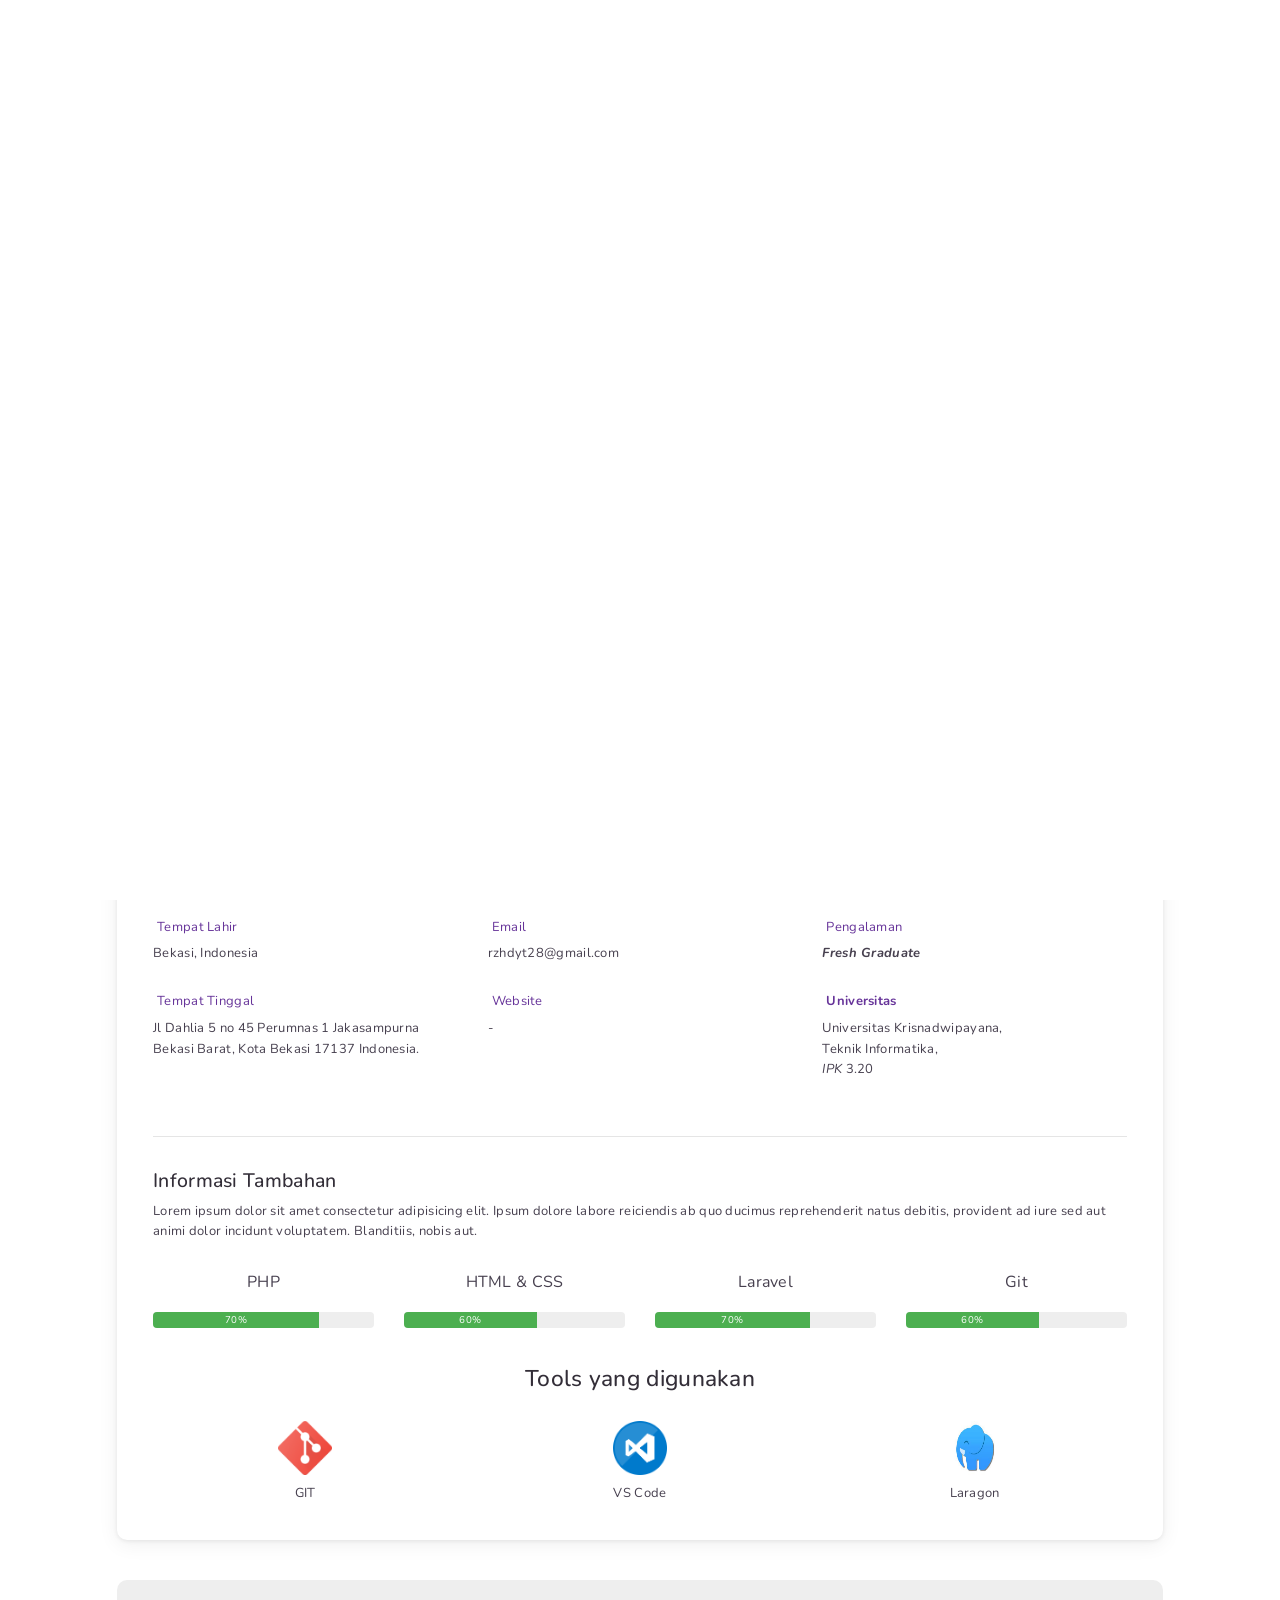
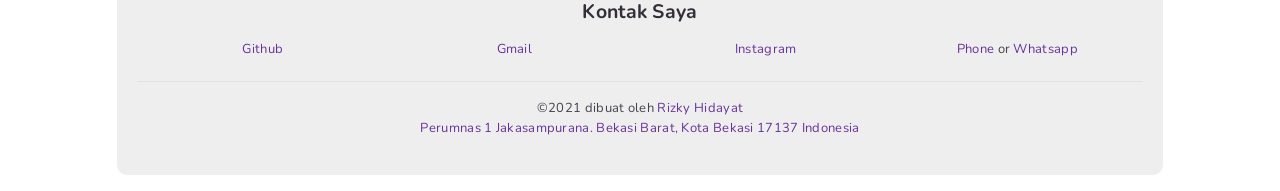
==== index.html @ 000144f2 "my portofolio" ====
<!DOCTYPE html>
<html lang="en" dir="">

<head>
    <meta charset="UTF-8" />
    <meta name="viewport" content="width=device-width,initial-scale=1" />
    <meta http-equiv="X-UA-Compatible" content="ie=edge" />
    <title>Rizky Hidayat ~ Portfolio</title>
    <link rel="icon" href="assets/img/logo-title.png" type="image/icon type">
    <link href="https://fonts.googleapis.com/css?family=Nunito:300,400,400i,600,700,800,900" rel="stylesheet" />
    <link href="lite-purple.css" rel="stylesheet" />
    <link href="perfect-scrollbar.min.css" rel="stylesheet" />
    <link href="style.min.css" rel="stylesheet" />
    <link href="all.min.css" rel="stylesheet" />
</head>

<body class="text-left">
    <!-- Load Screen -->
    <div class='loadscreen' id="preloader">
        <div class="loader spinner-bubble spinner-bubble-light"></div>
    </div>

    <div class="app-admin-wrap layout-sidebar-large">
        <!-- <div class="side-content-wrap"> -->
        <div class="container">
            <div class="main-content-wrap d-flex flex-column">
                <div class="main-content">
                    <div class="card user-profile o-hidden mb-4">
                        <div class="header-cover" style="background-image: url('assets/img/background-grey.jpg')">
                        </div>
                        <div class="user-info">
                            <!-- Trigger the Modal -->
                            <img id="myImg" src="assets/img/profile-grey.JPG" style="object-fit: cover;" alt=""
                                class="myImg profile-picture avatar-lg mb-2">
                            <!-- The Modal -->
                            <div id="myModal" class="modal">
                                <!-- The Close Button -->
                                <span class="close">&times;</span>
                                <!-- Modal Content (The Image) -->
                                <img class="modal-content" id="img01">
                                <!-- Modal Caption (Image Text) -->
                                <div id="caption"></div>
                            </div>
                            <p class="m-0 text-24">Rizky Hidayat</p>
                            <p class="text-muted m-0">Junior Web Programmer</p>
                            <a href="assets/pdf/cv.pdf">
                                <i class="fas fa-file-pdf"></i>&nbsp;
                                download cv
                            </a>
                        </div>

                        <div class="card-body">
                            <!-- nav -->
                            <ul class="nav nav-tabs profile-nav mb-4" id="profileTab" role="tablist">
                                <li class="nav-item">
                                    <a class="nav-link active" id="about-tab" data-toggle="tab" href="#about" role="tab"
                                        aria-controls="about" aria-selected="false">About</a>
                                </li>
                                <li class="nav-item">
                                    <a class="nav-link" id="portfolio-tab" data-toggle="tab" href="#portfolio"
                                        role="tab" aria-controls="portfolio" aria-selected="false">Portfolio</a>
                                </li>
                            </ul>
                            <div class="tab-content" id="profileTabContent">

                                <!-- -----------------------------CONTENT START-------------------------------------- -->
                                <!-- CONTENT TAB -->
                                <div class="tab-pane fade active show" id="about" role="tabpanel"
                                    aria-labelledby="about-tab">
                                    <h4>Informasi Pribadi</h4>
                                    <div class="col-sm-12 text-justify">
                                        <p>
                                            Lulusan Strata Satu (S1), di Universitas Krisnadwipayana, Fakultas Teknik
                                            Informatika (Akredetasi B). Saya sangat
                                            menyukai dunia programming dan masih berada dilevel atau tingkatan Advance
                                            Begginer
                                            Programmer, yang mana saya udah menguasai
                                            tentang programming. Selain itu,
                                            Walaupun belum memahami gambaran
                                            inti dari sebuah konsep programming namun saya sudah mengerti bagaimana cara
                                            menggunakan sebuah tools
                                            seperti
                                            Framework Laravel untuk
                                            bisa meng-upgrade skill saya lebih dalam lagi diperusahaan yang bapak / ibu
                                            pimpin. Saya
                                            berharap kepada bapak / ibu dapat menerima
                                            saya diperusahaan yang bapak / ibu pimpin.
                                        </p>
                                    </div>
                                    <hr />
                                    <!-- <div class="col-sm-12 text-left"> -->
                                    <div class="row">
                                        <!-- line 1 -->
                                        <div class="col-md-4 col-6">
                                            <div class="mb-4">
                                                <p class="text-primary mb-1">
                                                    <i class="i-Calendar text-16 mr-1"></i>
                                                    Tanggal Lahir
                                                </p>
                                                <span>28 Oktober 1996</span>
                                            </div>
                                            <div class="mb-4">
                                                <p class="text-primary mb-1">
                                                    <i class="i-Edit-Map text-16 mr-1"></i>
                                                    Tempat Lahir
                                                </p>
                                                <span>Bekasi, Indonesia</span>
                                            </div>
                                            <div class="mb-4">
                                                <p class="text-primary mb-1">
                                                    <i class="i-Globe text-16 mr-1"></i>
                                                    Tempat Tinggal
                                                </p>
                                                <span>
                                                    Jl Dahlia 5 no 45 Perumnas 1 Jakasampurna Bekasi Barat, Kota
                                                    Bekasi 17137 Indonesia.
                                                </span>
                                            </div>
                                        </div>
                                        <!-- line 2 -->
                                        <div class="col-md-4 col-6">
                                            <div class="mb-4">
                                                <p class="text-primary mb-1">
                                                    <i class="i-MaleFemale text-16 mr-1"></i>
                                                    Jenis Kelamin
                                                </p>
                                                <span>Laki - Laki</span>
                                            </div>
                                            <div class="mb-4">
                                                <p class="text-primary mb-1">
                                                    <i class="i-MaleFemale text-16 mr-1"></i>
                                                    Email
                                                </p>
                                                <span>rzhdyt28@gmail.com</span>
                                            </div>
                                            <div class="mb-4">
                                                <p class="text-primary mb-1">
                                                    <i class="i-Cloud-Weather text-16 mr-1"></i>
                                                    Website
                                                </p>
                                                <span>-</span>
                                            </div>
                                        </div>
                                        <!-- line 3 -->
                                        <div class="col-md-4 col-6">
                                            <div class="mb-4">
                                                <p class="text-primary mb-1">
                                                    <i class="i-Face-Style-4 text-16 mr-1"></i>
                                                    Profesi
                                                </p>
                                                <span>Web Programmer</span>
                                            </div>
                                            <div class="mb-4">
                                                <p class="text-primary mb-1">
                                                    <i class="i-Professor text-16 mr-1"></i>
                                                    Pengalaman
                                                </p>
                                                <span><i><b> Fresh Graduate </b></i></span>
                                            </div>
                                            <div class="mb-4">
                                                <p class="text-primary mb-1">
                                                    <i class="i-Home1 text-16 mr-1"></i>
                                                    <b> Universitas </b>
                                                </p>
                                                <span>Universitas Krisnadwipayana, <br> Teknik Informatika, <br> <i> IPK </i>
                                                    3.20</span>
                                            </div>
                                        </div>
                                    </div>
                                    <!-- </div> -->

                                    <hr />
                                    <h4>Informasi Tambahan</h4>
                                    <p class="mb-4">Lorem ipsum dolor sit amet consectetur adipisicing elit. Ipsum
                                        dolore
                                        labore reiciendis ab quo ducimus reprehenderit natus debitis, provident ad
                                        iure sed
                                        aut animi dolor incidunt voluptatem. Blanditiis, nobis aut.</p>
                                    <div class="row">
                                        <!-- 1 -->
                                        <div class="col-md-3 col-sm-4 col-6 text-center">
                                            <i class="i-Plane text-32 text-primary"></i>
                                            <p class="text-16 mt-1">PHP</p>
                                            <div class="progress mb-3">
                                                <div class="progress-bar bg-success" role="progressbar"
                                                    style="width: 75%" aria-valuenow="75" aria-valuemin="0"
                                                    aria-valuemax="100">70%
                                                </div>
                                            </div>
                                        </div>
                                        <!-- 2 -->
                                        <div class="col-md-3 col-sm-4 col-6 text-center">
                                            <i class="i-Camera text-32 text-primary"></i>
                                            <p class="text-16 mt-1">HTML & CSS</p>
                                            <div class="progress mb-3">
                                                <div class="progress-bar bg-success" role="progressbar"
                                                    style="width: 60%" aria-valuenow="60" aria-valuemin="0"
                                                    aria-valuemax="100">60%
                                                </div>
                                            </div>
                                        </div>
                                        <!-- 3 -->
                                        <div class="col-md-3 col-sm-4 col-6 text-center">
                                            <i class="i-Car-3 text-32 text-primary"></i>
                                            <p class="text-16 mt-1">Laravel</p>
                                            <div class="progress mb-3">
                                                <div class="progress-bar bg-success" role="progressbar"
                                                    style="width: 70%" aria-valuenow="70" aria-valuemin="0"
                                                    aria-valuemax="100">70%
                                                </div>
                                            </div>
                                        </div>
                                        <!-- 4 -->
                                        <div class="col-md-3 col-sm-4 col-6 text-center">
                                            <i class="i-Gamepad-2 text-32 text-primary"></i>
                                            <p class="text-16 mt-1">Git</p>
                                            <div class="progress mb-3">
                                                <div class="progress-bar bg-success" role="progressbar"
                                                    style="width: 60%" aria-valuenow="60" aria-valuemin="0"
                                                    aria-valuemax="100">60%
                                                </div>
                                            </div>
                                        </div>
                                    </div>
                                    <br>
                                    <div class="row">
                                        <div class="col-md-12 text-center">
                                            <h3>Tools yang digunakan</h3>
                                            <br>
                                        </div>
                                        <div class=" col-md-4 col-sm-4 col-6 text-center">
                                            <img src="assets/img/icon1.png" alt="GIT" class="myImg avatar-md mb-2">
                                            <br><span>GIT</span>
                                        </div>
                                        <div class=" col-md-4 col-sm-4 col-6 text-center">
                                            <img src="assets/img/icon2.png" alt="VS Code" class="myImg avatar-md mb-2">
                                            <br><span>VS Code</span>
                                        </div>
                                        <div class=" col-md-4 col-sm-4 col-6 text-center">
                                            <img src="assets/img/icon4.png" alt="XAMPP" class="myImg avatar-md mb-2">
                                            <br><span>Laragon</span>
                                        </div>
                                    </div>

                                </div>
                                <!-- END CONTENT -->
                                <!-- -----------------------------CONTENT END-------------------------------------- -->

                                <!-- -----------------------------PORTFOLIO START-------------------------------------- -->
                                <!-- PORTFOLIO TAB -->
                                <div class="tab-pane fade" id="portfolio" role="tabpanel"
                                    aria-labelledby="portfolio-tab">
                                    <div class="row">
                                        <div class="card-body">
                                            <h4 class="card-title mb-3"><b>Sistem Pendukung Keputusan (SPK) ~ Penentuan Bonus Akhir Tahun di PT Warung Data</b></h4>
                                            <p>Adding in the previous and next controls</p>
                                            <div class="carousel_wrap">
                                                <div class="carousel slide" id="carouselExampleIndicators" data-ride="carousel">
                                                    <ol class="carousel-indicators">
                                                        <li class="active" data-target="#carouselExampleIndicators" data-slide-to="0"></li>
                                                        <li data-target="#carouselExampleIndicators" data-slide-to="1"></li>
                                                        <li data-target="#carouselExampleIndicators" data-slide-to="2"></li>
                                                    </ol>
                                                    <div class="carousel-inner">
                                                        <div class="carousel-item active">
                                                            <img class="d-block w-100 h-100" src="assets/img/mockup1.png" alt="First slide" />
                                                        </div>
                                                        <div class="carousel-item">
                                                            <img class="d-block w-100 h-100" src="assets/img/mockup2.png" alt="Second slide" />
                                                        </div>
                                                        <div class="carousel-item">
                                                            <img class="d-block w-100 h-100" src="assets/img/profile-blue1.JPG" alt="Third slide" />
                                                        </div>
                                                    </div>
                                                    <a class="carousel-control-prev" href="#carouselExampleIndicators" role="button" data-slide="prev">
                                                        <span class="carousel-control-prev-icon" aria-hidden="true"></span>
                                                        <span class="sr-only">Previous</span></a>
                                                    <a class="carousel-control-next" href="#carouselExampleIndicators" role="button" data-slide="next">
                                                        <span class="carousel-control-next-icon" aria-hidden="true"></span>
                                                        <span class="sr-only">Next</span>
                                                    </a>
                                                </div>
                                            </div>
                                        </div>
                                    </div>
                                </div>
                                <!-- END PORTFOLIO -->
                                <!-- -----------------------------PORTFOLIO END-------------------------------------- -->

                            </div>
                        </div>
                    </div><!-- end of main-content -->
                </div><!-- Footer Start -->

                <!-- CONTACT -->
                <div class="flex-grow-1"></div>
                <div class="app-footer">
                    <div class="row">
                        <div class="col-sm-12 text-center">
                            <div class="col-md-12">
                                <h4>
                                    <p>
                                        <strong>Kontak Saya</strong>
                                    </p>
                                </h4>
                                <div class="row">

                                    <div class="col-md-3">
                                        <a href="https://github.com/RzHdyt?tab=repositories" target="_blank">
                                            <i class="fab fa-github"></i>
                                            <span class="item-name">
                                                Github
                                            </span>
                                        </a>
                                    </div>
                                    <div class="col-md-3">
                                        <a href="mailto:rzhdyt28@gmail.com?cc=rzhdyt28@gmail.com" target="_blank">
                                            <i class="fa fa-envelope"></i>
                                            <span class="item-name">
                                                Gmail
                                            </span>
                                        </a>
                                    </div>
                                    <div class="col-md-3">
                                        <a href="https://www.instagram.com/rz.h28/?hl=en" target="_blank">
                                            <i class="fab fa-instagram"></i>
                                            <span class="item-name">
                                                Instagram
                                            </span>
                                        </a>
                                    </div>
                                    <div class="col-md-3">
                                        <a href="tel:08993766315" target="_blank">
                                            <i class="fas fa-phone-square"></i>
                                            <span class="item-name">
                                                Phone
                                            </span>
                                        </a>
                                        or
                                        <a href="https://wa.me/628993766315" target="_blank">
                                            <i class="fab fa-whatsapp"></i>
                                            <span>Whatsapp</span>
                                        </a>
                                    </div>

                                </div>
                            </div>
                        </div>
                    </div>
                    <br>
                    <div class="footer-bottom border-top pt-3 d-flex flex-column flex-sm-row align-items-center">
                        <div class="col-sm-12 text-center">
                            &copy;2021 dibuat oleh <a href="https://wa.me/628993766315" target="_blank">Rizky
                                Hidayat</a>

                            <address>
                                <a href="https://www.google.com/maps/place/Jl.+Dahlia+4+No.47,+RT.001%2FRW.007,+Jakasampurna,+Kec.+Bekasi+Bar.,+Kota+Bks,+Jawa+Barat+17145/@-6.2338522,106.9767127,17z/data=!3m1!4b1!4m5!3m4!1s0x2e698c41c74d434f:0x8c08db2abe77724b!8m2!3d-6.233857!4d106.978901"
                                    target="_blank">
                                    Perumnas 1 Jakasampurana. Bekasi Barat, Kota Bekasi 17137 Indonesia </a>
                            </address>
                        </div>
                    </div>
                    <!-- fotter end -->
                    <!-- END CONTACT -->
                </div>
            </div>
        </div>
    </div>
    <script src="assets/js/jquery-3.3.1.min.js"></script>
    <script src="assets/js/bootstrap.bundle.min.js"></script>
    <script src="assets/js/perfect-scrollbar.min.js"></script>
    <script src="assets/js/script.min.js"></script>
    <script src="assets/fontawesome/js/all.min.js"></script>
    <script src="assets/js/custom-script.js"></script>
    <!-- <script src="sidebar.large.script.min.js"></script> -->
</body>

</html>
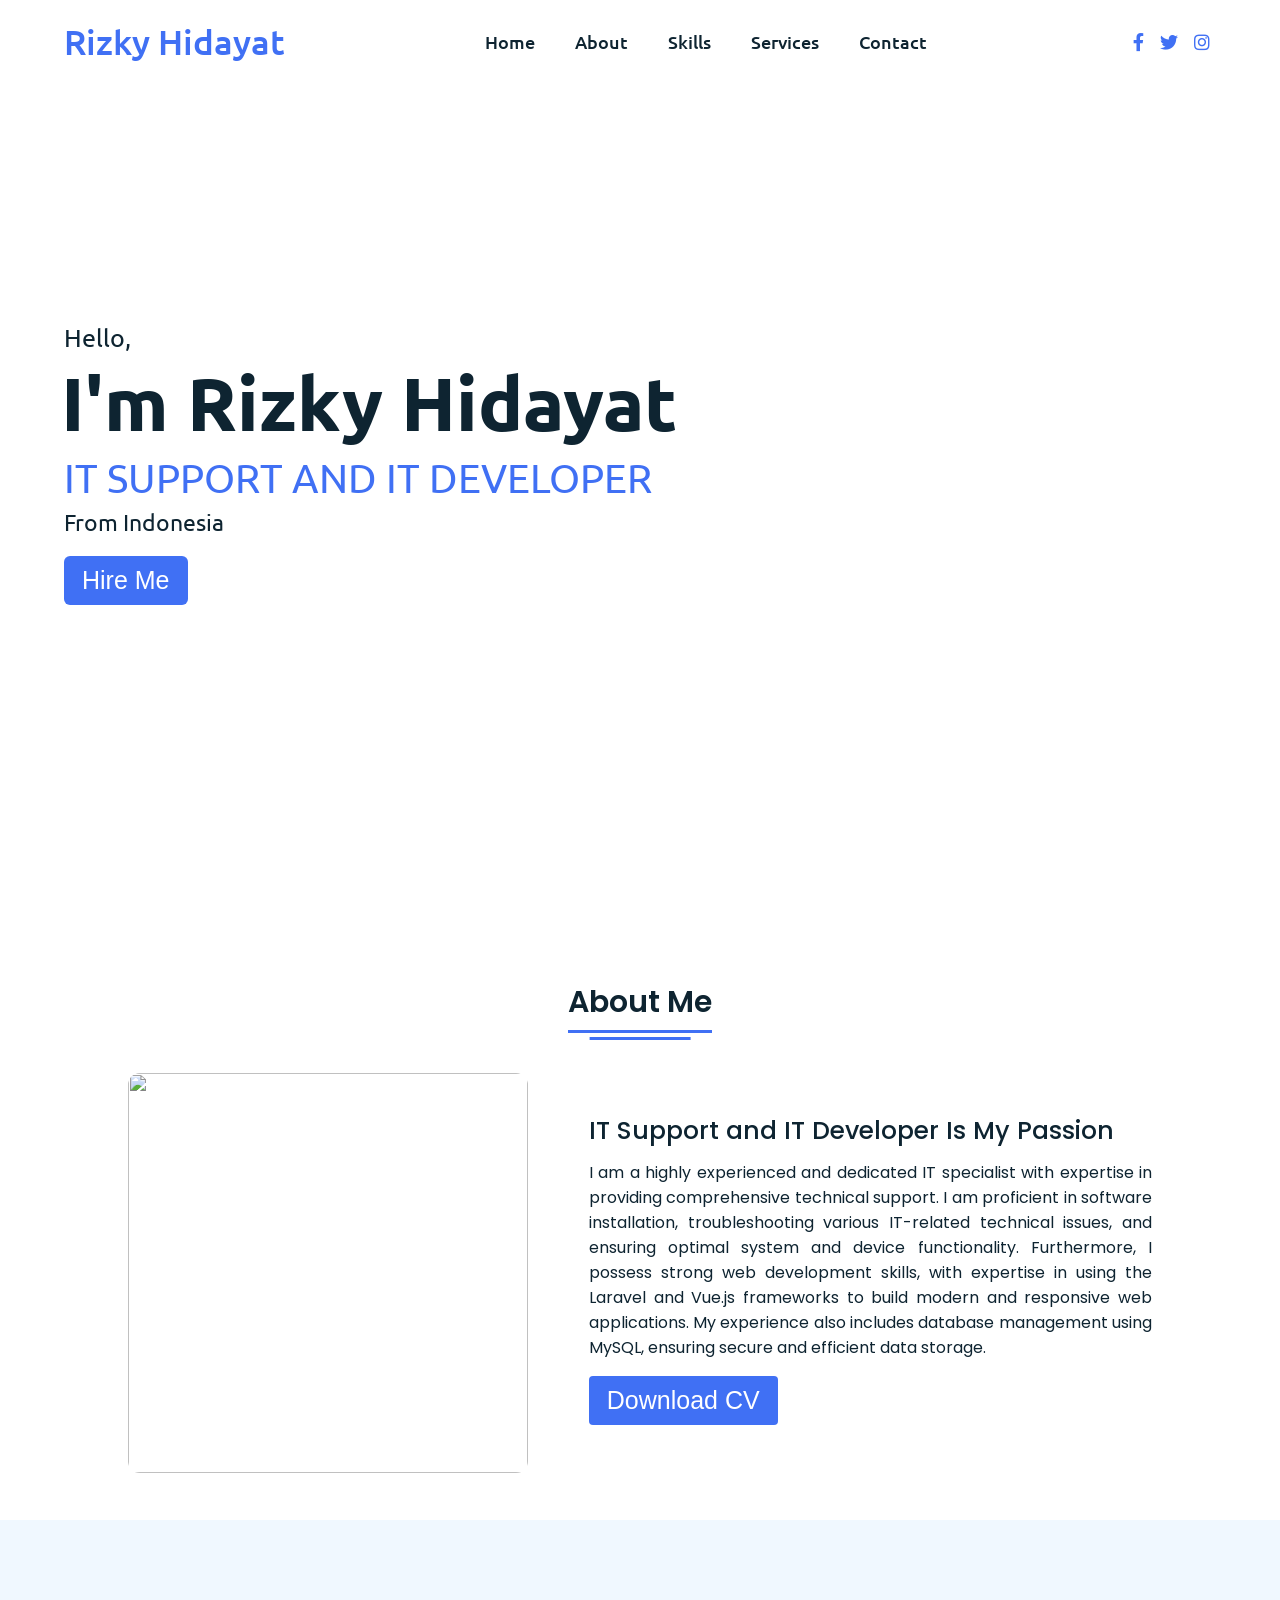
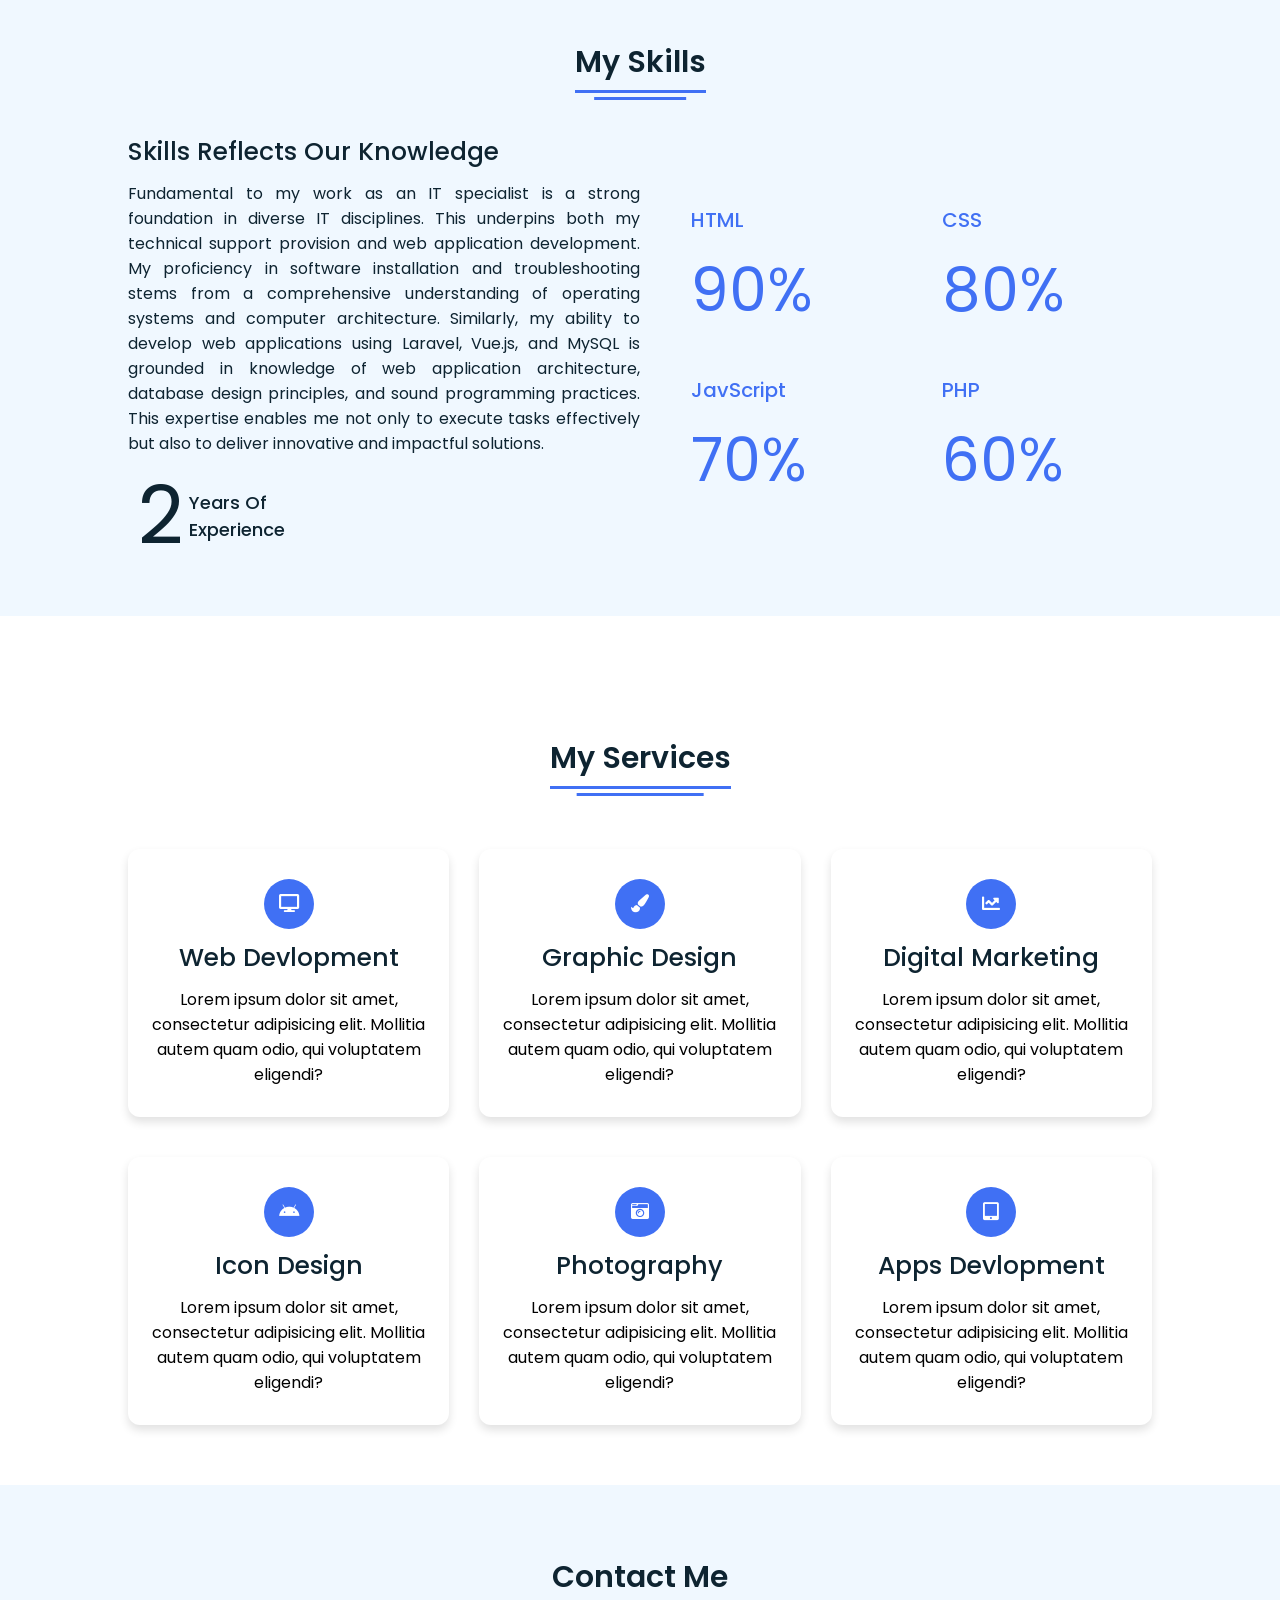
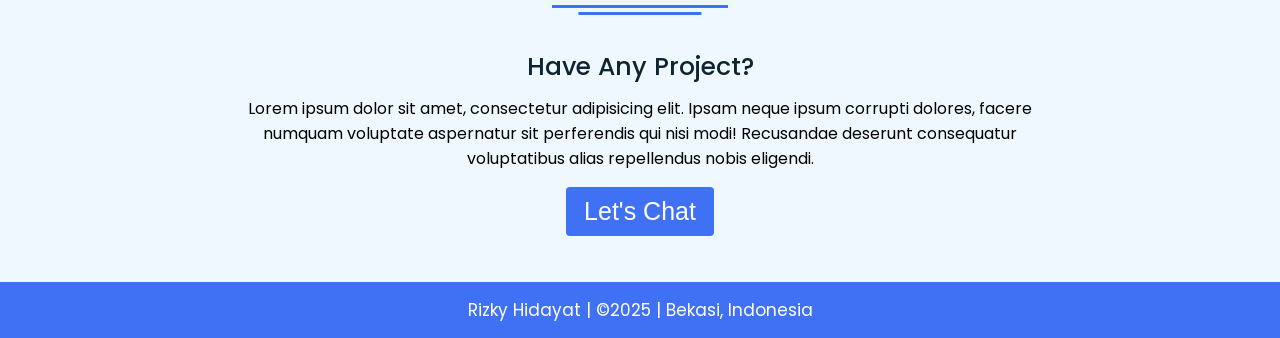
==== commit 454fdfb4: "new-update" ====
--- a/index.html
+++ b/index.html
@@ -1,378 +1,215 @@
 <!DOCTYPE html>
-<html lang="en" dir="">
+<!-- Website - www.codingnepalweb.com -->
+<html lang="en" dir="ltr">
 
 <head>
-    <meta charset="UTF-8" />
-    <meta name="viewport" content="width=device-width,initial-scale=1" />
-    <meta http-equiv="X-UA-Compatible" content="ie=edge" />
-    <title>Rizky Hidayat ~ Portfolio</title>
-    <link rel="icon" href="assets/img/logo-title.png" type="image/icon type">
-    <link href="https://fonts.googleapis.com/css?family=Nunito:300,400,400i,600,700,800,900" rel="stylesheet" />
-    <link href="lite-purple.css" rel="stylesheet" />
-    <link href="perfect-scrollbar.min.css" rel="stylesheet" />
-    <link href="style.min.css" rel="stylesheet" />
-    <link href="all.min.css" rel="stylesheet" />
+  <meta charset="UTF-8" />
+  <title>Rizky Hidayat | Specialist IT</title>
+  <link rel="stylesheet" href="style.css" />
+  <!-- Fontawesome CDN Link -->
+  <link rel="icon" href="Images/logo1.png" type="image/icon type">
+  <link rel="stylesheet" href="https://cdnjs.cloudflare.com/ajax/libs/font-awesome/5.15.2/css/all.min.css" />
+  <meta name="viewport" content="width=device-width, initial-scale=1.0" />
 </head>
 
-<body class="text-left">
-    <!-- Load Screen -->
-    <div class='loadscreen' id="preloader">
-        <div class="loader spinner-bubble spinner-bubble-light"></div>
-    </div>
-
-    <div class="app-admin-wrap layout-sidebar-large">
-        <!-- <div class="side-content-wrap"> -->
-        <div class="container">
-            <div class="main-content-wrap d-flex flex-column">
-                <div class="main-content">
-                    <div class="card user-profile o-hidden mb-4">
-                        <div class="header-cover" style="background-image: url('assets/img/background-grey.jpg')">
-                        </div>
-                        <div class="user-info">
-                            <!-- Trigger the Modal -->
-                            <img id="myImg" src="assets/img/profile-grey.JPG" style="object-fit: cover;" alt=""
-                                class="myImg profile-picture avatar-lg mb-2">
-                            <!-- The Modal -->
-                            <div id="myModal" class="modal">
-                                <!-- The Close Button -->
-                                <span class="close">&times;</span>
-                                <!-- Modal Content (The Image) -->
-                                <img class="modal-content" id="img01">
-                                <!-- Modal Caption (Image Text) -->
-                                <div id="caption"></div>
-                            </div>
-                            <p class="m-0 text-24">Rizky Hidayat</p>
-                            <p class="text-muted m-0">Junior Web Programmer</p>
-                            <a href="assets/pdf/cv.pdf">
-                                <i class="fas fa-file-pdf"></i>&nbsp;
-                                download cv
-                            </a>
-                        </div>
-
-                        <div class="card-body">
-                            <!-- nav -->
-                            <ul class="nav nav-tabs profile-nav mb-4" id="profileTab" role="tablist">
-                                <li class="nav-item">
-                                    <a class="nav-link active" id="about-tab" data-toggle="tab" href="#about" role="tab"
-                                        aria-controls="about" aria-selected="false">About</a>
-                                </li>
-                                <li class="nav-item">
-                                    <a class="nav-link" id="portfolio-tab" data-toggle="tab" href="#portfolio"
-                                        role="tab" aria-controls="portfolio" aria-selected="false">Portfolio</a>
-                                </li>
-                            </ul>
-                            <div class="tab-content" id="profileTabContent">
-
-                                <!-- -----------------------------CONTENT START-------------------------------------- -->
-                                <!-- CONTENT TAB -->
-                                <div class="tab-pane fade active show" id="about" role="tabpanel"
-                                    aria-labelledby="about-tab">
-                                    <h4>Informasi Pribadi</h4>
-                                    <div class="col-sm-12 text-justify">
-                                        <p>
-                                            Lulusan Strata Satu (S1), di Universitas Krisnadwipayana, Fakultas Teknik
-                                            Informatika (Akredetasi B). Saya sangat
-                                            menyukai dunia programming dan masih berada dilevel atau tingkatan Advance
-                                            Begginer
-                                            Programmer, yang mana saya udah menguasai
-                                            tentang programming. Selain itu,
-                                            Walaupun belum memahami gambaran
-                                            inti dari sebuah konsep programming namun saya sudah mengerti bagaimana cara
-                                            menggunakan sebuah tools
-                                            seperti
-                                            Framework Laravel untuk
-                                            bisa meng-upgrade skill saya lebih dalam lagi diperusahaan yang bapak / ibu
-                                            pimpin. Saya
-                                            berharap kepada bapak / ibu dapat menerima
-                                            saya diperusahaan yang bapak / ibu pimpin.
-                                        </p>
-                                    </div>
-                                    <hr />
-                                    <!-- <div class="col-sm-12 text-left"> -->
-                                    <div class="row">
-                                        <!-- line 1 -->
-                                        <div class="col-md-4 col-6">
-                                            <div class="mb-4">
-                                                <p class="text-primary mb-1">
-                                                    <i class="i-Calendar text-16 mr-1"></i>
-                                                    Tanggal Lahir
-                                                </p>
-                                                <span>28 Oktober 1996</span>
-                                            </div>
-                                            <div class="mb-4">
-                                                <p class="text-primary mb-1">
-                                                    <i class="i-Edit-Map text-16 mr-1"></i>
-                                                    Tempat Lahir
-                                                </p>
-                                                <span>Bekasi, Indonesia</span>
-                                            </div>
-                                            <div class="mb-4">
-                                                <p class="text-primary mb-1">
-                                                    <i class="i-Globe text-16 mr-1"></i>
-                                                    Tempat Tinggal
-                                                </p>
-                                                <span>
-                                                    Jl Dahlia 5 no 45 Perumnas 1 Jakasampurna Bekasi Barat, Kota
-                                                    Bekasi 17137 Indonesia.
-                                                </span>
-                                            </div>
-                                        </div>
-                                        <!-- line 2 -->
-                                        <div class="col-md-4 col-6">
-                                            <div class="mb-4">
-                                                <p class="text-primary mb-1">
-                                                    <i class="i-MaleFemale text-16 mr-1"></i>
-                                                    Jenis Kelamin
-                                                </p>
-                                                <span>Laki - Laki</span>
-                                            </div>
-                                            <div class="mb-4">
-                                                <p class="text-primary mb-1">
-                                                    <i class="i-MaleFemale text-16 mr-1"></i>
-                                                    Email
-                                                </p>
-                                                <span>rzhdyt28@gmail.com</span>
-                                            </div>
-                                            <div class="mb-4">
-                                                <p class="text-primary mb-1">
-                                                    <i class="i-Cloud-Weather text-16 mr-1"></i>
-                                                    Website
-                                                </p>
-                                                <span>-</span>
-                                            </div>
-                                        </div>
-                                        <!-- line 3 -->
-                                        <div class="col-md-4 col-6">
-                                            <div class="mb-4">
-                                                <p class="text-primary mb-1">
-                                                    <i class="i-Face-Style-4 text-16 mr-1"></i>
-                                                    Profesi
-                                                </p>
-                                                <span>Web Programmer</span>
-                                            </div>
-                                            <div class="mb-4">
-                                                <p class="text-primary mb-1">
-                                                    <i class="i-Professor text-16 mr-1"></i>
-                                                    Pengalaman
-                                                </p>
-                                                <span><i><b> Fresh Graduate </b></i></span>
-                                            </div>
-                                            <div class="mb-4">
-                                                <p class="text-primary mb-1">
-                                                    <i class="i-Home1 text-16 mr-1"></i>
-                                                    <b> Universitas </b>
-                                                </p>
-                                                <span>Universitas Krisnadwipayana, <br> Teknik Informatika, <br> <i> IPK </i>
-                                                    3.20</span>
-                                            </div>
-                                        </div>
-                                    </div>
-                                    <!-- </div> -->
-
-                                    <hr />
-                                    <h4>Informasi Tambahan</h4>
-                                    <p class="mb-4">Lorem ipsum dolor sit amet consectetur adipisicing elit. Ipsum
-                                        dolore
-                                        labore reiciendis ab quo ducimus reprehenderit natus debitis, provident ad
-                                        iure sed
-                                        aut animi dolor incidunt voluptatem. Blanditiis, nobis aut.</p>
-                                    <div class="row">
-                                        <!-- 1 -->
-                                        <div class="col-md-3 col-sm-4 col-6 text-center">
-                                            <i class="i-Plane text-32 text-primary"></i>
-                                            <p class="text-16 mt-1">PHP</p>
-                                            <div class="progress mb-3">
-                                                <div class="progress-bar bg-success" role="progressbar"
-                                                    style="width: 75%" aria-valuenow="75" aria-valuemin="0"
-                                                    aria-valuemax="100">70%
-                                                </div>
-                                            </div>
-                                        </div>
-                                        <!-- 2 -->
-                                        <div class="col-md-3 col-sm-4 col-6 text-center">
-                                            <i class="i-Camera text-32 text-primary"></i>
-                                            <p class="text-16 mt-1">HTML & CSS</p>
-                                            <div class="progress mb-3">
-                                                <div class="progress-bar bg-success" role="progressbar"
-                                                    style="width: 60%" aria-valuenow="60" aria-valuemin="0"
-                                                    aria-valuemax="100">60%
-                                                </div>
-                                            </div>
-                                        </div>
-                                        <!-- 3 -->
-                                        <div class="col-md-3 col-sm-4 col-6 text-center">
-                                            <i class="i-Car-3 text-32 text-primary"></i>
-                                            <p class="text-16 mt-1">Laravel</p>
-                                            <div class="progress mb-3">
-                                                <div class="progress-bar bg-success" role="progressbar"
-                                                    style="width: 70%" aria-valuenow="70" aria-valuemin="0"
-                                                    aria-valuemax="100">70%
-                                                </div>
-                                            </div>
-                                        </div>
-                                        <!-- 4 -->
-                                        <div class="col-md-3 col-sm-4 col-6 text-center">
-                                            <i class="i-Gamepad-2 text-32 text-primary"></i>
-                                            <p class="text-16 mt-1">Git</p>
-                                            <div class="progress mb-3">
-                                                <div class="progress-bar bg-success" role="progressbar"
-                                                    style="width: 60%" aria-valuenow="60" aria-valuemin="0"
-                                                    aria-valuemax="100">60%
-                                                </div>
-                                            </div>
-                                        </div>
-                                    </div>
-                                    <br>
-                                    <div class="row">
-                                        <div class="col-md-12 text-center">
-                                            <h3>Tools yang digunakan</h3>
-                                            <br>
-                                        </div>
-                                        <div class=" col-md-4 col-sm-4 col-6 text-center">
-                                            <img src="assets/img/icon1.png" alt="GIT" class="myImg avatar-md mb-2">
-                                            <br><span>GIT</span>
-                                        </div>
-                                        <div class=" col-md-4 col-sm-4 col-6 text-center">
-                                            <img src="assets/img/icon2.png" alt="VS Code" class="myImg avatar-md mb-2">
-                                            <br><span>VS Code</span>
-                                        </div>
-                                        <div class=" col-md-4 col-sm-4 col-6 text-center">
-                                            <img src="assets/img/icon4.png" alt="XAMPP" class="myImg avatar-md mb-2">
-                                            <br><span>Laragon</span>
-                                        </div>
-                                    </div>
-
-                                </div>
-                                <!-- END CONTENT -->
-                                <!-- -----------------------------CONTENT END-------------------------------------- -->
-
-                                <!-- -----------------------------PORTFOLIO START-------------------------------------- -->
-                                <!-- PORTFOLIO TAB -->
-                                <div class="tab-pane fade" id="portfolio" role="tabpanel"
-                                    aria-labelledby="portfolio-tab">
-                                    <div class="row">
-                                        <div class="card-body">
-                                            <h4 class="card-title mb-3"><b>Sistem Pendukung Keputusan (SPK) ~ Penentuan Bonus Akhir Tahun di PT Warung Data</b></h4>
-                                            <p>Adding in the previous and next controls</p>
-                                            <div class="carousel_wrap">
-                                                <div class="carousel slide" id="carouselExampleIndicators" data-ride="carousel">
-                                                    <ol class="carousel-indicators">
-                                                        <li class="active" data-target="#carouselExampleIndicators" data-slide-to="0"></li>
-                                                        <li data-target="#carouselExampleIndicators" data-slide-to="1"></li>
-                                                        <li data-target="#carouselExampleIndicators" data-slide-to="2"></li>
-                                                    </ol>
-                                                    <div class="carousel-inner">
-                                                        <div class="carousel-item active">
-                                                            <img class="d-block w-100 h-100" src="assets/img/mockup1.png" alt="First slide" />
-                                                        </div>
-                                                        <div class="carousel-item">
-                                                            <img class="d-block w-100 h-100" src="assets/img/mockup2.png" alt="Second slide" />
-                                                        </div>
-                                                        <div class="carousel-item">
-                                                            <img class="d-block w-100 h-100" src="assets/img/profile-blue1.JPG" alt="Third slide" />
-                                                        </div>
-                                                    </div>
-                                                    <a class="carousel-control-prev" href="#carouselExampleIndicators" role="button" data-slide="prev">
-                                                        <span class="carousel-control-prev-icon" aria-hidden="true"></span>
-                                                        <span class="sr-only">Previous</span></a>
-                                                    <a class="carousel-control-next" href="#carouselExampleIndicators" role="button" data-slide="next">
-                                                        <span class="carousel-control-next-icon" aria-hidden="true"></span>
-                                                        <span class="sr-only">Next</span>
-                                                    </a>
-                                                </div>
-                                            </div>
-                                        </div>
-                                    </div>
-                                </div>
-                                <!-- END PORTFOLIO -->
-                                <!-- -----------------------------PORTFOLIO END-------------------------------------- -->
-
-                            </div>
-                        </div>
-                    </div><!-- end of main-content -->
-                </div><!-- Footer Start -->
-
-                <!-- CONTACT -->
-                <div class="flex-grow-1"></div>
-                <div class="app-footer">
-                    <div class="row">
-                        <div class="col-sm-12 text-center">
-                            <div class="col-md-12">
-                                <h4>
-                                    <p>
-                                        <strong>Kontak Saya</strong>
-                                    </p>
-                                </h4>
-                                <div class="row">
-
-                                    <div class="col-md-3">
-                                        <a href="https://github.com/RzHdyt?tab=repositories" target="_blank">
-                                            <i class="fab fa-github"></i>
-                                            <span class="item-name">
-                                                Github
-                                            </span>
-                                        </a>
-                                    </div>
-                                    <div class="col-md-3">
-                                        <a href="mailto:rzhdyt28@gmail.com?cc=rzhdyt28@gmail.com" target="_blank">
-                                            <i class="fa fa-envelope"></i>
-                                            <span class="item-name">
-                                                Gmail
-                                            </span>
-                                        </a>
-                                    </div>
-                                    <div class="col-md-3">
-                                        <a href="https://www.instagram.com/rz.h28/?hl=en" target="_blank">
-                                            <i class="fab fa-instagram"></i>
-                                            <span class="item-name">
-                                                Instagram
-                                            </span>
-                                        </a>
-                                    </div>
-                                    <div class="col-md-3">
-                                        <a href="tel:08993766315" target="_blank">
-                                            <i class="fas fa-phone-square"></i>
-                                            <span class="item-name">
-                                                Phone
-                                            </span>
-                                        </a>
-                                        or
-                                        <a href="https://wa.me/628993766315" target="_blank">
-                                            <i class="fab fa-whatsapp"></i>
-                                            <span>Whatsapp</span>
-                                        </a>
-                                    </div>
-
-                                </div>
-                            </div>
-                        </div>
-                    </div>
-                    <br>
-                    <div class="footer-bottom border-top pt-3 d-flex flex-column flex-sm-row align-items-center">
-                        <div class="col-sm-12 text-center">
-                            &copy;2021 dibuat oleh <a href="https://wa.me/628993766315" target="_blank">Rizky
-                                Hidayat</a>
-
-                            <address>
-                                <a href="https://www.google.com/maps/place/Jl.+Dahlia+4+No.47,+RT.001%2FRW.007,+Jakasampurna,+Kec.+Bekasi+Bar.,+Kota+Bks,+Jawa+Barat+17145/@-6.2338522,106.9767127,17z/data=!3m1!4b1!4m5!3m4!1s0x2e698c41c74d434f:0x8c08db2abe77724b!8m2!3d-6.233857!4d106.978901"
-                                    target="_blank">
-                                    Perumnas 1 Jakasampurana. Bekasi Barat, Kota Bekasi 17137 Indonesia </a>
-                            </address>
-                        </div>
-                    </div>
-                    <!-- fotter end -->
-                    <!-- END CONTACT -->
-                </div>
+<body>
+  <!-- Move to up button -->
+  <div class="scroll-button">
+    <a href="#home"><i class="fas fa-arrow-up"></i></a>
+  </div>
+  <!-- navgaition menu -->
+  <nav>
+    <div class="navbar">
+      <div class="logo"><a href="#">Rizky Hidayat</a></div>
+      <ul class="menu">
+        <li><a href="#home">Home</a></li>
+        <li><a href="#about">About</a></li>
+        <li><a href="#skills">Skills</a></li>
+        <li><a href="#services">Services</a></li>
+        <li><a href="#contact">Contact</a></li>
+        <div class="cancel-btn">
+          <i class="fas fa-times"></i>
+        </div>
+      </ul>
+      <div class="media-icons">
+        <a href="#"><i class="fab fa-facebook-f"></i></a>
+        <a href="#"><i class="fab fa-twitter"></i></a>
+        <a href="#"><i class="fab fa-instagram"></i></a>
+      </div>
+    </div>
+    <div class="menu-btn">
+      <i class="fas fa-bars"></i>
+    </div>
+  </nav>
+
+  <!-- Home Section Start -->
+  <section class="home" id="home">
+    <div class="home-content">
+      <div class="text">
+        <div class="text-one">Hello,</div>
+        <div class="text-two">I'm Rizky Hidayat</div>
+        <div class="text-three">IT SUPPORT AND IT DEVELOPER</div>
+        <div class="text-four">From Indonesia</div>
+      </div>
+      <div class="button">
+        <button>Hire Me</button>
+      </div>
+    </div>
+  </section>
+
+  <!-- About Section Start -->
+  <section class="about" id="about">
+    <div class="content">
+      <div class="title"><span>About Me</span></div>
+      <div class="about-details">
+        <div class="left">
+          <img src="images/about.png" alt="" />
+        </div>
+        <div class="right">
+          <div class="topic">IT Support and IT Developer Is My Passion</div>
+          <p>I am a highly experienced and dedicated IT specialist with expertise 
+            in providing comprehensive technical support. I am proficient 
+            in software installation, troubleshooting various IT-related technical issues, 
+            and ensuring optimal system and device functionality. Furthermore, 
+            I possess strong web development skills, with expertise 
+            in using the Laravel and Vue.js frameworks to build modern and responsive web applications. 
+            My experience also includes database management using MySQL, 
+            ensuring secure and efficient data storage.</p>
+          <div class="button">
+            <button>Download CV</button>
+          </div>
+        </div>
+      </div>
+    </div>
+  </section>
+
+  <!-- My Skill Section Start -->
+  <!-- Section Tag and Other Div will same where we need to put same CSS -->
+  <section class="skills" id="skills">
+    <div class="content">
+      <div class="title"><span>My Skills</span></div>
+      <div class="skills-details">
+        <div class="text">
+          <div class="topic">Skills Reflects Our Knowledge</div>
+            <p>Fundamental to my work as an IT specialist is a strong foundation in diverse IT disciplines. 
+              This underpins both my technical support provision and web application development. 
+              My proficiency in software installation and troubleshooting stems from a comprehensive 
+              understanding of operating systems and computer architecture. Similarly, my ability 
+              to develop web applications using Laravel, Vue.js, and MySQL is grounded in knowledge 
+              of web application architecture, database design principles, and sound programming practices. 
+              This expertise enables me not only to execute tasks effectively but also to deliver 
+              innovative and impactful solutions.</p>
+          <div class="experience">
+            <div class="num">2</div>
+            <div class="exp">
+              Years Of <br />
+              Experience
             </div>
-        </div>
-    </div>
-    <script src="assets/js/jquery-3.3.1.min.js"></script>
-    <script src="assets/js/bootstrap.bundle.min.js"></script>
-    <script src="assets/js/perfect-scrollbar.min.js"></script>
-    <script src="assets/js/script.min.js"></script>
-    <script src="assets/fontawesome/js/all.min.js"></script>
-    <script src="assets/js/custom-script.js"></script>
-    <!-- <script src="sidebar.large.script.min.js"></script> -->
+          </div>
+        </div>
+        <div class="boxes">
+          <div class="box">
+            <div class="topic">HTML</div>
+            <div class="per">90%</div>
+          </div>
+          <div class="box">
+            <div class="topic">CSS</div>
+            <div class="per">80%</div>
+          </div>
+          <div class="box">
+            <div class="topic">JavScript</div>
+            <div class="per">70%</div>
+          </div>
+          <div class="box">
+            <div class="topic">PHP</div>
+            <div class="per">60%</div>
+          </div>
+        </div>
+      </div>
+    </div>
+  </section>
+
+  <!-- My Services Section Start -->
+  <section class="services" id="services">
+    <div class="content">
+      <div class="title"><span>My Services</span></div>
+      <div class="boxes">
+        <div class="box">
+          <div class="icon">
+            <i class="fas fa-desktop"></i>
+          </div>
+          <div class="topic">Web Devlopment</div>
+          <p>Lorem ipsum dolor sit amet, consectetur adipisicing elit. Mollitia autem quam odio, qui voluptatem
+            eligendi?</p>
+        </div>
+        <div class="box">
+          <div class="icon">
+            <i class="fas fa-paint-brush"></i>
+          </div>
+          <div class="topic">Graphic Design</div>
+          <p>Lorem ipsum dolor sit amet, consectetur adipisicing elit. Mollitia autem quam odio, qui voluptatem
+            eligendi?</p>
+        </div>
+        <div class="box">
+          <div class="icon">
+            <i class="fas fa-chart-line"></i>
+          </div>
+          <div class="topic">Digital Marketing</div>
+          <p>Lorem ipsum dolor sit amet, consectetur adipisicing elit. Mollitia autem quam odio, qui voluptatem
+            eligendi?</p>
+        </div>
+        <div class="box">
+          <div class="icon">
+            <i class="fab fa-android"></i>
+          </div>
+          <div class="topic">Icon Design</div>
+          <p>Lorem ipsum dolor sit amet, consectetur adipisicing elit. Mollitia autem quam odio, qui voluptatem
+            eligendi?</p>
+        </div>
+        <div class="box">
+          <div class="icon">
+            <i class="fas fa-camera-retro"></i>
+          </div>
+          <div class="topic">Photography</div>
+          <p>Lorem ipsum dolor sit amet, consectetur adipisicing elit. Mollitia autem quam odio, qui voluptatem
+            eligendi?</p>
+        </div>
+        <div class="box">
+          <div class="icon">
+            <i class="fas fa-tablet-alt"></i>
+          </div>
+          <div class="topic">Apps Devlopment</div>
+          <p>Lorem ipsum dolor sit amet, consectetur adipisicing elit. Mollitia autem quam odio, qui voluptatem
+            eligendi?</p>
+        </div>
+      </div>
+    </div>
+  </section>
+
+  <!-- Contact Me section Start -->
+  <section class="contact" id="contact">
+    <div class="content">
+      <div class="title"><span>Contact Me</span></div>
+      <div class="text">
+        <div class="topic">Have Any Project?</div>
+        <p>Lorem ipsum dolor sit amet, consectetur adipisicing elit. Ipsam neque ipsum corrupti dolores, facere numquam
+          voluptate aspernatur sit perferendis qui nisi modi! Recusandae deserunt consequatur voluptatibus alias
+          repellendus nobis eligendi.</p>
+        <div class="button">
+          <button>Let's Chat</button>
+        </div>
+      </div>
+    </div>
+  </section>
+
+  <!-- Footer Section Start -->
+  <footer>
+    <div class="text">
+      <span>Rizky Hidayat | &#169;2025 | Bekasi, Indonesia</span>
+    </div>
+  </footer>
+
+  <script src="script.js"></script>
 </body>
 
 </html>
--- a/style.css
+++ b/style.css
@@ -0,0 +1,596 @@
+/* Google Font CDN Link */
+@import url('https://fonts.googleapis.com/css2?family=Poppins:wght@400;500;600;700&family=Ubuntu:wght@400;500;700&display=swap');
+
+* {
+  margin: 0;
+  padding: 0;
+  box-sizing: border-box;
+  text-decoration: none;
+  scroll-behavior: smooth;
+}
+
+/* Custom Scroll Bar CSS */
+::-webkit-scrollbar {
+  width: 10px;
+}
+
+::-webkit-scrollbar-track {
+  background: #f1f1f1;
+}
+
+::-webkit-scrollbar-thumb {
+  background: #6e93f7;
+  border-radius: 12px;
+  transition: all 0.3s ease;
+}
+
+::-webkit-scrollbar-thumb:hover {
+  background: #4070f4;
+}
+
+/* navbar styling */
+nav {
+  position: fixed;
+  width: 100%;
+  padding: 20px 0;
+  z-index: 998;
+  transition: all 0.3s ease;
+  font-family: 'Ubuntu', sans-serif;
+}
+
+nav.sticky {
+  background: #4070f4;
+  padding: 13px 0;
+}
+
+nav .navbar {
+  width: 90%;
+  display: flex;
+  justify-content: space-between;
+  align-items: center;
+  margin: auto;
+}
+
+nav .navbar .logo a {
+  font-weight: 500;
+  font-size: 35px;
+  color: #4070f4;
+}
+
+nav.sticky .navbar .logo a {
+  color: #fff;
+}
+
+nav .navbar .menu {
+  display: flex;
+  position: relative;
+}
+
+nav .navbar .menu li {
+  list-style: none;
+  margin: 0 20px;
+}
+
+.navbar .menu a {
+  font-size: 18px;
+  font-weight: 500;
+  color: #0E2431;
+  padding: 6px 0;
+  transition: all 0.4s ease;
+}
+
+.navbar .menu a:hover {
+  color: #4070f4;
+}
+
+nav.sticky .menu a {
+  color: #FFF;
+}
+
+nav.sticky .menu a:hover {
+  color: #0E2431;
+}
+
+.navbar .media-icons a {
+  color: #4070f4;
+  font-size: 18px;
+  margin: 0 6px;
+}
+
+nav.sticky .media-icons a {
+  color: #FFF;
+}
+
+/* Side Navigation Menu Button CSS */
+nav .menu-btn,
+.navbar .menu .cancel-btn {
+  position: absolute;
+  color: #fff;
+  right: 30px;
+  top: 20px;
+  font-size: 20px;
+  cursor: pointer;
+  transition: all 0.3s ease;
+  display: none;
+}
+
+nav .menu-btn {
+  color: #4070f4;
+}
+
+nav.sticky .menu-btn {
+  color: #FFF;
+}
+
+.navbar .menu .menu-btn {
+  color: #fff;
+}
+
+/* home section styling */
+.home {
+  height: 100vh;
+  width: 100%;
+  background: url("images/background.png") no-repeat;
+  background-size: cover;
+  background-position: center;
+  background-attachment: fixed;
+  font-family: 'Ubuntu', sans-serif;
+}
+
+.home .home-content {
+  width: 90%;
+  height: 100%;
+  margin: auto;
+  display: flex;
+  flex-direction: column;
+  justify-content: center;
+}
+
+.home .text-one {
+  font-size: 25px;
+  color: #0E2431;
+}
+
+.home .text-two {
+  color: #0E2431;
+  font-size: 75px;
+  font-weight: 600;
+  margin-left: -3px;
+}
+
+.home .text-three {
+  font-size: 40px;
+  margin: 5px 0;
+  color: #4070f4;
+}
+
+.home .text-four {
+  font-size: 23px;
+  margin: 5px 0;
+  color: #0E2431;
+}
+
+.home .button {
+  margin: 14px 0;
+}
+
+.home .button button {
+  outline: none;
+  padding: 8px 16px;
+  border-radius: 6px;
+  font-size: 25px;
+  font-weight: 400;
+  background: #4070f4;
+  color: #fff;
+  cursor: pointer;
+  border: 2px solid transparent;
+  transition: all 0.4s ease;
+}
+
+.home .button button:hover {
+  border-color: #4070f4;
+  background-color: #fff;
+  color: #4070f4;
+}
+
+/* About Section Styling */
+/* Those Elements Where We Have Apply Same CSS,
+ I'm Selecting Directly 'Section Tag' and 'Class'  */
+section {
+  padding-top: 40px;
+}
+
+section .content {
+  width: 80%;
+  margin: 40px auto;
+  font-family: 'Poppins', sans-serif;
+}
+
+.about .about-details {
+  display: flex;
+  justify-content: space-between;
+  align-items: center;
+}
+
+section .title {
+  display: flex;
+  justify-content: center;
+  margin-bottom: 40px;
+}
+
+section .title span {
+  color: #0E2431;
+  font-size: 30px;
+  font-weight: 600;
+  position: relative;
+  padding-bottom: 8px;
+}
+
+section .title span::before,
+section .title span::after {
+  content: '';
+  position: absolute;
+  height: 3px;
+  width: 100%;
+  background: #4070f4;
+  left: 0;
+  bottom: 0;
+}
+
+section .title span::after {
+  bottom: -7px;
+  width: 70%;
+  left: 50%;
+  transform: translateX(-50%);
+}
+
+.about .about-details .left {
+  width: 45%;
+}
+
+.about .left img {
+  height: 400px;
+  width: 400px;
+  object-fit: cover;
+  border-radius: 12px;
+}
+
+.about-details .right {
+  width: 55%;
+}
+
+section .topic {
+  color: #0E2431;
+  font-size: 25px;
+  font-weight: 500;
+  margin-bottom: 10px;
+}
+
+.about-details .right p {
+  text-align: justify;
+  color: #0E2431;
+}
+
+section .button {
+  margin: 16px 0;
+}
+
+section .button button {
+  outline: none;
+  padding: 8px 16px;
+  border-radius: 4px;
+  font-size: 25px;
+  font-weight: 400;
+  background: #4070f4;
+  color: #fff;
+  border: 2px solid transparent;
+  cursor: pointer;
+  transition: all 0.4s ease;
+}
+
+section .button button:hover {
+  border-color: #4070f4;
+  background-color: #fff;
+  color: #4070f4;
+}
+
+/* My Skills CSS */
+.skills {
+  background: #F0F8FF;
+}
+
+.skills .content {
+  padding: 40px 0;
+}
+
+.skills .skills-details {
+  display: flex;
+  justify-content: space-between;
+  align-items: center;
+}
+
+.skills-details .text {
+  width: 50%;
+}
+
+.skills-details p {
+  color: #0E2431;
+  text-align: justify;
+}
+
+.skills .skills-details .experience {
+  display: flex;
+  align-items: center;
+  margin: 0 10px;
+}
+
+.skills-details .experience .num {
+  color: #0E2431;
+  font-size: 80px;
+}
+
+.skills-details .experience .exp {
+  color: #0E2431;
+  margin-left: 20px;
+  font-size: 18px;
+  font-weight: 500;
+  margin: 0 6px;
+}
+
+.skills-details .boxes {
+  width: 45%;
+  display: flex;
+  flex-wrap: wrap;
+  justify-content: space-between;
+}
+
+.skills-details .box {
+  width: calc(100% / 2 - 20px);
+  margin: 20px 0;
+}
+
+.skills-details .boxes .topic {
+  font-size: 20px;
+  color: #4070f4;
+}
+
+.skills-details .boxes .per {
+  font-size: 60px;
+  color: #4070f4;
+}
+
+/* My Services CSS */
+.services .boxes {
+  display: flex;
+  flex-wrap: wrap;
+  justify-content: space-between;
+}
+
+.services .boxes .box {
+  margin: 20px 0;
+  width: calc(100% / 3 - 20px);
+  text-align: center;
+  border-radius: 12px;
+  padding: 30px 10px;
+  box-shadow: 0 5px 10px rgba(0, 0, 0, 0.12);
+  cursor: default;
+  transition: all 0.4s ease;
+}
+
+.services .boxes .box:hover {
+  background: #4070f4;
+  color: #fff;
+}
+
+.services .boxes .box .icon {
+  height: 50px;
+  width: 50px;
+  background: #4070f4;
+  border-radius: 50%;
+  text-align: center;
+  line-height: 50px;
+  font-size: 18px;
+  color: #fff;
+  margin: 0 auto 10px auto;
+  transition: all 0.4s ease;
+}
+
+.boxes .box:hover .icon {
+  background-color: #fff;
+  color: #4070f4;
+}
+
+.services .boxes .box:hover .topic,
+.services .boxes .box:hover p {
+  color: #0E2431;
+  transition: all 0.4s ease;
+}
+
+.services .boxes .box:hover .topic,
+.services .boxes .box:hover p {
+  color: #fff;
+}
+
+/* Contact Me CSS */
+.contact {
+  background: #F0F8FF;
+}
+
+.contact .content {
+  margin: 0 auto;
+  padding: 30px 0;
+}
+
+.contact .text {
+  width: 80%;
+  text-align: center;
+  margin: auto;
+}
+
+/* Footer CSS */
+footer {
+  background: #4070f4;
+  padding: 15px 0;
+  text-align: center;
+  font-family: 'Poppins', sans-serif;
+}
+
+footer .text span {
+  font-size: 17px;
+  font-weight: 400;
+  color: #fff;
+}
+
+footer .text span a {
+  font-weight: 500;
+  color: #FFF;
+}
+
+footer .text span a:hover {
+  text-decoration: underline;
+}
+
+/* Scroll TO Top Button CSS */
+.scroll-button a {
+  position: fixed;
+  bottom: 20px;
+  right: 20px;
+  color: #fff;
+  background: #4070f4;
+  padding: 7px 12px;
+  ;
+  font-size: 18px;
+  border-radius: 6px;
+  box-shadow: rgba(0, 0, 0, 0.15);
+  display: none;
+}
+
+/* Responsive Media Query */
+@media (max-width: 1190px) {
+  section .content {
+    width: 85%;
+  }
+}
+
+@media (max-width: 1000px) {
+  .about .about-details {
+    justify-content: center;
+    flex-direction: column;
+  }
+
+  .about .about-details .left {
+    display: flex;
+    justify-content: center;
+    width: 100%;
+  }
+
+  .about-details .right {
+    width: 90%;
+    margin: 40px 0;
+  }
+
+  .services .boxes .box {
+    margin: 20px 0;
+    width: calc(100% / 2 - 20px);
+  }
+}
+
+@media (max-width: 900px) {
+  .about .left img {
+    height: 350px;
+    width: 350px;
+  }
+}
+
+@media (max-width: 750px) {
+  nav .navbar {
+    width: 90%;
+  }
+
+  nav .navbar .menu {
+    position: fixed;
+    left: -100%;
+    top: 0;
+    background: #0E2431;
+    height: 100vh;
+    max-width: 400px;
+    width: 100%;
+    padding-top: 60px;
+    flex-direction: column;
+    align-items: center;
+    transition: all 0.5s ease;
+  }
+
+  .navbar.active .menu {
+    left: 0;
+  }
+
+  nav .navbar .menu a {
+    font-size: 23px;
+    display: block;
+    color: #fff;
+    margin: 15px 0;
+  }
+
+  nav.sticky .menu a:hover {
+    color: #4070f4;
+  }
+
+  nav .navbar .media-icons {
+    display: none;
+  }
+
+  nav .menu-btn,
+  .navbar .menu .cancel-btn {
+    display: block;
+  }
+
+  .home .text-two {
+    font-size: 65px;
+  }
+
+  .home .text-three {
+    font-size: 35px;
+  }
+
+  .skills .skills-details {
+    align-items: center;
+    justify-content: center;
+    flex-direction: column;
+  }
+
+  .skills-details .text {
+    width: 100%;
+    margin-bottom: 50px;
+  }
+
+  .skills-details .boxes {
+    justify-content: center;
+    align-items: center;
+    width: 100%;
+  }
+
+  .services .boxes .box {
+    margin: 20px 0;
+    width: 100%;
+  }
+
+  .contact .text {
+    width: 100%;
+  }
+}
+
+@media (max-width: 500px) {
+  .home .text-two {
+    font-size: 55px;
+  }
+
+  .home .text-three {
+    font-size: 33px;
+  }
+
+  .skills-details .boxes .per {
+    font-size: 50px;
+    color: #4070f4;
+  }
+}
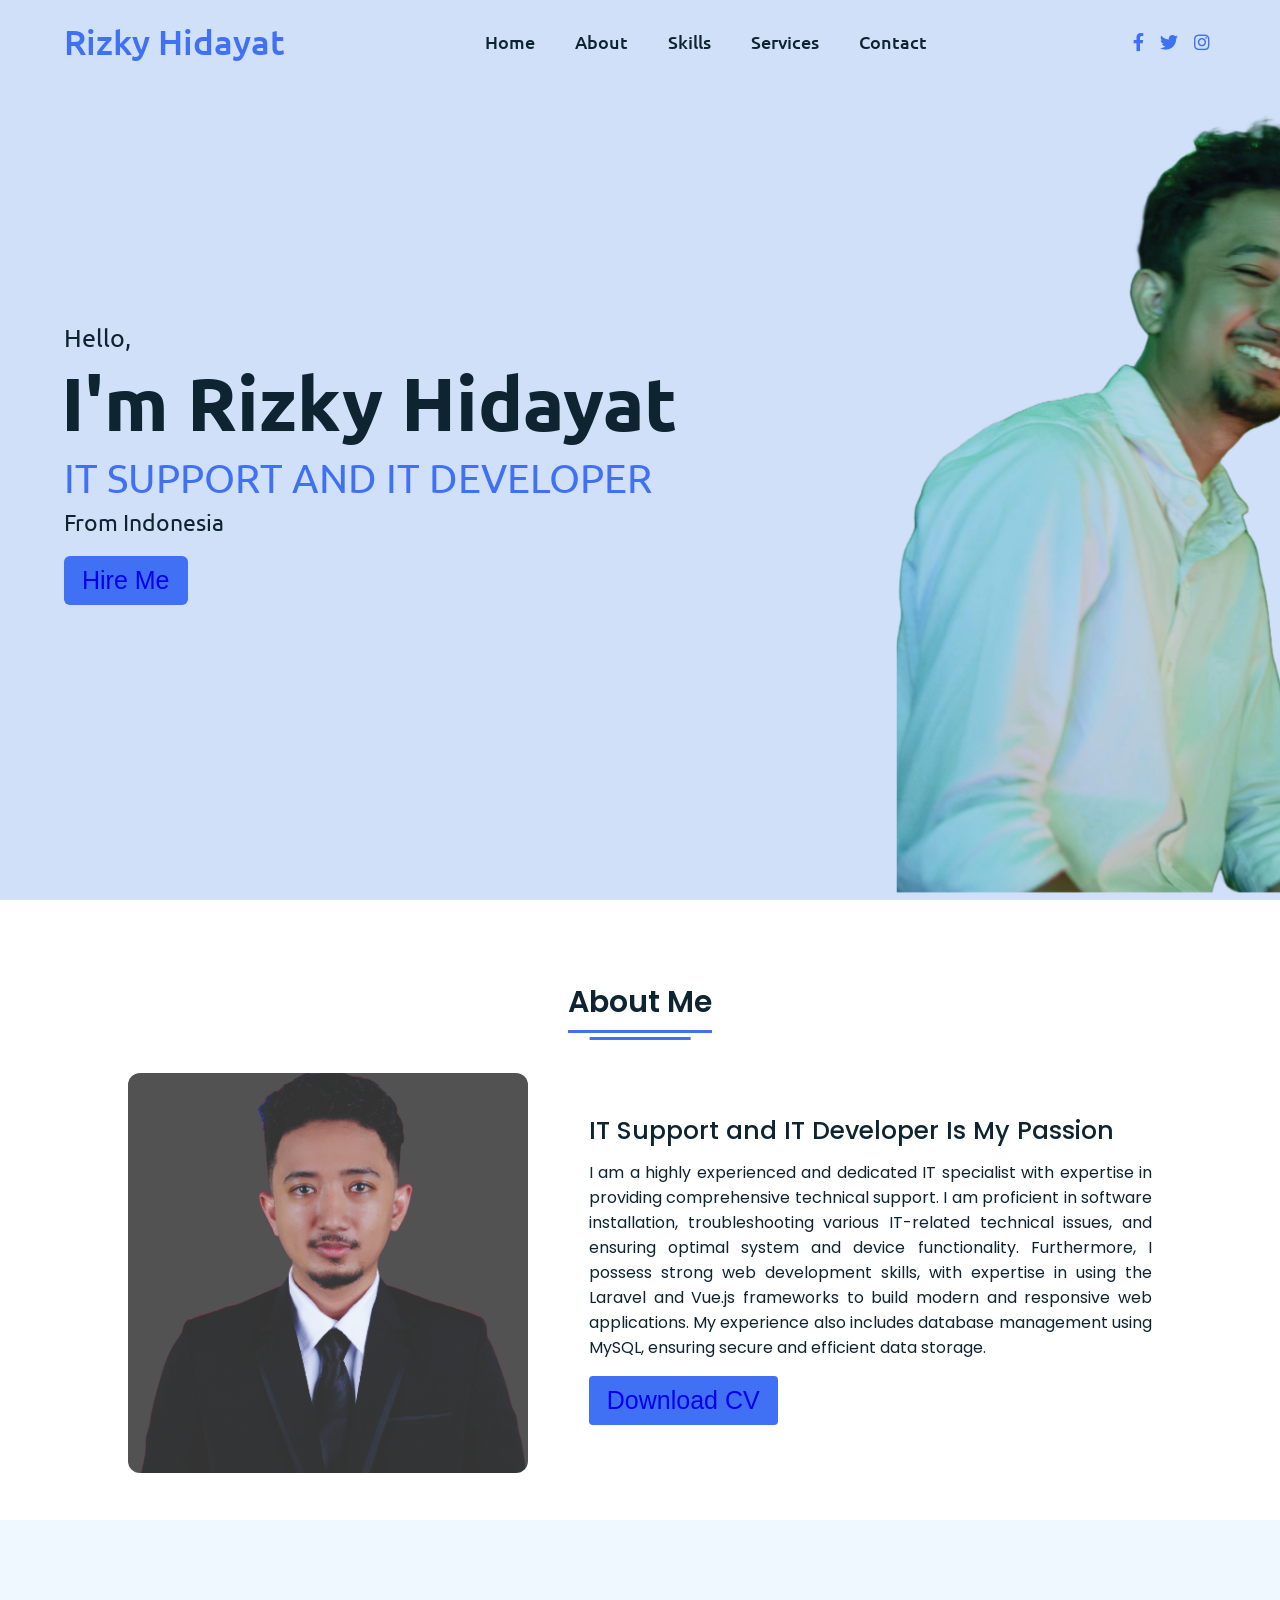
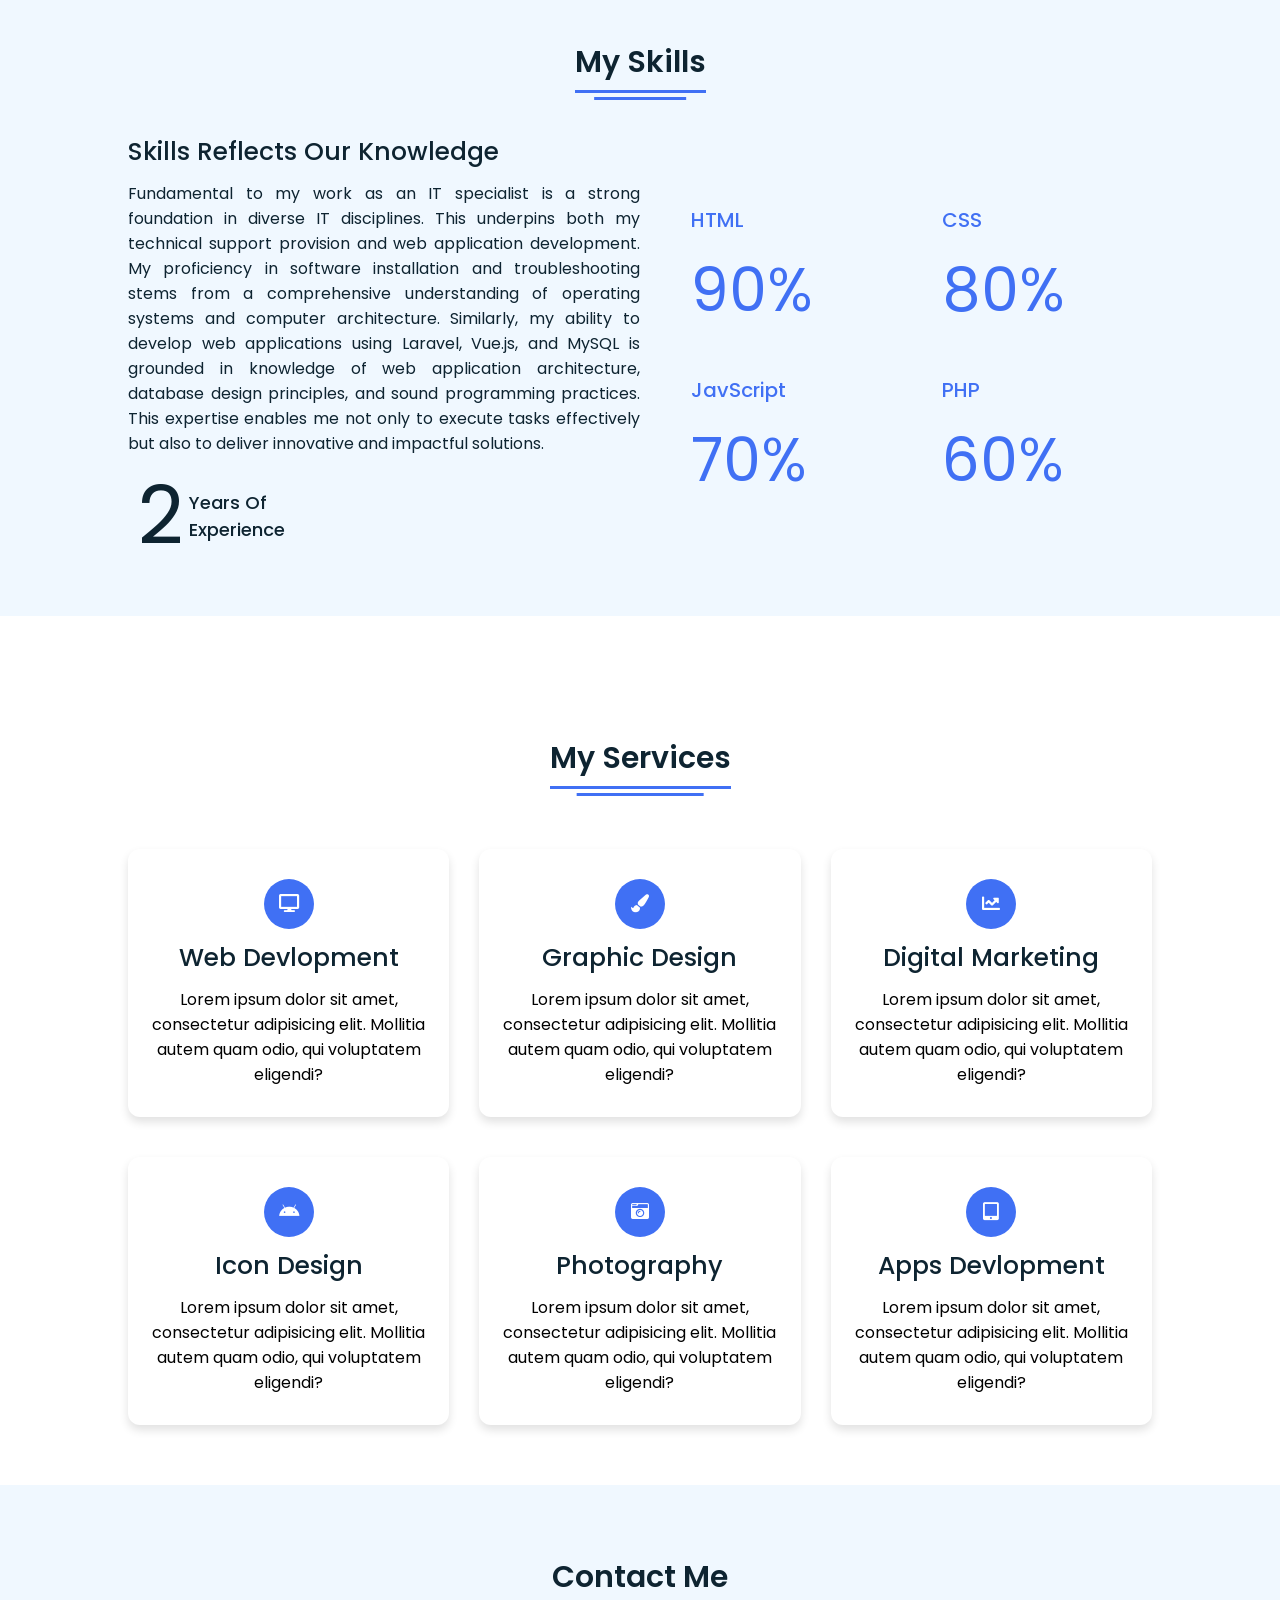
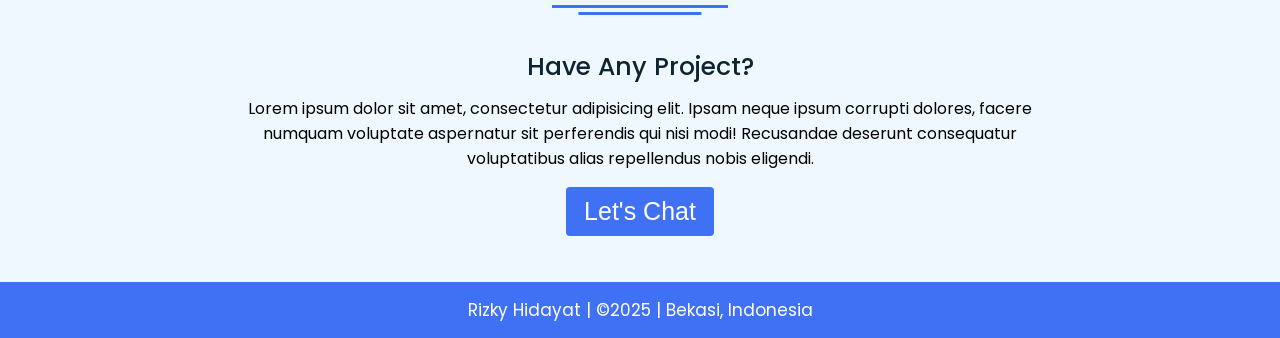
==== commit 1c229869: "display img" ====
--- a/index.html
+++ b/index.html
@@ -7,7 +7,7 @@
   <title>Rizky Hidayat | Specialist IT</title>
   <link rel="stylesheet" href="style.css" />
   <!-- Fontawesome CDN Link -->
-  <link rel="icon" href="Images/logo1.png" type="image/icon type">
+  <link rel="icon" href="assets/images/logo1.png" type="image/icon type">
   <link rel="stylesheet" href="https://cdnjs.cloudflare.com/ajax/libs/font-awesome/5.15.2/css/all.min.css" />
   <meta name="viewport" content="width=device-width, initial-scale=1.0" />
 </head>
@@ -52,7 +52,7 @@
         <div class="text-four">From Indonesia</div>
       </div>
       <div class="button">
-        <button>Hire Me</button>
+        <button><a href="https://wa.me/628993766315" target="_blank" >Hire Me</a></button>
       </div>
     </div>
   </section>
@@ -63,7 +63,7 @@
       <div class="title"><span>About Me</span></div>
       <div class="about-details">
         <div class="left">
-          <img src="images/about.png" alt="" />
+          <img src="assets/images/about.png" alt="" />
         </div>
         <div class="right">
           <div class="topic">IT Support and IT Developer Is My Passion</div>
@@ -76,7 +76,7 @@
             My experience also includes database management using MySQL, 
             ensuring secure and efficient data storage.</p>
           <div class="button">
-            <button>Download CV</button>
+            <button> <a href="assets/Rizky_Hidayat,_CV.pdf" target="_blank">Download CV</a></button>
           </div>
         </div>
       </div>
--- a/style.css
+++ b/style.css
@@ -130,7 +130,7 @@
 .home {
   height: 100vh;
   width: 100%;
-  background: url("images/background.png") no-repeat;
+  background: url("assets/images/background.png") no-repeat;
   background-size: cover;
   background-position: center;
   background-attachment: fixed;
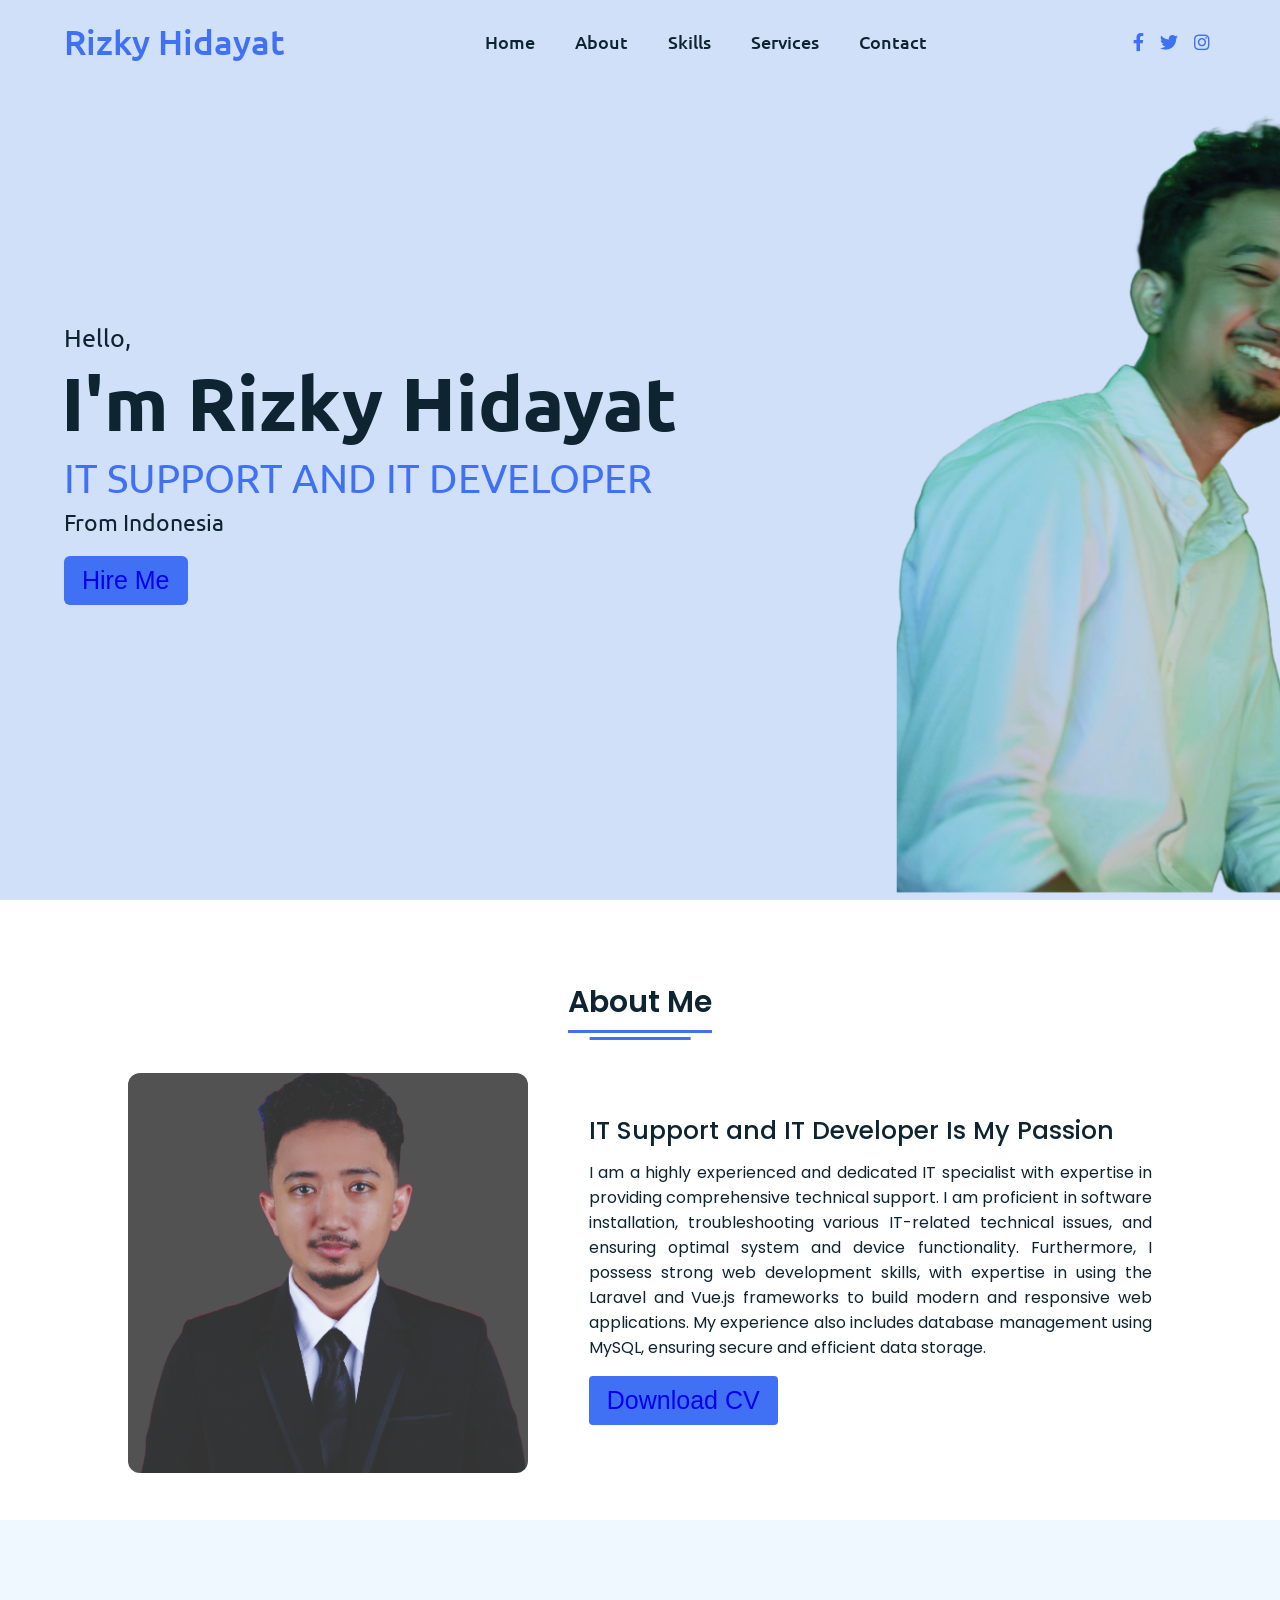
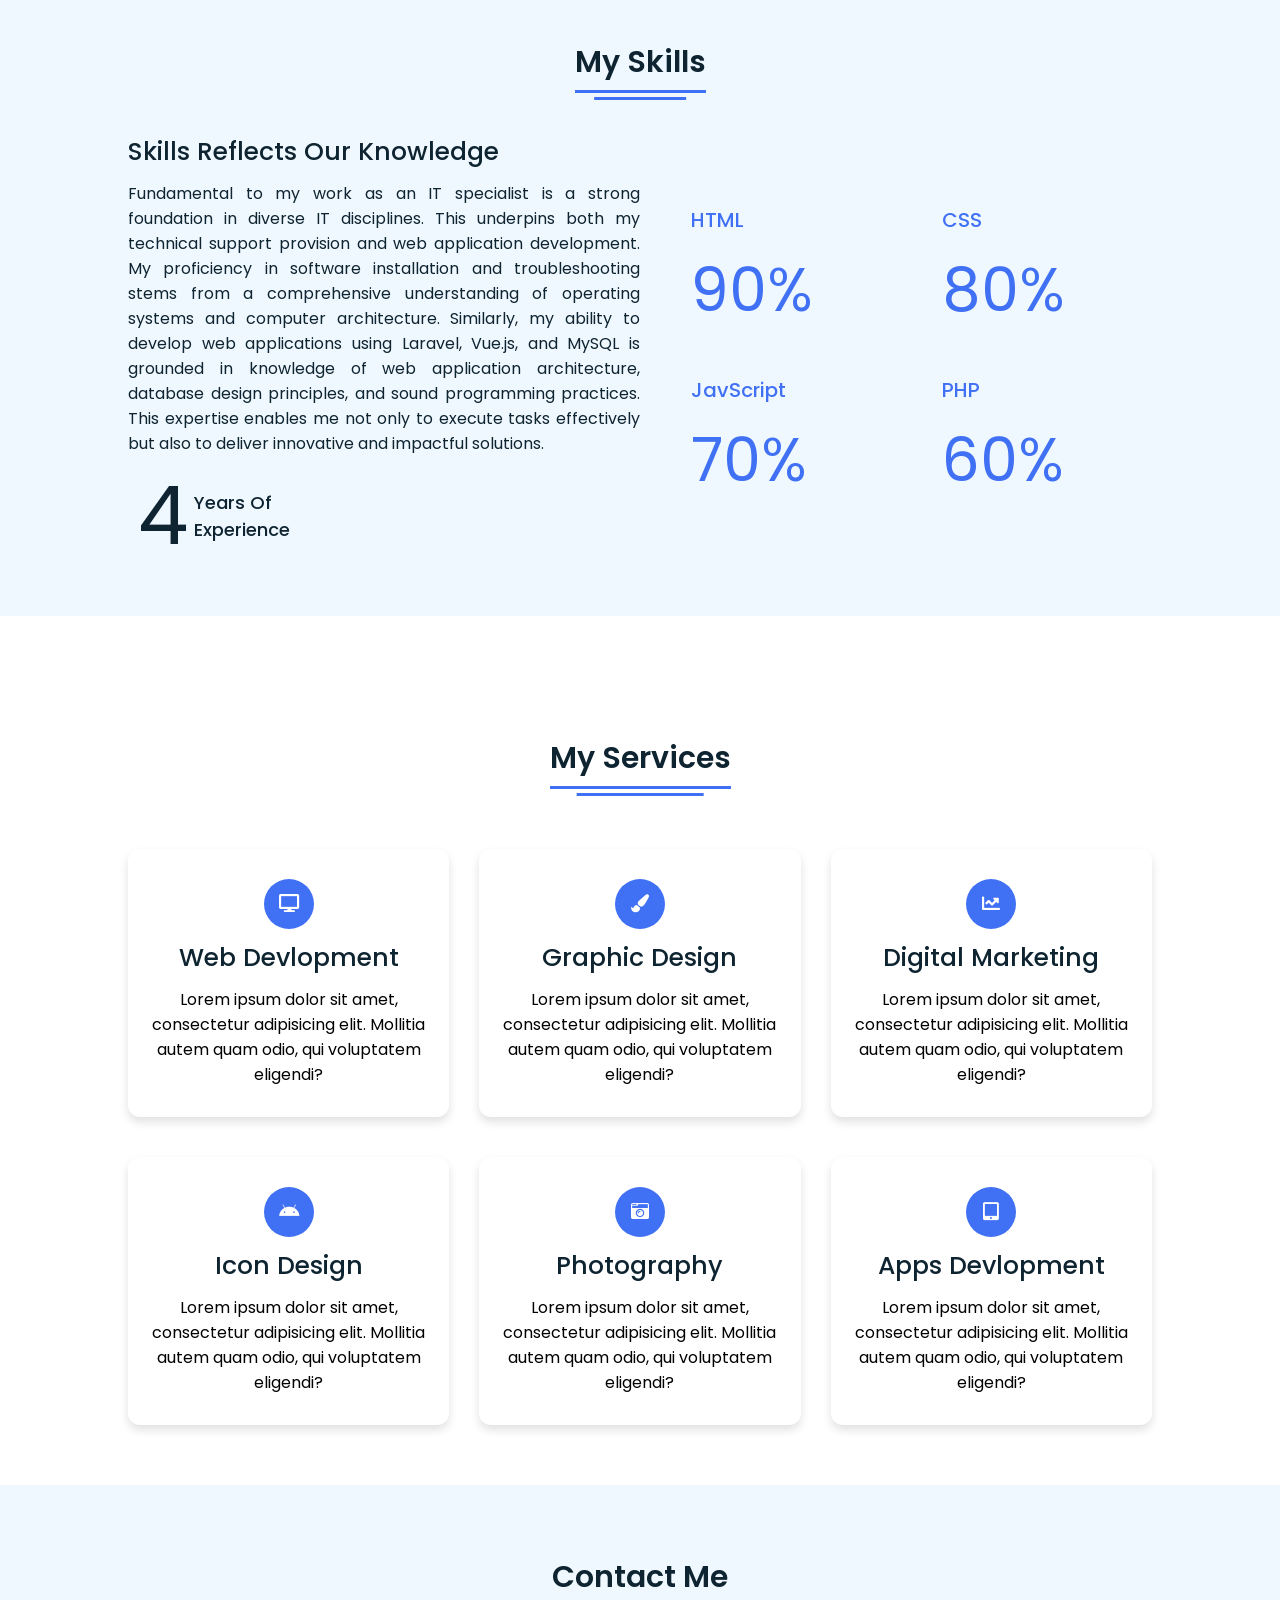
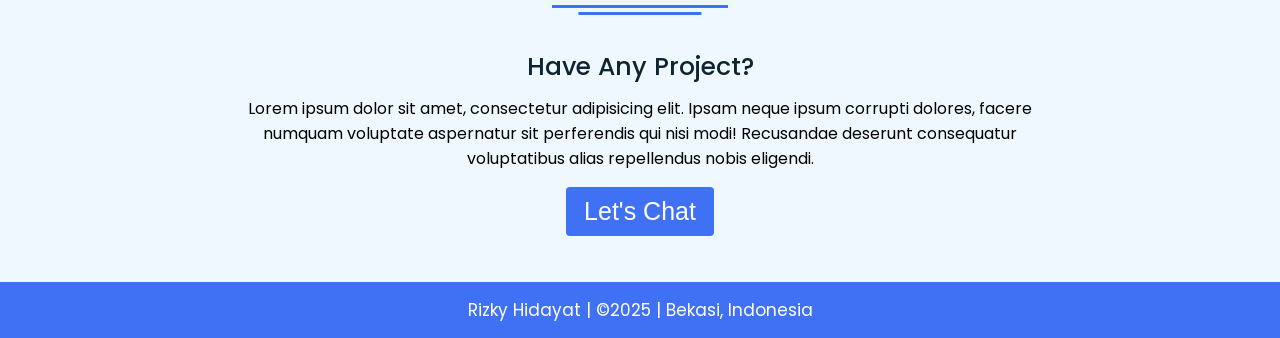
==== commit 79019036: "Update index.html" ====
--- a/index.html
+++ b/index.html
@@ -76,7 +76,7 @@
             My experience also includes database management using MySQL, 
             ensuring secure and efficient data storage.</p>
           <div class="button">
-            <button> <a href="assets/Rizky_Hidayat,_CV.pdf" target="_blank">Download CV</a></button>
+            <button> <a href="assets/Rizky_Hidayat_CV.pdf" target="_blank">Download CV</a></button>
           </div>
         </div>
       </div>
@@ -100,7 +100,7 @@
               This expertise enables me not only to execute tasks effectively but also to deliver 
               innovative and impactful solutions.</p>
           <div class="experience">
-            <div class="num">2</div>
+            <div class="num">4</div>
             <div class="exp">
               Years Of <br />
               Experience
@@ -212,4 +212,4 @@
   <script src="script.js"></script>
 </body>
 
-</html>+</html>
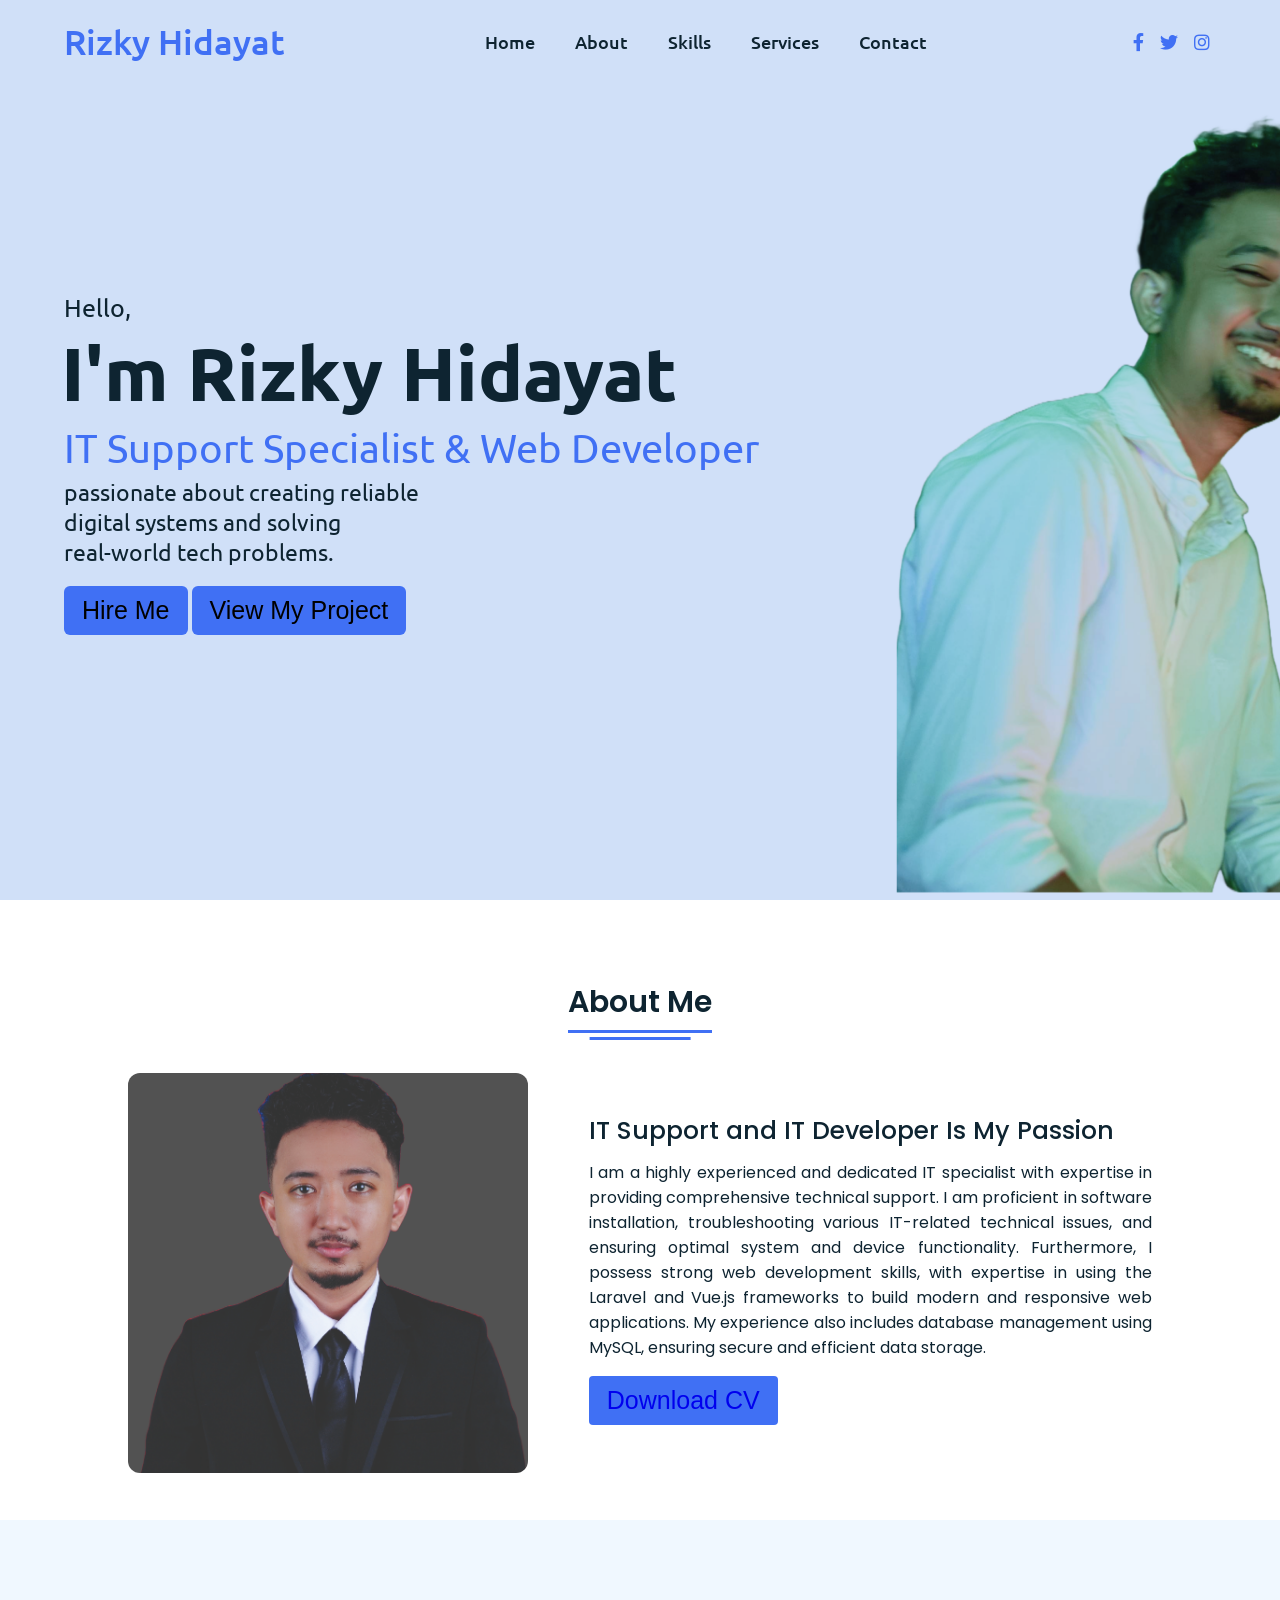
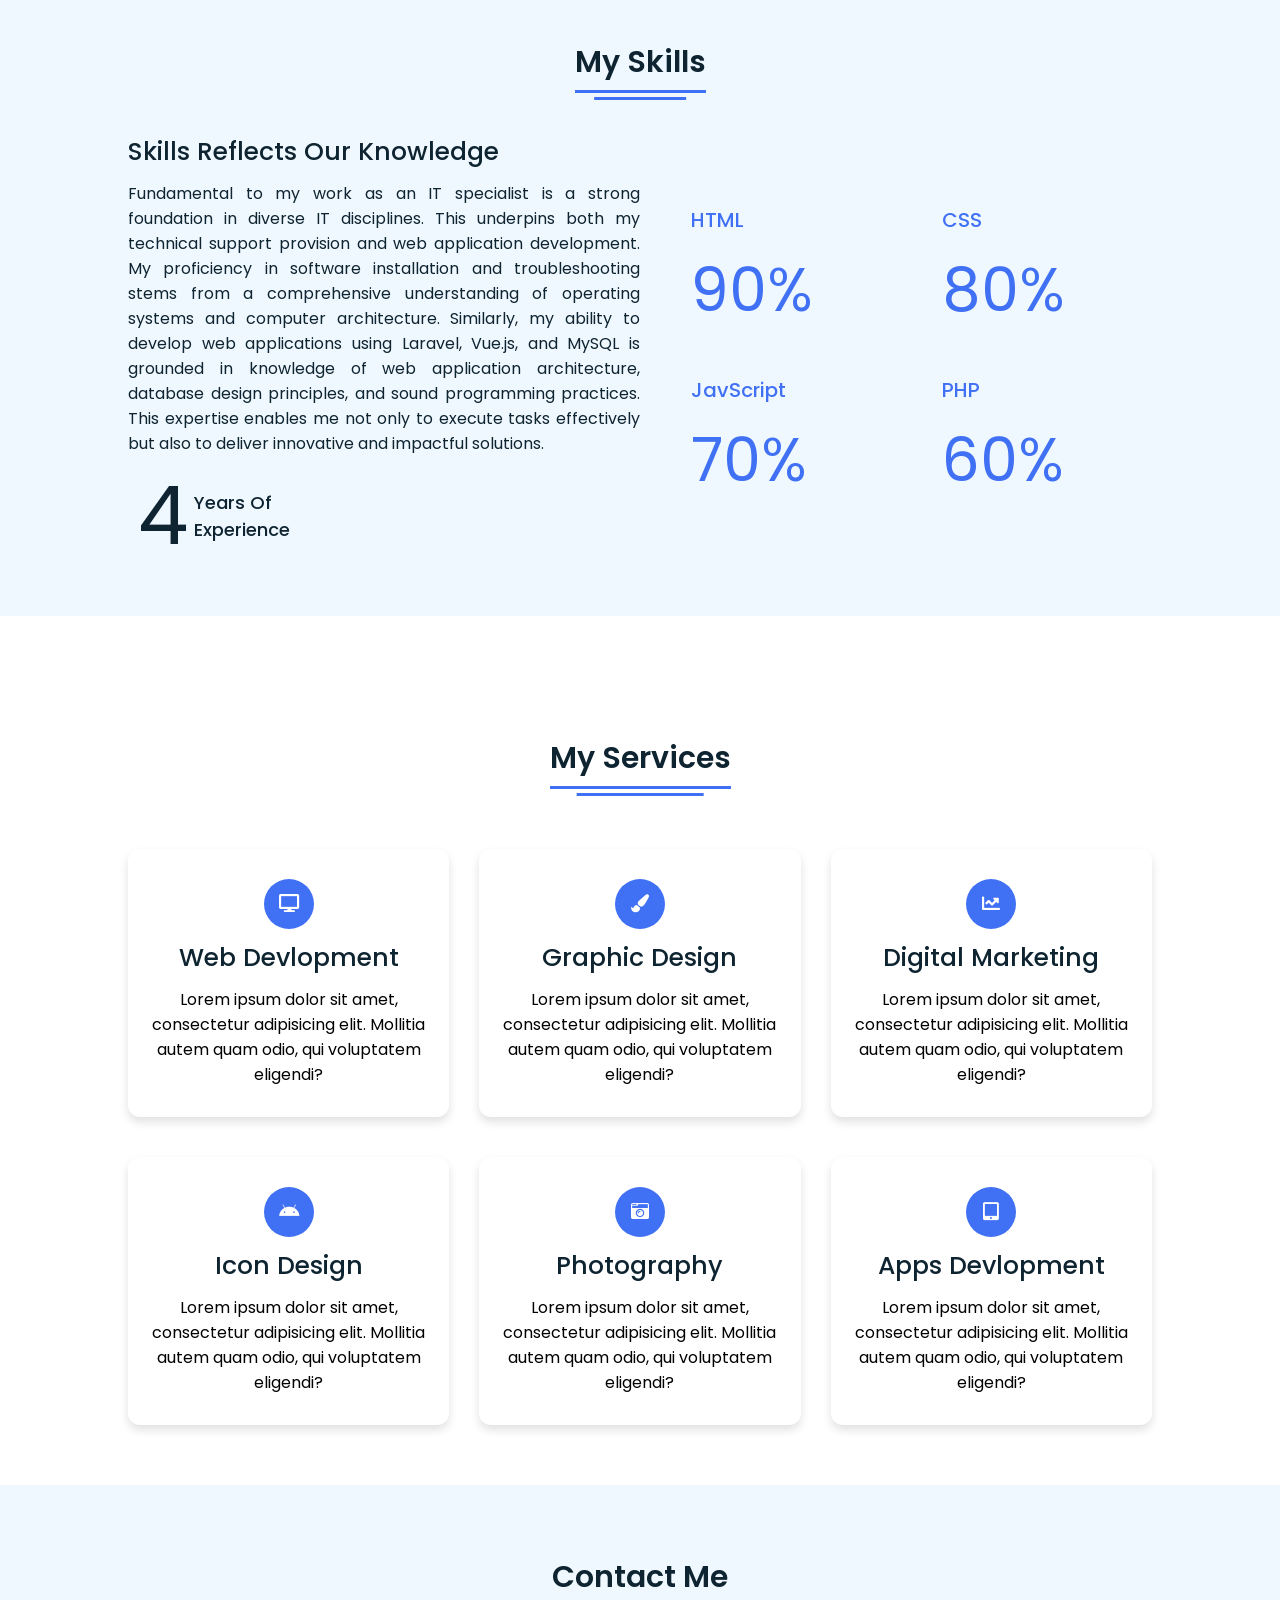
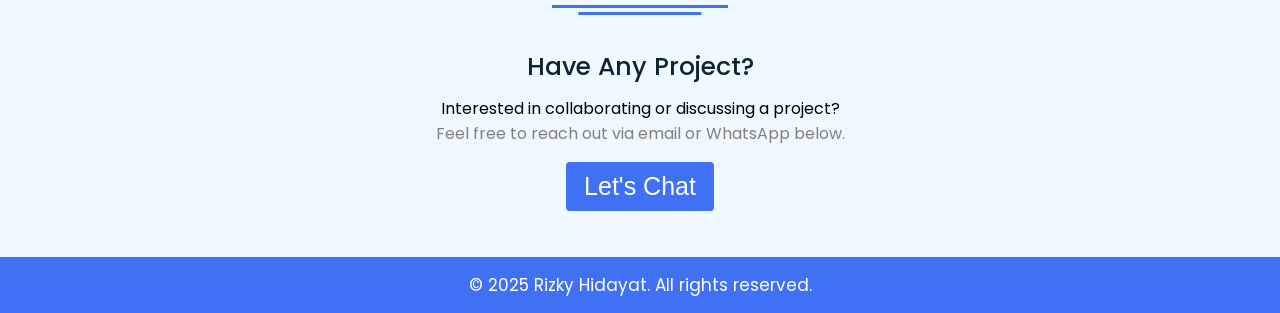
==== commit 97b8280a: "new update" ====
--- a/index.html
+++ b/index.html
@@ -1,215 +1,256 @@
 <!DOCTYPE html>
 <!-- Website - www.codingnepalweb.com -->
 <html lang="en" dir="ltr">
-
-<head>
-  <meta charset="UTF-8" />
-  <title>Rizky Hidayat | Specialist IT</title>
-  <link rel="stylesheet" href="style.css" />
-  <!-- Fontawesome CDN Link -->
-  <link rel="icon" href="assets/images/logo1.png" type="image/icon type">
-  <link rel="stylesheet" href="https://cdnjs.cloudflare.com/ajax/libs/font-awesome/5.15.2/css/all.min.css" />
-  <meta name="viewport" content="width=device-width, initial-scale=1.0" />
-</head>
-
-<body>
-  <!-- Move to up button -->
-  <div class="scroll-button">
-    <a href="#home"><i class="fas fa-arrow-up"></i></a>
-  </div>
-  <!-- navgaition menu -->
-  <nav>
-    <div class="navbar">
-      <div class="logo"><a href="#">Rizky Hidayat</a></div>
-      <ul class="menu">
-        <li><a href="#home">Home</a></li>
-        <li><a href="#about">About</a></li>
-        <li><a href="#skills">Skills</a></li>
-        <li><a href="#services">Services</a></li>
-        <li><a href="#contact">Contact</a></li>
-        <div class="cancel-btn">
-          <i class="fas fa-times"></i>
-        </div>
-      </ul>
-      <div class="media-icons">
-        <a href="#"><i class="fab fa-facebook-f"></i></a>
-        <a href="#"><i class="fab fa-twitter"></i></a>
-        <a href="#"><i class="fab fa-instagram"></i></a>
-      </div>
+  <head>
+    <meta charset="UTF-8" />
+    <title>Rizky Hidayat | Specialist IT</title>
+    <link rel="stylesheet" href="style.css" />
+    <!-- Fontawesome CDN Link -->
+    <link rel="icon" href="assets/images/logo1.png" type="image/icon type" />
+    <link
+      rel="stylesheet"
+      href="https://cdnjs.cloudflare.com/ajax/libs/font-awesome/5.15.2/css/all.min.css"
+    />
+    <meta name="viewport" content="width=device-width, initial-scale=1.0" />
+  </head>
+
+  <body>
+    <!-- Move to up button -->
+    <div class="scroll-button">
+      <a href="#home"><i class="fas fa-arrow-up"></i></a>
     </div>
-    <div class="menu-btn">
-      <i class="fas fa-bars"></i>
-    </div>
-  </nav>
-
-  <!-- Home Section Start -->
-  <section class="home" id="home">
-    <div class="home-content">
+    <!-- navgaition menu -->
+    <nav>
+      <div class="navbar">
+        <div class="logo"><a href="#">Rizky Hidayat</a></div>
+        <ul class="menu">
+          <li><a href="#home">Home</a></li>
+          <li><a href="#about">About</a></li>
+          <li><a href="#skills">Skills</a></li>
+          <li><a href="#services">Services</a></li>
+          <li><a href="#contact">Contact</a></li>
+          <div class="cancel-btn">
+            <i class="fas fa-times"></i>
+          </div>
+        </ul>
+        <div class="media-icons">
+          <a href="#"><i class="fab fa-facebook-f"></i></a>
+          <a href="#"><i class="fab fa-twitter"></i></a>
+          <a href="#"><i class="fab fa-instagram"></i></a>
+        </div>
+      </div>
+      <div class="menu-btn">
+        <i class="fas fa-bars"></i>
+      </div>
+    </nav>
+
+    <!-- Home Section Start -->
+    <section class="home" id="home">
+      <div class="home-content">
+        <div class="text">
+          <div class="text-one">Hello,</div>
+          <div class="text-two">I'm Rizky Hidayat</div>
+          <div class="text-three">IT Support Specialist & Web Developer</div>
+          <div class="text-four">
+            passionate about creating reliable
+            <p>digital systems and solving</p>
+            real-world tech problems.
+          </div>
+        </div>
+        <div class="button">
+          <button>
+            <a
+              href="https://wa.me/628993766315"
+              target="_blank"
+              style="color: black"
+              >Hire Me</a
+            >
+          </button>
+
+          <button>
+            <a href="#" style="color: black">View My Project</a>
+          </button>
+        </div>
+      </div>
+    </section>
+
+    <!-- About Section Start -->
+    <section class="about" id="about">
+      <div class="content">
+        <div class="title"><span>About Me</span></div>
+        <div class="about-details">
+          <div class="left">
+            <img src="assets/images/about.png" alt="" />
+          </div>
+          <div class="right">
+            <div class="topic">IT Support and IT Developer Is My Passion</div>
+            <p>
+              I am a highly experienced and dedicated IT specialist with
+              expertise in providing comprehensive technical support. I am
+              proficient in software installation, troubleshooting various
+              IT-related technical issues, and ensuring optimal system and
+              device functionality. Furthermore, I possess strong web
+              development skills, with expertise in using the Laravel and Vue.js
+              frameworks to build modern and responsive web applications. My
+              experience also includes database management using MySQL, ensuring
+              secure and efficient data storage.
+            </p>
+            <div class="button">
+              <button>
+                <a href="assets/Rizky_Hidayat_CV.pdf" target="_blank"
+                  >Download CV</a
+                >
+              </button>
+            </div>
+          </div>
+        </div>
+      </div>
+    </section>
+
+    <!-- My Skill Section Start -->
+    <!-- Section Tag and Other Div will same where we need to put same CSS -->
+    <section class="skills" id="skills">
+      <div class="content">
+        <div class="title"><span>My Skills</span></div>
+        <div class="skills-details">
+          <div class="text">
+            <div class="topic">Skills Reflects Our Knowledge</div>
+            <p>
+              Fundamental to my work as an IT specialist is a strong foundation
+              in diverse IT disciplines. This underpins both my technical
+              support provision and web application development. My proficiency
+              in software installation and troubleshooting stems from a
+              comprehensive understanding of operating systems and computer
+              architecture. Similarly, my ability to develop web applications
+              using Laravel, Vue.js, and MySQL is grounded in knowledge of web
+              application architecture, database design principles, and sound
+              programming practices. This expertise enables me not only to
+              execute tasks effectively but also to deliver innovative and
+              impactful solutions.
+            </p>
+            <div class="experience">
+              <div class="num">4</div>
+              <div class="exp">
+                Years Of <br />
+                Experience
+              </div>
+            </div>
+          </div>
+          <div class="boxes">
+            <div class="box">
+              <div class="topic">HTML</div>
+              <div class="per">90%</div>
+            </div>
+            <div class="box">
+              <div class="topic">CSS</div>
+              <div class="per">80%</div>
+            </div>
+            <div class="box">
+              <div class="topic">JavScript</div>
+              <div class="per">70%</div>
+            </div>
+            <div class="box">
+              <div class="topic">PHP</div>
+              <div class="per">60%</div>
+            </div>
+          </div>
+        </div>
+      </div>
+    </section>
+
+    <!-- My Services Section Start -->
+    <section class="services" id="services">
+      <div class="content">
+        <div class="title"><span>My Services</span></div>
+        <div class="boxes">
+          <div class="box">
+            <div class="icon">
+              <i class="fas fa-desktop"></i>
+            </div>
+            <div class="topic">Web Devlopment</div>
+            <p>
+              Lorem ipsum dolor sit amet, consectetur adipisicing elit. Mollitia
+              autem quam odio, qui voluptatem eligendi?
+            </p>
+          </div>
+          <div class="box">
+            <div class="icon">
+              <i class="fas fa-paint-brush"></i>
+            </div>
+            <div class="topic">Graphic Design</div>
+            <p>
+              Lorem ipsum dolor sit amet, consectetur adipisicing elit. Mollitia
+              autem quam odio, qui voluptatem eligendi?
+            </p>
+          </div>
+          <div class="box">
+            <div class="icon">
+              <i class="fas fa-chart-line"></i>
+            </div>
+            <div class="topic">Digital Marketing</div>
+            <p>
+              Lorem ipsum dolor sit amet, consectetur adipisicing elit. Mollitia
+              autem quam odio, qui voluptatem eligendi?
+            </p>
+          </div>
+          <div class="box">
+            <div class="icon">
+              <i class="fab fa-android"></i>
+            </div>
+            <div class="topic">Icon Design</div>
+            <p>
+              Lorem ipsum dolor sit amet, consectetur adipisicing elit. Mollitia
+              autem quam odio, qui voluptatem eligendi?
+            </p>
+          </div>
+          <div class="box">
+            <div class="icon">
+              <i class="fas fa-camera-retro"></i>
+            </div>
+            <div class="topic">Photography</div>
+            <p>
+              Lorem ipsum dolor sit amet, consectetur adipisicing elit. Mollitia
+              autem quam odio, qui voluptatem eligendi?
+            </p>
+          </div>
+          <div class="box">
+            <div class="icon">
+              <i class="fas fa-tablet-alt"></i>
+            </div>
+            <div class="topic">Apps Devlopment</div>
+            <p>
+              Lorem ipsum dolor sit amet, consectetur adipisicing elit. Mollitia
+              autem quam odio, qui voluptatem eligendi?
+            </p>
+          </div>
+        </div>
+      </div>
+    </section>
+
+    <!-- Contact Me section Start -->
+    <section class="contact" id="contact">
+      <div class="content">
+        <div class="title"><span>Contact Me</span></div>
+        <div class="text">
+          <div class="topic">Have Any Project?</div>
+          <p>Interested in collaborating or discussing a project?</p>
+          <p style="color: grey">
+            Feel free to reach out via email or WhatsApp below.
+          </p>
+          <div class="button">
+            <button>Let's Chat</button>
+          </div>
+        </div>
+      </div>
+    </section>
+
+    <!-- Footer Section Start -->
+    <footer>
       <div class="text">
-        <div class="text-one">Hello,</div>
-        <div class="text-two">I'm Rizky Hidayat</div>
-        <div class="text-three">IT SUPPORT AND IT DEVELOPER</div>
-        <div class="text-four">From Indonesia</div>
-      </div>
-      <div class="button">
-        <button><a href="https://wa.me/628993766315" target="_blank" >Hire Me</a></button>
-      </div>
-    </div>
-  </section>
-
-  <!-- About Section Start -->
-  <section class="about" id="about">
-    <div class="content">
-      <div class="title"><span>About Me</span></div>
-      <div class="about-details">
-        <div class="left">
-          <img src="assets/images/about.png" alt="" />
-        </div>
-        <div class="right">
-          <div class="topic">IT Support and IT Developer Is My Passion</div>
-          <p>I am a highly experienced and dedicated IT specialist with expertise 
-            in providing comprehensive technical support. I am proficient 
-            in software installation, troubleshooting various IT-related technical issues, 
-            and ensuring optimal system and device functionality. Furthermore, 
-            I possess strong web development skills, with expertise 
-            in using the Laravel and Vue.js frameworks to build modern and responsive web applications. 
-            My experience also includes database management using MySQL, 
-            ensuring secure and efficient data storage.</p>
-          <div class="button">
-            <button> <a href="assets/Rizky_Hidayat_CV.pdf" target="_blank">Download CV</a></button>
-          </div>
-        </div>
-      </div>
-    </div>
-  </section>
-
-  <!-- My Skill Section Start -->
-  <!-- Section Tag and Other Div will same where we need to put same CSS -->
-  <section class="skills" id="skills">
-    <div class="content">
-      <div class="title"><span>My Skills</span></div>
-      <div class="skills-details">
-        <div class="text">
-          <div class="topic">Skills Reflects Our Knowledge</div>
-            <p>Fundamental to my work as an IT specialist is a strong foundation in diverse IT disciplines. 
-              This underpins both my technical support provision and web application development. 
-              My proficiency in software installation and troubleshooting stems from a comprehensive 
-              understanding of operating systems and computer architecture. Similarly, my ability 
-              to develop web applications using Laravel, Vue.js, and MySQL is grounded in knowledge 
-              of web application architecture, database design principles, and sound programming practices. 
-              This expertise enables me not only to execute tasks effectively but also to deliver 
-              innovative and impactful solutions.</p>
-          <div class="experience">
-            <div class="num">4</div>
-            <div class="exp">
-              Years Of <br />
-              Experience
-            </div>
-          </div>
-        </div>
-        <div class="boxes">
-          <div class="box">
-            <div class="topic">HTML</div>
-            <div class="per">90%</div>
-          </div>
-          <div class="box">
-            <div class="topic">CSS</div>
-            <div class="per">80%</div>
-          </div>
-          <div class="box">
-            <div class="topic">JavScript</div>
-            <div class="per">70%</div>
-          </div>
-          <div class="box">
-            <div class="topic">PHP</div>
-            <div class="per">60%</div>
-          </div>
-        </div>
-      </div>
-    </div>
-  </section>
-
-  <!-- My Services Section Start -->
-  <section class="services" id="services">
-    <div class="content">
-      <div class="title"><span>My Services</span></div>
-      <div class="boxes">
-        <div class="box">
-          <div class="icon">
-            <i class="fas fa-desktop"></i>
-          </div>
-          <div class="topic">Web Devlopment</div>
-          <p>Lorem ipsum dolor sit amet, consectetur adipisicing elit. Mollitia autem quam odio, qui voluptatem
-            eligendi?</p>
-        </div>
-        <div class="box">
-          <div class="icon">
-            <i class="fas fa-paint-brush"></i>
-          </div>
-          <div class="topic">Graphic Design</div>
-          <p>Lorem ipsum dolor sit amet, consectetur adipisicing elit. Mollitia autem quam odio, qui voluptatem
-            eligendi?</p>
-        </div>
-        <div class="box">
-          <div class="icon">
-            <i class="fas fa-chart-line"></i>
-          </div>
-          <div class="topic">Digital Marketing</div>
-          <p>Lorem ipsum dolor sit amet, consectetur adipisicing elit. Mollitia autem quam odio, qui voluptatem
-            eligendi?</p>
-        </div>
-        <div class="box">
-          <div class="icon">
-            <i class="fab fa-android"></i>
-          </div>
-          <div class="topic">Icon Design</div>
-          <p>Lorem ipsum dolor sit amet, consectetur adipisicing elit. Mollitia autem quam odio, qui voluptatem
-            eligendi?</p>
-        </div>
-        <div class="box">
-          <div class="icon">
-            <i class="fas fa-camera-retro"></i>
-          </div>
-          <div class="topic">Photography</div>
-          <p>Lorem ipsum dolor sit amet, consectetur adipisicing elit. Mollitia autem quam odio, qui voluptatem
-            eligendi?</p>
-        </div>
-        <div class="box">
-          <div class="icon">
-            <i class="fas fa-tablet-alt"></i>
-          </div>
-          <div class="topic">Apps Devlopment</div>
-          <p>Lorem ipsum dolor sit amet, consectetur adipisicing elit. Mollitia autem quam odio, qui voluptatem
-            eligendi?</p>
-        </div>
-      </div>
-    </div>
-  </section>
-
-  <!-- Contact Me section Start -->
-  <section class="contact" id="contact">
-    <div class="content">
-      <div class="title"><span>Contact Me</span></div>
-      <div class="text">
-        <div class="topic">Have Any Project?</div>
-        <p>Lorem ipsum dolor sit amet, consectetur adipisicing elit. Ipsam neque ipsum corrupti dolores, facere numquam
-          voluptate aspernatur sit perferendis qui nisi modi! Recusandae deserunt consequatur voluptatibus alias
-          repellendus nobis eligendi.</p>
-        <div class="button">
-          <button>Let's Chat</button>
-        </div>
-      </div>
-    </div>
-  </section>
-
-  <!-- Footer Section Start -->
-  <footer>
-    <div class="text">
-      <span>Rizky Hidayat | &#169;2025 | Bekasi, Indonesia</span>
-    </div>
-  </footer>
-
-  <script src="script.js"></script>
-</body>
-
+        <span>© 2025 Rizky Hidayat. All rights reserved.</span>
+      </div>
+    </footer>
+
+    <script src="script.js"></script>
+  </body>
 </html>
--- a/style.css
+++ b/style.css
@@ -1,5 +1,5 @@
 /* Google Font CDN Link */
-@import url('https://fonts.googleapis.com/css2?family=Poppins:wght@400;500;600;700&family=Ubuntu:wght@400;500;700&display=swap');
+@import url("https://fonts.googleapis.com/css2?family=Poppins:wght@400;500;600;700&family=Ubuntu:wght@400;500;700&display=swap");
 
 * {
   margin: 0;
@@ -35,7 +35,7 @@
   padding: 20px 0;
   z-index: 998;
   transition: all 0.3s ease;
-  font-family: 'Ubuntu', sans-serif;
+  font-family: "Ubuntu", sans-serif;
 }
 
 nav.sticky {
@@ -74,7 +74,7 @@
 .navbar .menu a {
   font-size: 18px;
   font-weight: 500;
-  color: #0E2431;
+  color: #0e2431;
   padding: 6px 0;
   transition: all 0.4s ease;
 }
@@ -84,11 +84,11 @@
 }
 
 nav.sticky .menu a {
-  color: #FFF;
+  color: #fff;
 }
 
 nav.sticky .menu a:hover {
-  color: #0E2431;
+  color: #0e2431;
 }
 
 .navbar .media-icons a {
@@ -98,7 +98,7 @@
 }
 
 nav.sticky .media-icons a {
-  color: #FFF;
+  color: #fff;
 }
 
 /* Side Navigation Menu Button CSS */
@@ -119,7 +119,7 @@
 }
 
 nav.sticky .menu-btn {
-  color: #FFF;
+  color: #fff;
 }
 
 .navbar .menu .menu-btn {
@@ -134,7 +134,7 @@
   background-size: cover;
   background-position: center;
   background-attachment: fixed;
-  font-family: 'Ubuntu', sans-serif;
+  font-family: "Ubuntu", sans-serif;
 }
 
 .home .home-content {
@@ -148,11 +148,11 @@
 
 .home .text-one {
   font-size: 25px;
-  color: #0E2431;
+  color: #0e2431;
 }
 
 .home .text-two {
-  color: #0E2431;
+  color: #0e2431;
   font-size: 75px;
   font-weight: 600;
   margin-left: -3px;
@@ -167,7 +167,7 @@
 .home .text-four {
   font-size: 23px;
   margin: 5px 0;
-  color: #0E2431;
+  color: #0e2431;
 }
 
 .home .button {
@@ -203,7 +203,7 @@
 section .content {
   width: 80%;
   margin: 40px auto;
-  font-family: 'Poppins', sans-serif;
+  font-family: "Poppins", sans-serif;
 }
 
 .about .about-details {
@@ -219,7 +219,7 @@
 }
 
 section .title span {
-  color: #0E2431;
+  color: #0e2431;
   font-size: 30px;
   font-weight: 600;
   position: relative;
@@ -228,7 +228,7 @@
 
 section .title span::before,
 section .title span::after {
-  content: '';
+  content: "";
   position: absolute;
   height: 3px;
   width: 100%;
@@ -260,7 +260,7 @@
 }
 
 section .topic {
-  color: #0E2431;
+  color: #0e2431;
   font-size: 25px;
   font-weight: 500;
   margin-bottom: 10px;
@@ -268,7 +268,7 @@
 
 .about-details .right p {
   text-align: justify;
-  color: #0E2431;
+  color: #0e2431;
 }
 
 section .button {
@@ -296,7 +296,7 @@
 
 /* My Skills CSS */
 .skills {
-  background: #F0F8FF;
+  background: #f0f8ff;
 }
 
 .skills .content {
@@ -314,7 +314,7 @@
 }
 
 .skills-details p {
-  color: #0E2431;
+  color: #0e2431;
   text-align: justify;
 }
 
@@ -325,12 +325,12 @@
 }
 
 .skills-details .experience .num {
-  color: #0E2431;
+  color: #0e2431;
   font-size: 80px;
 }
 
 .skills-details .experience .exp {
-  color: #0E2431;
+  color: #0e2431;
   margin-left: 20px;
   font-size: 18px;
   font-weight: 500;
@@ -402,7 +402,7 @@
 
 .services .boxes .box:hover .topic,
 .services .boxes .box:hover p {
-  color: #0E2431;
+  color: #0e2431;
   transition: all 0.4s ease;
 }
 
@@ -413,7 +413,7 @@
 
 /* Contact Me CSS */
 .contact {
-  background: #F0F8FF;
+  background: #f0f8ff;
 }
 
 .contact .content {
@@ -432,7 +432,7 @@
   background: #4070f4;
   padding: 15px 0;
   text-align: center;
-  font-family: 'Poppins', sans-serif;
+  font-family: "Poppins", sans-serif;
 }
 
 footer .text span {
@@ -443,7 +443,7 @@
 
 footer .text span a {
   font-weight: 500;
-  color: #FFF;
+  color: #fff;
 }
 
 footer .text span a:hover {
@@ -458,7 +458,6 @@
   color: #fff;
   background: #4070f4;
   padding: 7px 12px;
-  ;
   font-size: 18px;
   border-radius: 6px;
   box-shadow: rgba(0, 0, 0, 0.15);
@@ -511,7 +510,7 @@
     position: fixed;
     left: -100%;
     top: 0;
-    background: #0E2431;
+    background: #0e2431;
     height: 100vh;
     max-width: 400px;
     width: 100%;
@@ -593,4 +592,4 @@
     font-size: 50px;
     color: #4070f4;
   }
-}+}
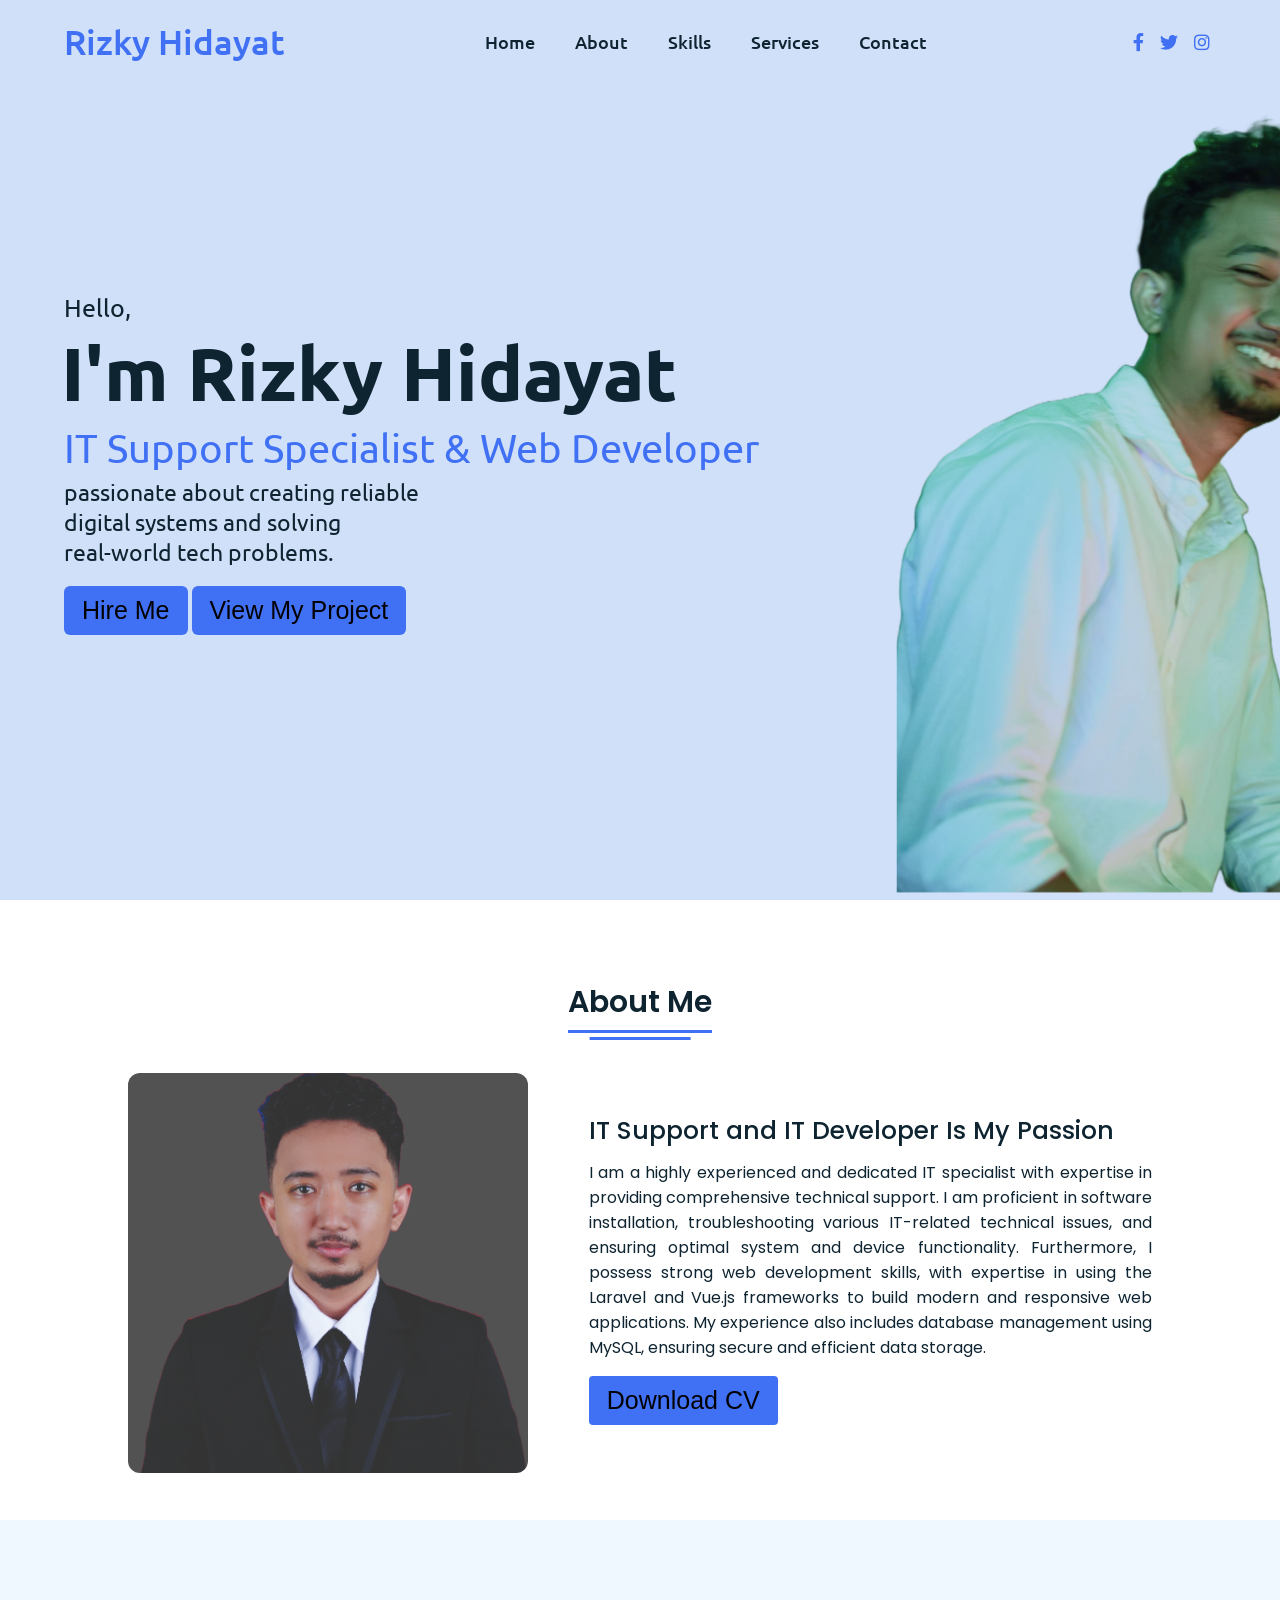
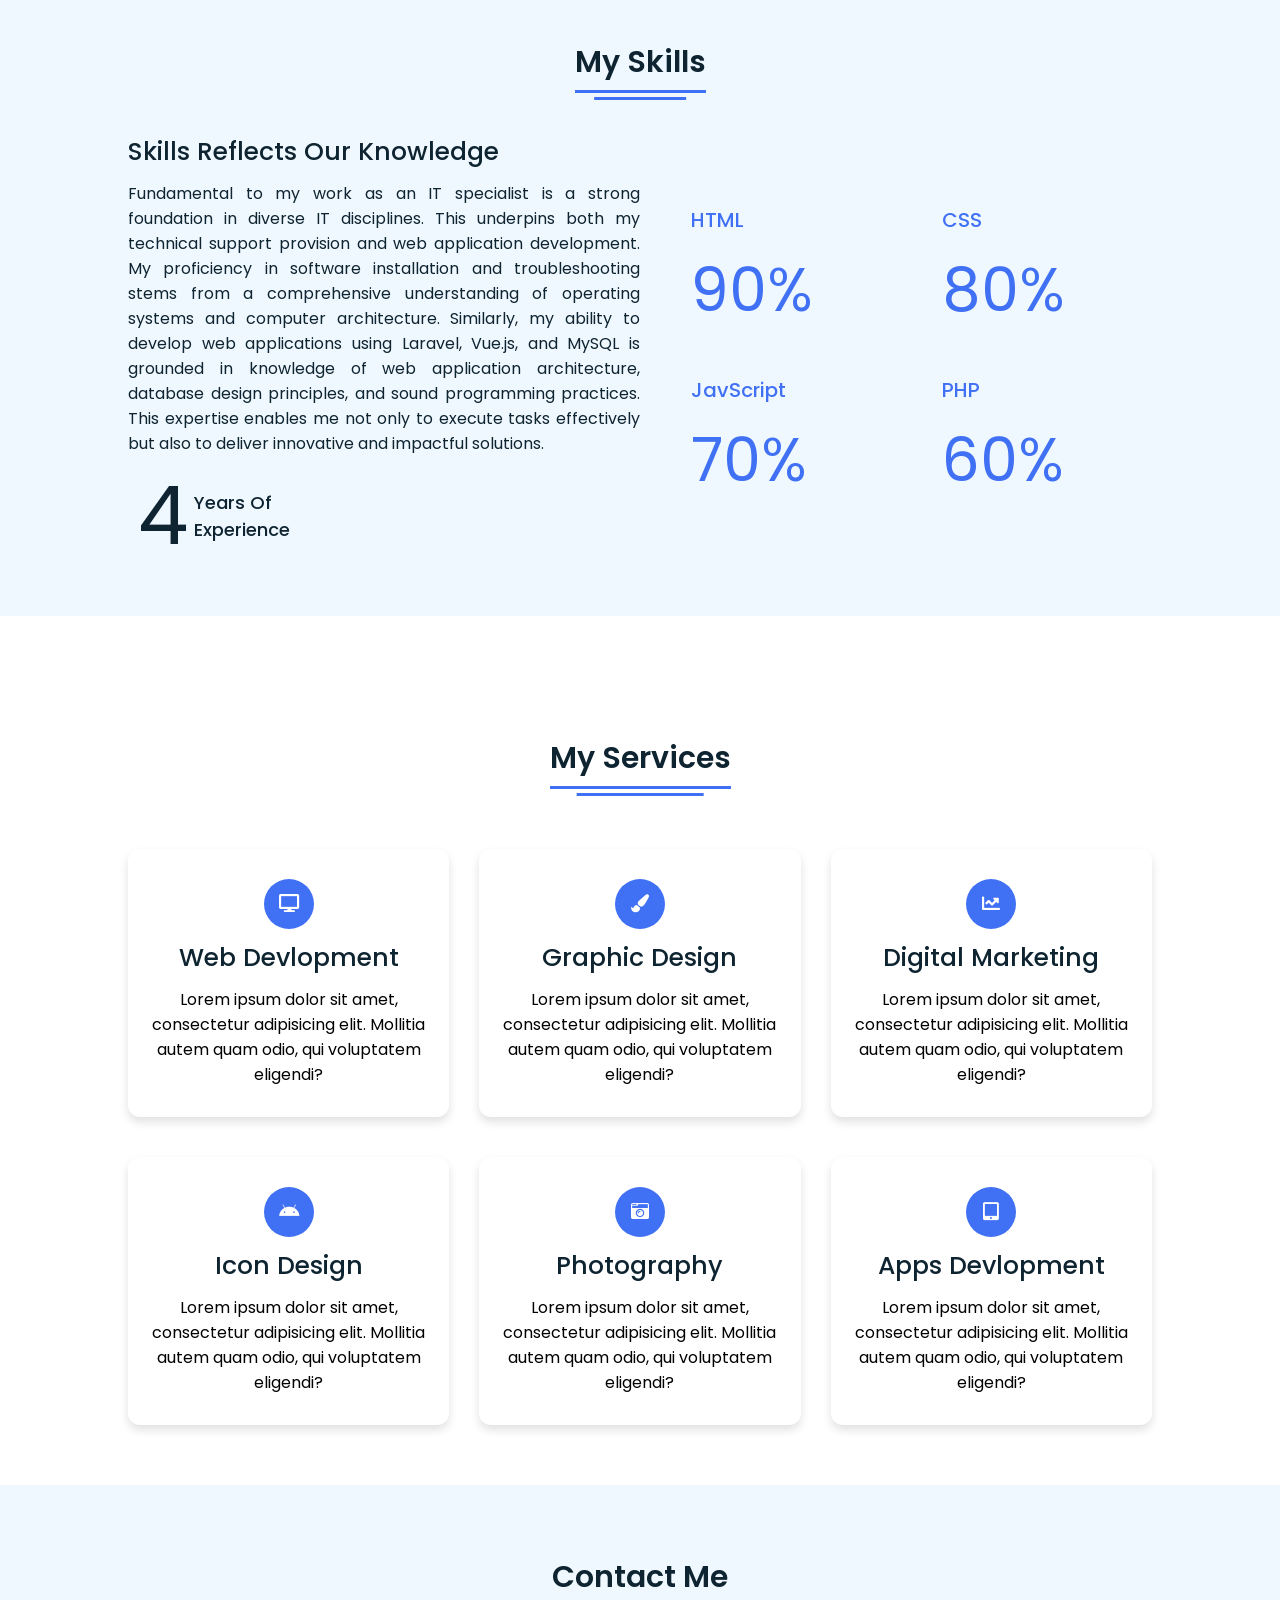
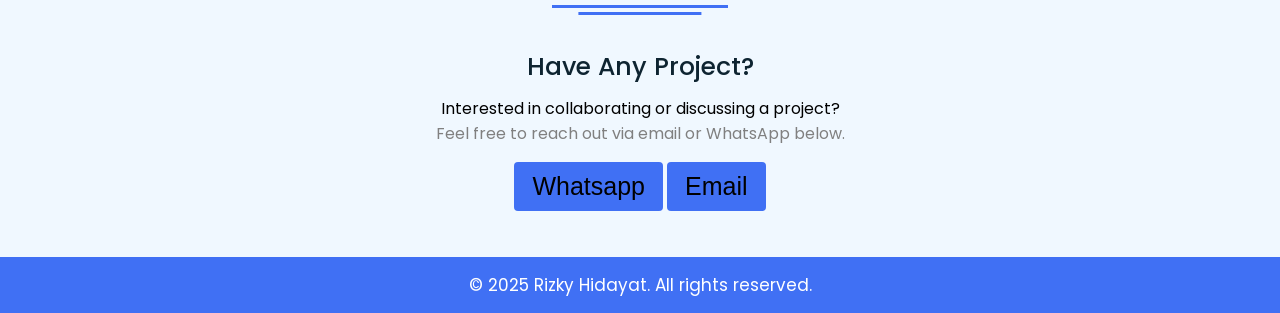
==== commit ad0309bd: "new update" ====
--- a/index.html
+++ b/index.html
@@ -59,16 +59,11 @@
         </div>
         <div class="button">
           <button>
-            <a
-              href="https://wa.me/628993766315"
-              target="_blank"
-              style="color: black"
-              >Hire Me</a
-            >
+            <a href="#contact" style="color: black">Hire Me</a>
           </button>
 
           <button>
-            <a href="#" style="color: black">View My Project</a>
+            <a href="#services" style="color: black">View My Project</a>
           </button>
         </div>
       </div>
@@ -97,7 +92,10 @@
             </p>
             <div class="button">
               <button>
-                <a href="assets/Rizky_Hidayat_CV.pdf" target="_blank"
+                <a
+                  href="assets/Rizky_Hidayat_CV.pdf"
+                  target="_blank"
+                  style="color: black"
                   >Download CV</a
                 >
               </button>
@@ -238,7 +236,22 @@
             Feel free to reach out via email or WhatsApp below.
           </p>
           <div class="button">
-            <button>Let's Chat</button>
+            <button>
+              <a
+                href="https://wa.me/628993766315"
+                target="_blank"
+                style="color: black"
+                >Whatsapp</a
+              >
+            </button>
+            <button>
+              <a
+                href="mailto:rzhdyt28@gamil.com"
+                target="_blank"
+                style="color: black"
+                >Email</a
+              >
+            </button>
           </div>
         </div>
       </div>
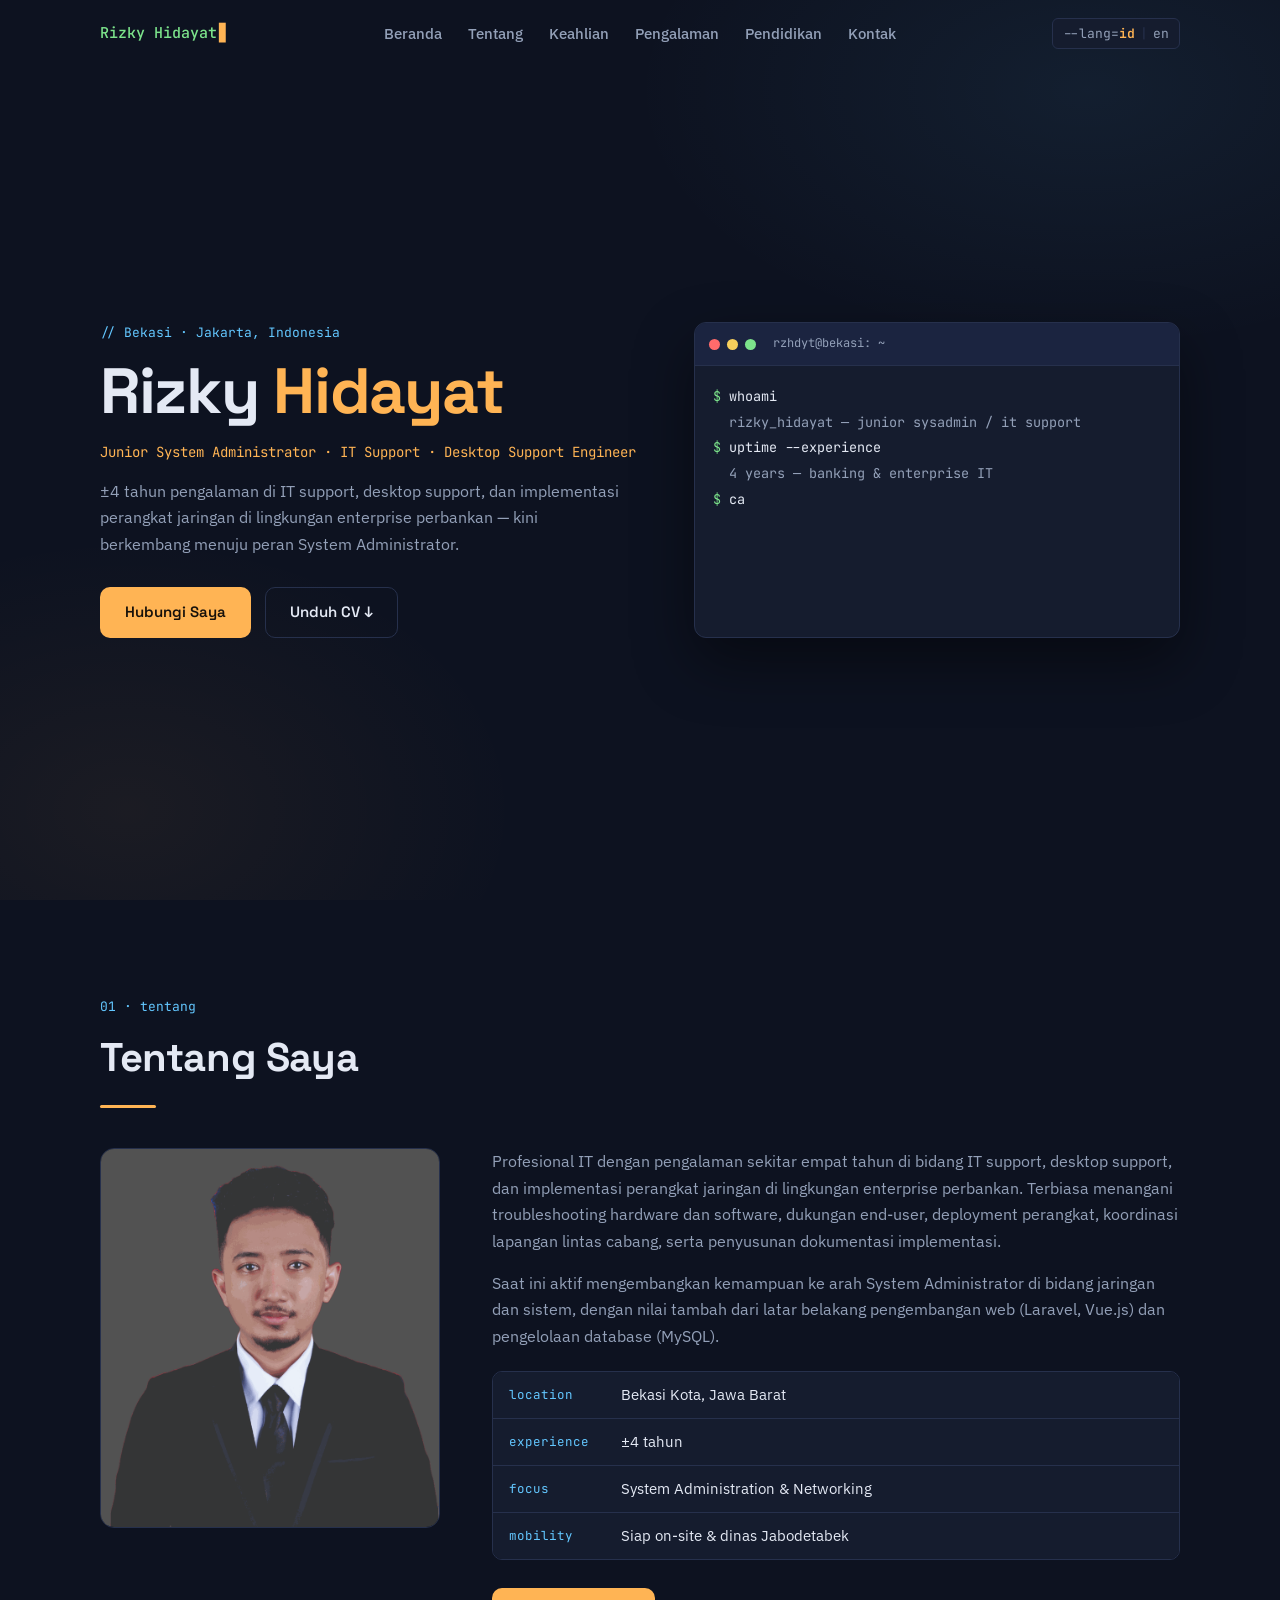
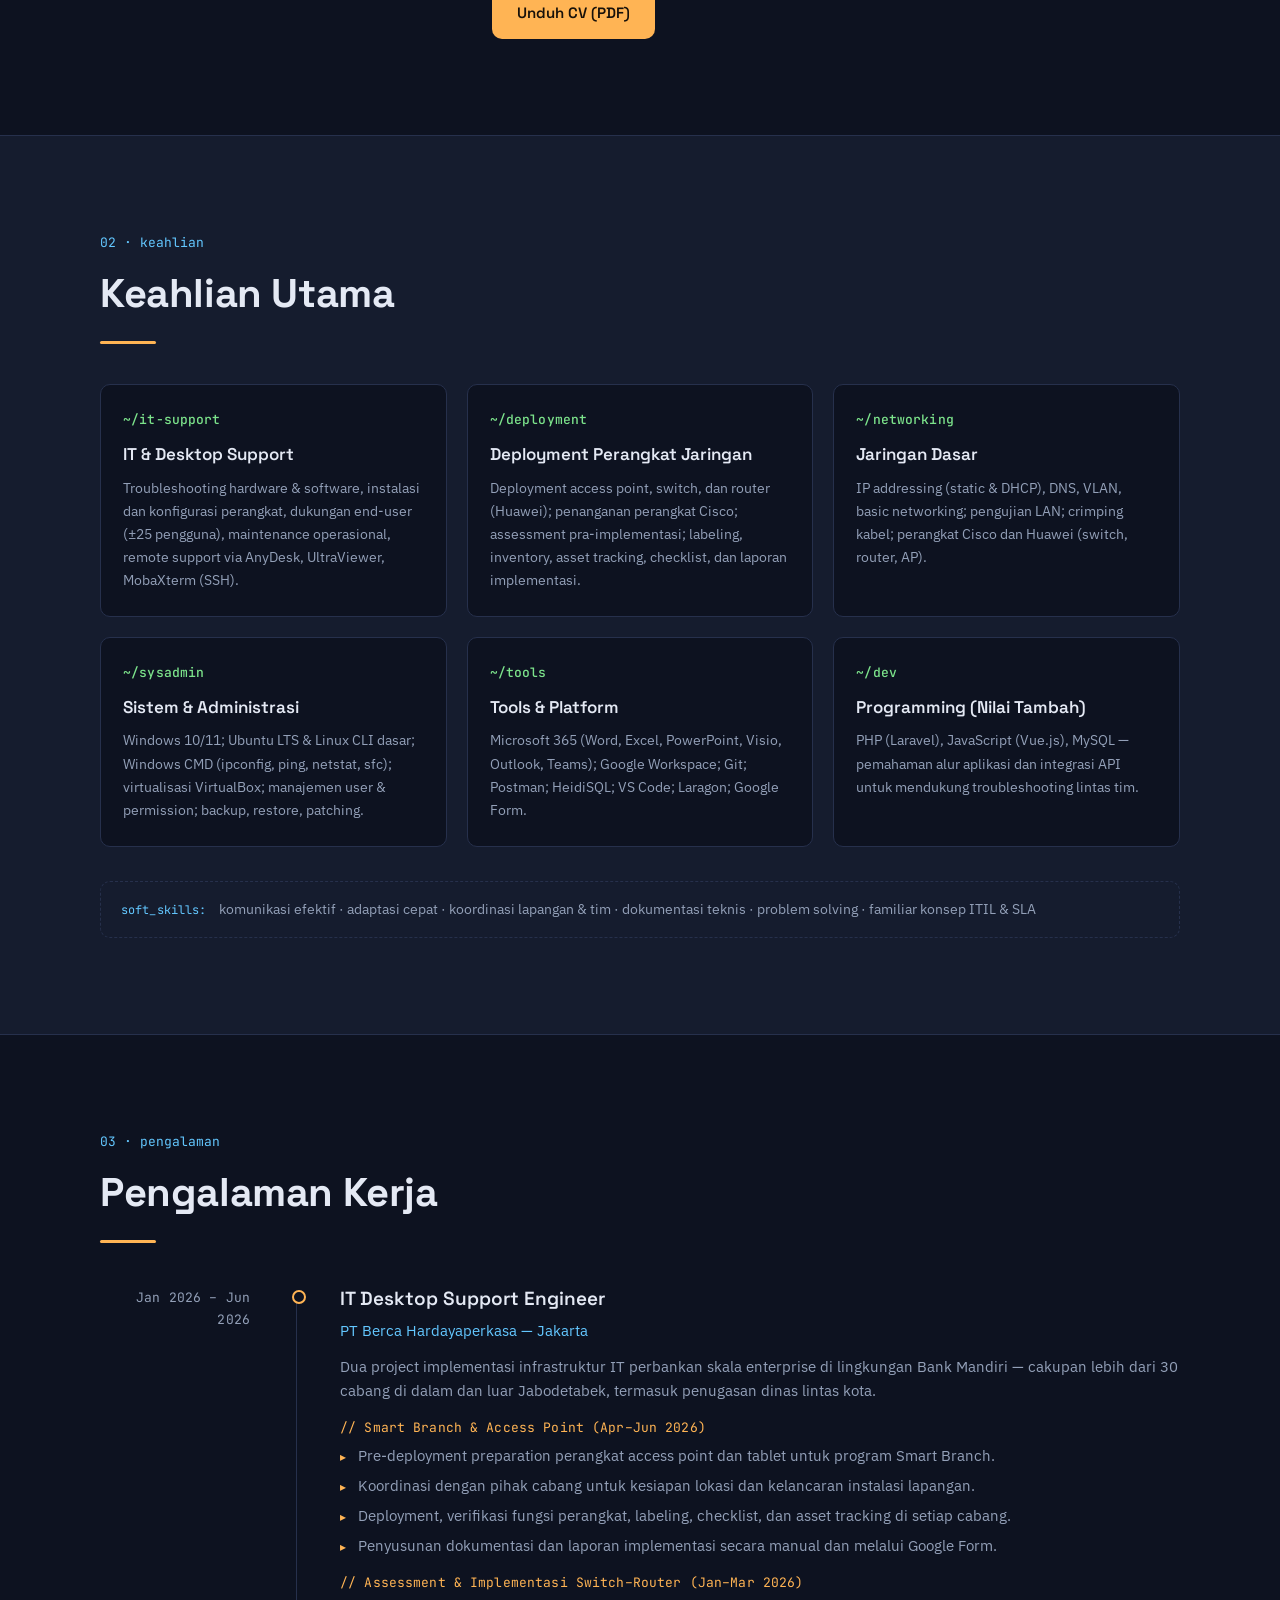
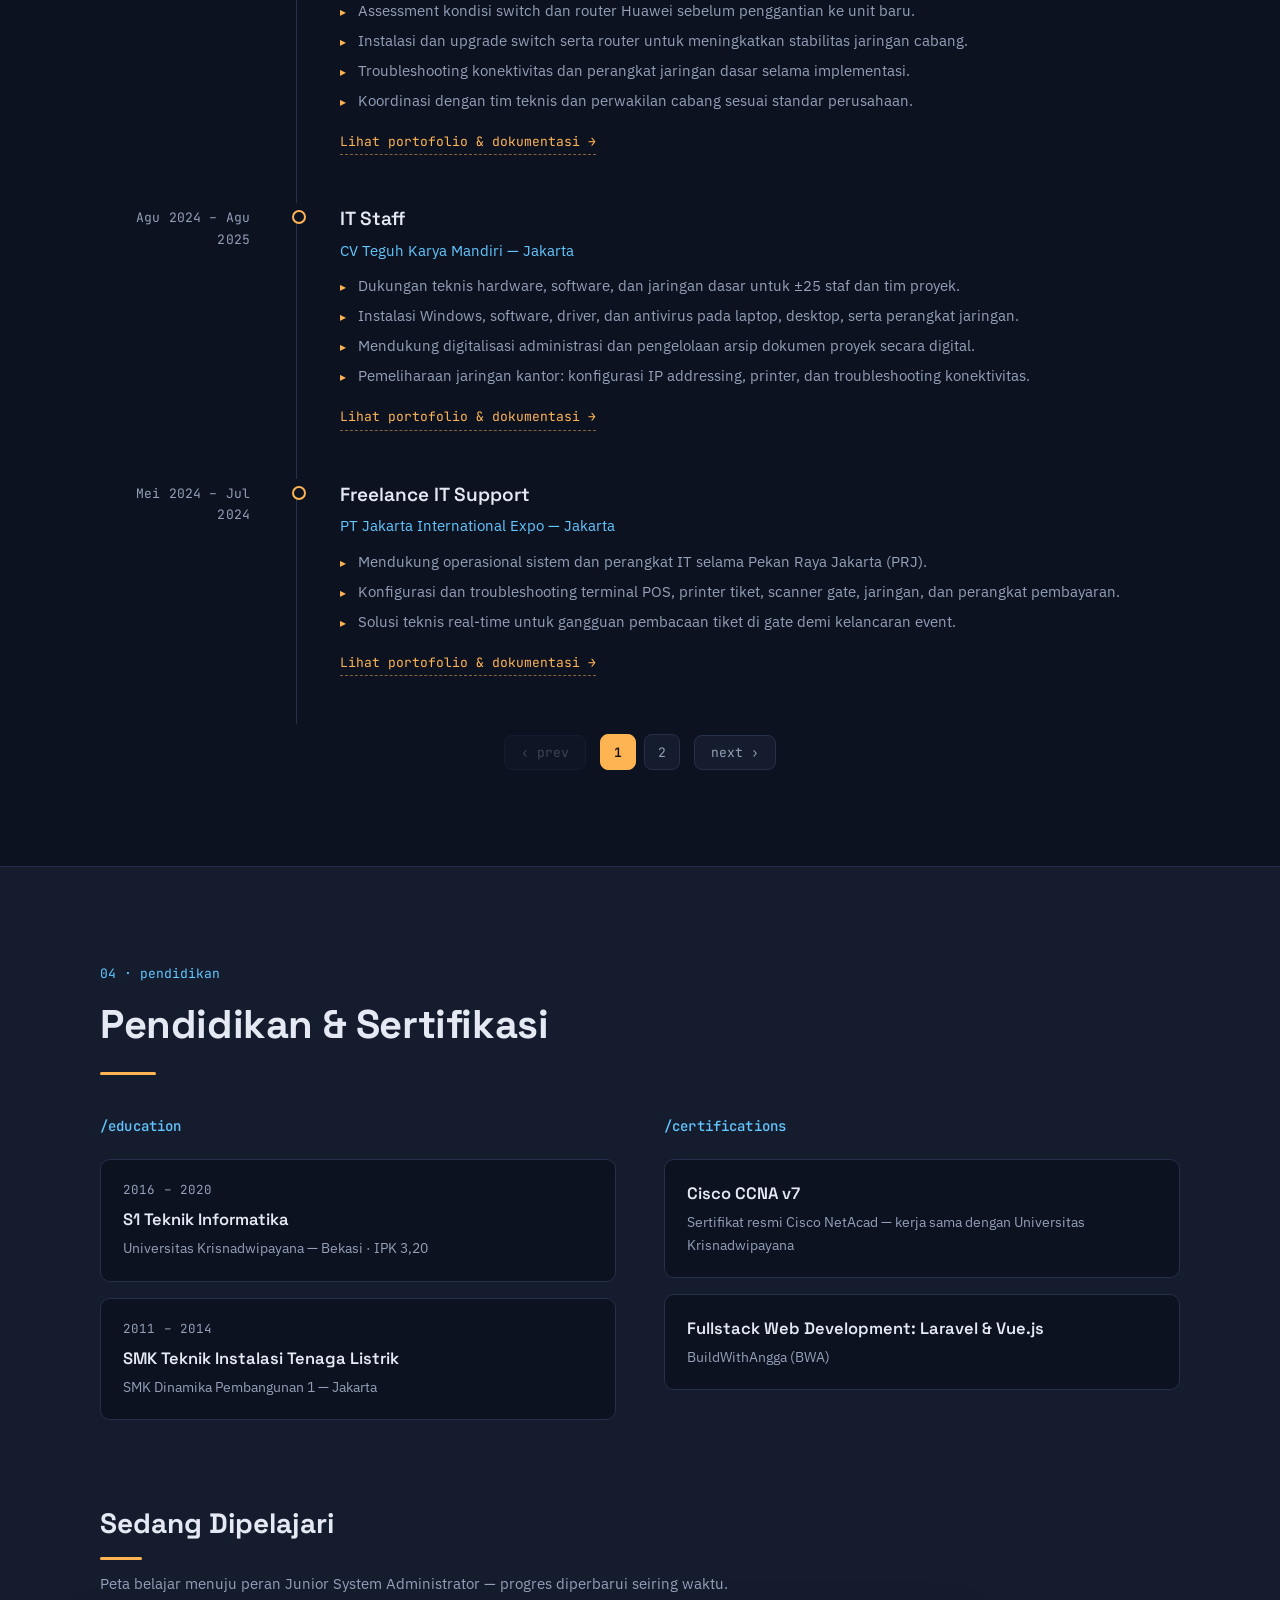
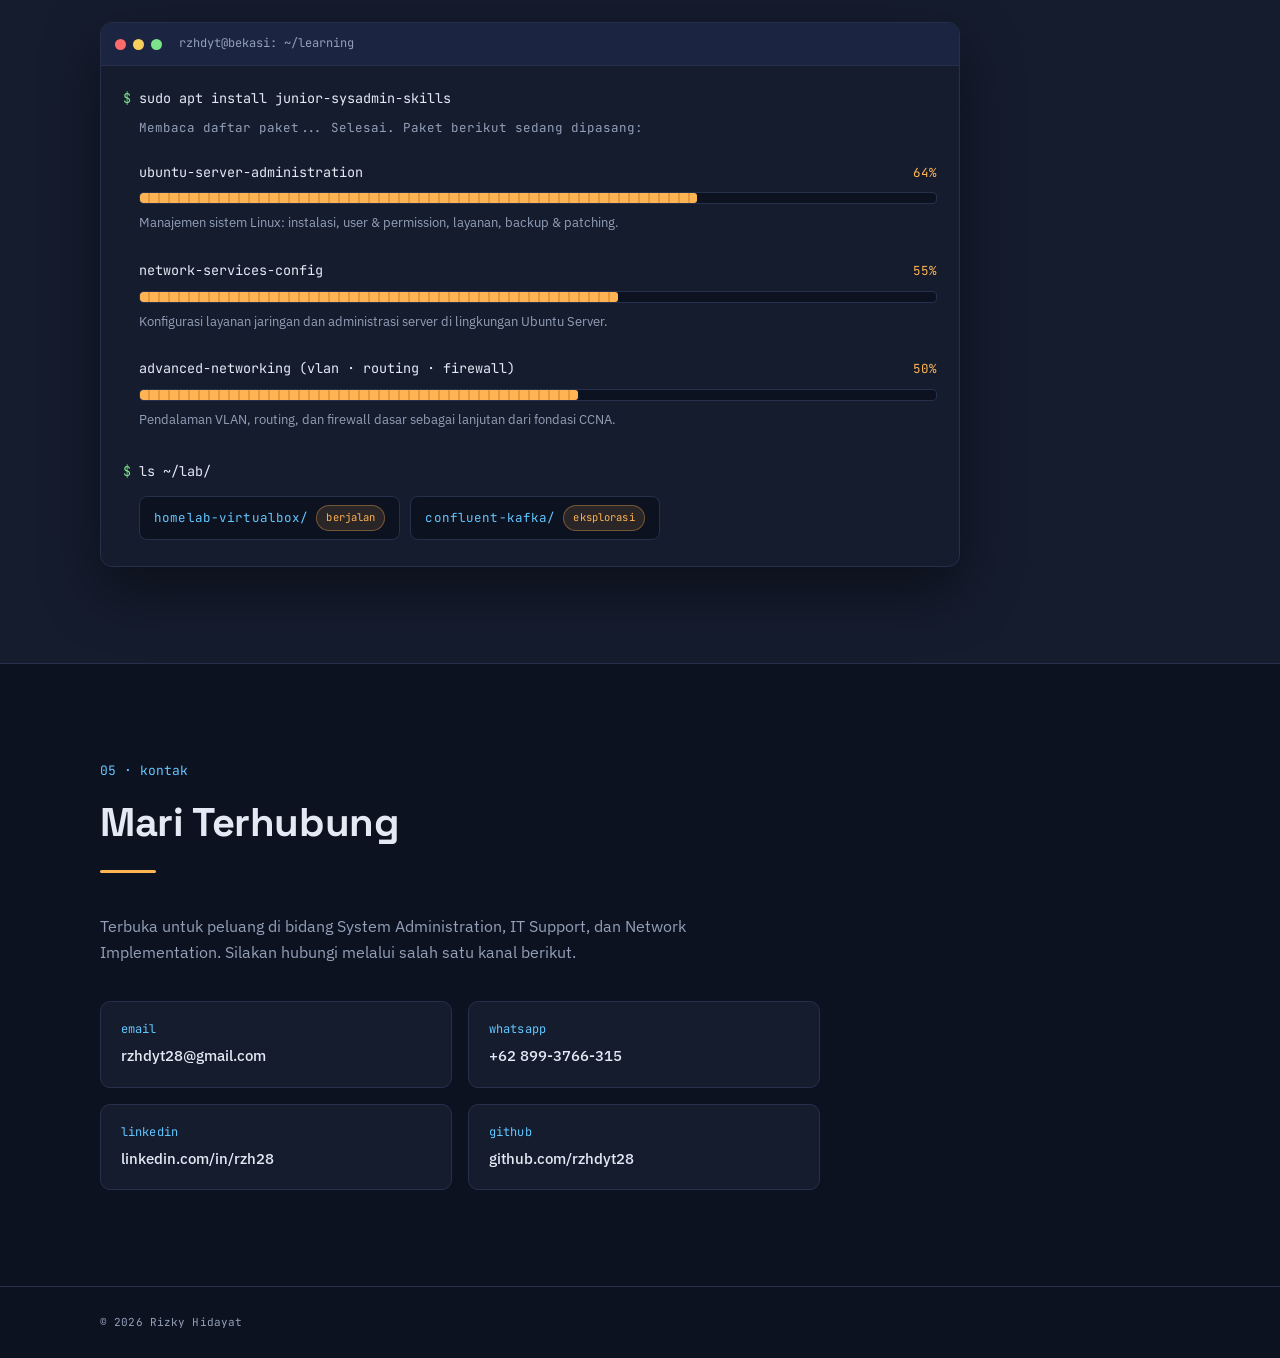
==== commit b22226c8: "Redesign: bilingual ID/EN, portofolio page, pagination, learning terminal" ====
--- a/index.html
+++ b/index.html
@@ -1,268 +1,1008 @@
-<!DOCTYPE html>
-<!-- Website - www.codingnepalweb.com -->
-<html lang="en" dir="ltr">
+<!doctype html>
+<html lang="id" data-lang="id">
   <head>
     <meta charset="UTF-8" />
-    <title>Rizky Hidayat | Specialist IT</title>
+    <meta name="viewport" content="width=device-width, initial-scale=1.0" />
+    <title>Rizky Hidayat — Junior System Administrator | IT Support</title>
+    <meta
+      name="description"
+      content="Portofolio Rizky Hidayat — Junior System Administrator, IT Support & Desktop Support Engineer berbasis di Bekasi / Jakarta."
+    />
+    <link rel="icon" href="assets/images/logo.png" type="image/png" />
+    <link rel="preconnect" href="https://fonts.googleapis.com" />
+    <link rel="preconnect" href="https://fonts.gstatic.com" crossorigin />
+    <link
+      href="https://fonts.googleapis.com/css2?family=Space+Grotesk:wght@400;500;600;700&family=IBM+Plex+Sans:wght@400;500;600&family=JetBrains+Mono:wght@400;500;600&display=swap"
+      rel="stylesheet"
+    />
     <link rel="stylesheet" href="style.css" />
-    <!-- Fontawesome CDN Link -->
-    <link rel="icon" href="assets/images/logo1.png" type="image/icon type" />
-    <link
-      rel="stylesheet"
-      href="https://cdnjs.cloudflare.com/ajax/libs/font-awesome/5.15.2/css/all.min.css"
-    />
-    <meta name="viewport" content="width=device-width, initial-scale=1.0" />
   </head>
-
   <body>
-    <!-- Move to up button -->
-    <div class="scroll-button">
-      <a href="#home"><i class="fas fa-arrow-up"></i></a>
-    </div>
-    <!-- navgaition menu -->
-    <nav>
-      <div class="navbar">
-        <div class="logo"><a href="#">Rizky Hidayat</a></div>
-        <ul class="menu">
-          <li><a href="#home">Home</a></li>
-          <li><a href="#about">About</a></li>
-          <li><a href="#skills">Skills</a></li>
-          <li><a href="#services">Services</a></li>
-          <li><a href="#contact">Contact</a></li>
-          <div class="cancel-btn">
-            <i class="fas fa-times"></i>
-          </div>
+    <!-- ===== NAVBAR ===== -->
+    <nav id="navbar">
+      <div class="nav-inner">
+        <a href="#home" class="brand"
+          ><span class="prompt">Rizky Hidayat</span
+          ><span class="brand-cursor">▊</span></a
+        >
+
+        <ul class="menu" id="menu">
+          <li>
+            <a href="#home"
+              ><span lang="id">Beranda</span><span lang="en">Home</span></a
+            >
+          </li>
+          <li>
+            <a href="#about"
+              ><span lang="id">Tentang</span><span lang="en">About</span></a
+            >
+          </li>
+          <li>
+            <a href="#skills"
+              ><span lang="id">Keahlian</span><span lang="en">Skills</span></a
+            >
+          </li>
+          <li>
+            <a href="#experience"
+              ><span lang="id">Pengalaman</span
+              ><span lang="en">Experience</span></a
+            >
+          </li>
+          <li>
+            <a href="#education"
+              ><span lang="id">Pendidikan</span
+              ><span lang="en">Education</span></a
+            >
+          </li>
+          <li>
+            <a href="#contact"
+              ><span lang="id">Kontak</span><span lang="en">Contact</span></a
+            >
+          </li>
         </ul>
-        <div class="media-icons">
-          <a href="#"><i class="fab fa-facebook-f"></i></a>
-          <a href="#"><i class="fab fa-twitter"></i></a>
-          <a href="#"><i class="fab fa-instagram"></i></a>
+
+        <div class="nav-right">
+          <button
+            class="lang-toggle"
+            id="langToggle"
+            aria-label="Switch language"
+          >
+            <span class="lang-flag">--lang=</span
+            ><span class="lang-opt" data-value="id">id</span
+            ><span class="lang-sep">|</span
+            ><span class="lang-opt" data-value="en">en</span>
+          </button>
+          <button class="menu-btn" id="menuBtn" aria-label="Open menu">
+            <span></span><span></span><span></span>
+          </button>
         </div>
       </div>
-      <div class="menu-btn">
-        <i class="fas fa-bars"></i>
-      </div>
     </nav>
 
-    <!-- Home Section Start -->
-    <section class="home" id="home">
-      <div class="home-content">
-        <div class="text">
-          <div class="text-one">Hello,</div>
-          <div class="text-two">I'm Rizky Hidayat</div>
-          <div class="text-three">IT Support Specialist & Web Developer</div>
-          <div class="text-four">
-            passionate about creating reliable
-            <p>digital systems and solving</p>
-            real-world tech problems.
+    <!-- ===== HERO ===== -->
+    <header class="hero" id="home">
+      <div class="container hero-grid">
+        <div class="hero-text">
+          <p class="eyebrow">// Bekasi · Jakarta, Indonesia</p>
+          <h1>Rizky <span class="accent">Hidayat</span></h1>
+          <p class="hero-role">
+            Junior System Administrator · IT Support · Desktop Support Engineer
+          </p>
+          <p class="hero-desc">
+            <span lang="id"
+              >±4 tahun pengalaman di IT support, desktop support, dan
+              implementasi perangkat jaringan di lingkungan enterprise perbankan
+              — kini berkembang menuju peran System Administrator.</span
+            >
+            <span lang="en"
+              >±4 years of experience in IT support, desktop support, and
+              network device implementation in enterprise banking environments —
+              now growing toward a System Administrator role.</span
+            >
+          </p>
+          <div class="hero-actions">
+            <a href="#contact" class="btn btn-primary"
+              ><span lang="id">Hubungi Saya</span
+              ><span lang="en">Contact Me</span></a
+            >
+            <a
+              href="assets/Rizky_Hidayat_CV.pdf"
+              target="_blank"
+              class="btn btn-ghost"
+              ><span lang="id">Unduh CV</span
+              ><span lang="en">Download CV</span> ↓</a
+            >
           </div>
         </div>
-        <div class="button">
-          <button>
-            <a href="#contact" style="color: black">Hire Me</a>
+
+        <!-- Signature: terminal card -->
+        <div class="terminal" aria-hidden="true">
+          <div class="terminal-bar">
+            <span class="dot red"></span><span class="dot yellow"></span
+            ><span class="dot green"></span>
+            <span class="terminal-title">rzhdyt@bekasi: ~</span>
+          </div>
+          <div class="terminal-body" id="terminalBody">
+            <div class="t-line">
+              <span class="t-prompt">$</span>
+              <span class="t-cmd" data-type="whoami"></span>
+            </div>
+            <div class="t-out t-hidden">
+              rizky_hidayat — junior sysadmin / it support
+            </div>
+            <div class="t-line t-hidden">
+              <span class="t-prompt">$</span>
+              <span class="t-cmd" data-type="uptime --experience"></span>
+            </div>
+            <div class="t-out t-hidden">
+              4 years — banking &amp; enterprise IT
+            </div>
+            <div class="t-line t-hidden">
+              <span class="t-prompt">$</span>
+              <span class="t-cmd" data-type="cat stack.txt"></span>
+            </div>
+            <div class="t-out t-hidden">
+              windows · ubuntu · cisco · huawei · vlan · dhcp/dns
+            </div>
+            <div class="t-line t-hidden">
+              <span class="t-prompt">$</span>
+              <span class="t-cmd" data-type="ping opportunity"></span>
+            </div>
+            <div class="t-out t-hidden">
+              64 bytes from opportunity: status=<span class="ok"
+                >open_to_work</span
+              >
+              ✓
+            </div>
+            <div class="t-line t-hidden">
+              <span class="t-prompt">$</span> <span class="t-cursor">▊</span>
+            </div>
+          </div>
+        </div>
+      </div>
+    </header>
+
+    <!-- ===== ABOUT ===== -->
+    <section id="about" class="section">
+      <div class="container">
+        <p class="sec-label">
+          01 · <span lang="id">tentang</span><span lang="en">about</span>
+        </p>
+        <h2 class="sec-title">
+          <span lang="id">Tentang Saya</span><span lang="en">About Me</span>
+        </h2>
+
+        <div class="about-grid">
+          <div class="about-photo">
+            <img
+              src="assets/images/profile.png"
+              alt="Foto Rizky Hidayat"
+              loading="lazy"
+            />
+          </div>
+          <div class="about-copy">
+            <p>
+              <span lang="id"
+                >Profesional IT dengan pengalaman sekitar empat tahun di bidang
+                IT support, desktop support, dan implementasi perangkat jaringan
+                di lingkungan enterprise perbankan. Terbiasa menangani
+                troubleshooting hardware dan software, dukungan end-user,
+                deployment perangkat, koordinasi lapangan lintas cabang, serta
+                penyusunan dokumentasi implementasi.</span
+              >
+              <span lang="en"
+                >An IT professional with around four years of experience in IT
+                support, desktop support, and network device implementation
+                within enterprise banking environments. Experienced in hardware
+                and software troubleshooting, end-user support, device
+                deployment, cross-branch field coordination, and implementation
+                documentation.</span
+              >
+            </p>
+            <p>
+              <span lang="id"
+                >Saat ini aktif mengembangkan kemampuan ke arah System
+                Administrator di bidang jaringan dan sistem, dengan nilai tambah
+                dari latar belakang pengembangan web (Laravel, Vue.js) dan
+                pengelolaan database (MySQL).</span
+              >
+              <span lang="en"
+                >Currently developing skills toward a System Administrator role
+                in networking and systems, with added value from a web
+                development background (Laravel, Vue.js) and database management
+                (MySQL).</span
+              >
+            </p>
+            <ul class="facts">
+              <li>
+                <span class="fact-k">location</span
+                ><span class="fact-v">Bekasi Kota, Jawa Barat</span>
+              </li>
+              <li>
+                <span class="fact-k">experience</span
+                ><span class="fact-v"
+                  ><span lang="id">±4 tahun</span
+                  ><span lang="en">±4 years</span></span
+                >
+              </li>
+              <li>
+                <span class="fact-k">focus</span
+                ><span class="fact-v"
+                  >System Administration &amp; Networking</span
+                >
+              </li>
+              <li>
+                <span class="fact-k">mobility</span
+                ><span class="fact-v"
+                  ><span lang="id">Siap on-site &amp; dinas Jabodetabek</span
+                  ><span lang="en"
+                    >Available for on-site work &amp; travel (Greater
+                    Jakarta)</span
+                  ></span
+                >
+              </li>
+            </ul>
+            <a
+              href="assets/Rizky_Hidayat_CV.pdf"
+              target="_blank"
+              class="btn btn-primary"
+              ><span lang="id">Unduh CV (PDF)</span
+              ><span lang="en">Download CV (PDF)</span></a
+            >
+          </div>
+        </div>
+      </div>
+    </section>
+
+    <!-- ===== SKILLS ===== -->
+    <section id="skills" class="section alt">
+      <div class="container">
+        <p class="sec-label">
+          02 · <span lang="id">keahlian</span><span lang="en">skills</span>
+        </p>
+        <h2 class="sec-title">
+          <span lang="id">Keahlian Utama</span
+          ><span lang="en">Core Skills</span>
+        </h2>
+
+        <div class="skill-grid">
+          <article class="skill-card">
+            <h3 class="mono">~/it-support</h3>
+            <p class="skill-name">
+              <span lang="id">IT &amp; Desktop Support</span
+              ><span lang="en">IT &amp; Desktop Support</span>
+            </p>
+            <p>
+              <span lang="id"
+                >Troubleshooting hardware &amp; software, instalasi dan
+                konfigurasi perangkat, dukungan end-user (±25 pengguna),
+                maintenance operasional, remote support via AnyDesk,
+                UltraViewer, MobaXterm (SSH).</span
+              ><span lang="en"
+                >Hardware &amp; software troubleshooting, device installation
+                and configuration, end-user support (±25 users), operational
+                maintenance, remote support via AnyDesk, UltraViewer, MobaXterm
+                (SSH).</span
+              >
+            </p>
+          </article>
+
+          <article class="skill-card">
+            <h3 class="mono">~/deployment</h3>
+            <p class="skill-name">
+              <span lang="id">Deployment Perangkat Jaringan</span
+              ><span lang="en">Network Device Deployment</span>
+            </p>
+            <p>
+              <span lang="id"
+                >Deployment access point, switch, dan router (Huawei);
+                penanganan perangkat Cisco; assessment pra-implementasi;
+                labeling, inventory, asset tracking, checklist, dan laporan
+                implementasi.</span
+              ><span lang="en"
+                >Deployment of access points, switches, and routers (Huawei);
+                Cisco device handling; pre-implementation assessment; labeling,
+                inventory, asset tracking, checklists, and implementation
+                reports.</span
+              >
+            </p>
+          </article>
+
+          <article class="skill-card">
+            <h3 class="mono">~/networking</h3>
+            <p class="skill-name">
+              <span lang="id">Jaringan Dasar</span
+              ><span lang="en">Networking Fundamentals</span>
+            </p>
+            <p>
+              <span lang="id"
+                >IP addressing (static &amp; DHCP), DNS, VLAN, basic networking;
+                pengujian LAN; crimping kabel; perangkat Cisco dan Huawei
+                (switch, router, AP).</span
+              ><span lang="en"
+                >IP addressing (static &amp; DHCP), DNS, VLAN, basic networking;
+                LAN testing; cable crimping; Cisco and Huawei devices (switches,
+                routers, APs).</span
+              >
+            </p>
+          </article>
+
+          <article class="skill-card">
+            <h3 class="mono">~/sysadmin</h3>
+            <p class="skill-name">
+              <span lang="id">Sistem &amp; Administrasi</span
+              ><span lang="en">Systems &amp; Administration</span>
+            </p>
+            <p>
+              <span lang="id"
+                >Windows 10/11; Ubuntu LTS &amp; Linux CLI dasar; Windows CMD
+                (ipconfig, ping, netstat, sfc); virtualisasi VirtualBox;
+                manajemen user &amp; permission; backup, restore,
+                patching.</span
+              ><span lang="en"
+                >Windows 10/11; Ubuntu LTS &amp; basic Linux CLI; Windows CMD
+                (ipconfig, ping, netstat, sfc); VirtualBox virtualization; user
+                &amp; permission management; backup, restore, patching.</span
+              >
+            </p>
+          </article>
+
+          <article class="skill-card">
+            <h3 class="mono">~/tools</h3>
+            <p class="skill-name">
+              <span lang="id">Tools &amp; Platform</span
+              ><span lang="en">Tools &amp; Platforms</span>
+            </p>
+            <p>
+              <span lang="id"
+                >Microsoft 365 (Word, Excel, PowerPoint, Visio, Outlook, Teams);
+                Google Workspace; Git; Postman; HeidiSQL; VS Code; Laragon;
+                Google Form.</span
+              ><span lang="en"
+                >Microsoft 365 (Word, Excel, PowerPoint, Visio, Outlook, Teams);
+                Google Workspace; Git; Postman; HeidiSQL; VS Code; Laragon;
+                Google Forms.</span
+              >
+            </p>
+          </article>
+
+          <article class="skill-card">
+            <h3 class="mono">~/dev</h3>
+            <p class="skill-name">
+              <span lang="id">Programming (Nilai Tambah)</span
+              ><span lang="en">Programming (Added Value)</span>
+            </p>
+            <p>
+              <span lang="id"
+                >PHP (Laravel), JavaScript (Vue.js), MySQL — pemahaman alur
+                aplikasi dan integrasi API untuk mendukung troubleshooting
+                lintas tim.</span
+              ><span lang="en"
+                >PHP (Laravel), JavaScript (Vue.js), MySQL — understanding of
+                application flows and API integration to support cross-team
+                troubleshooting.</span
+              >
+            </p>
+          </article>
+        </div>
+
+        <p class="soft-skills">
+          <span class="mono accent2">soft_skills:</span>
+          <span lang="id"
+            >komunikasi efektif · adaptasi cepat · koordinasi lapangan &amp; tim
+            · dokumentasi teknis · problem solving · familiar konsep ITIL &amp;
+            SLA</span
+          >
+          <span lang="en"
+            >effective communication · fast adaptation · field &amp; team
+            coordination · technical documentation · problem solving · familiar
+            with ITIL &amp; SLA concepts</span
+          >
+        </p>
+      </div>
+    </section>
+
+    <!-- ===== EXPERIENCE ===== -->
+    <section id="experience" class="section">
+      <div class="container">
+        <p class="sec-label">
+          03 · <span lang="id">pengalaman</span
+          ><span lang="en">experience</span>
+        </p>
+        <h2 class="sec-title">
+          <span lang="id">Pengalaman Kerja</span
+          ><span lang="en">Work Experience</span>
+        </h2>
+
+        <div class="timeline">
+          <article class="job">
+            <div class="job-when mono">Jan 2026 – Jun 2026</div>
+            <div class="job-body">
+              <h3>
+                <a href="portofolio.html#berca">IT Desktop Support Engineer</a>
+              </h3>
+              <p class="job-org">PT Berca Hardayaperkasa — Jakarta</p>
+              <p class="job-note">
+                <span lang="id"
+                  >Dua project implementasi infrastruktur IT perbankan skala
+                  enterprise di lingkungan Bank Mandiri — cakupan lebih dari 30
+                  cabang di dalam dan luar Jabodetabek, termasuk penugasan dinas
+                  lintas kota.</span
+                ><span lang="en"
+                  >Two enterprise-scale banking IT infrastructure implementation
+                  projects within Bank Mandiri — covering 30+ branches inside
+                  and outside Greater Jakarta, including cross-city
+                  assignments.</span
+                >
+              </p>
+
+              <p class="job-sub mono">
+                // Smart Branch &amp; Access Point (Apr–Jun 2026)
+              </p>
+              <ul>
+                <li>
+                  <span lang="id"
+                    >Pre-deployment preparation perangkat access point dan
+                    tablet untuk program Smart Branch.</span
+                  ><span lang="en"
+                    >Pre-deployment preparation of access points and tablets for
+                    the Smart Branch program.</span
+                  >
+                </li>
+                <li>
+                  <span lang="id"
+                    >Koordinasi dengan pihak cabang untuk kesiapan lokasi dan
+                    kelancaran instalasi lapangan.</span
+                  ><span lang="en"
+                    >Coordinated with branch teams to ensure site readiness and
+                    smooth field installation.</span
+                  >
+                </li>
+                <li>
+                  <span lang="id"
+                    >Deployment, verifikasi fungsi perangkat, labeling,
+                    checklist, dan asset tracking di setiap cabang.</span
+                  ><span lang="en"
+                    >Deployment, device function verification, labeling,
+                    checklists, and asset tracking at each branch.</span
+                  >
+                </li>
+                <li>
+                  <span lang="id"
+                    >Penyusunan dokumentasi dan laporan implementasi secara
+                    manual dan melalui Google Form.</span
+                  ><span lang="en"
+                    >Prepared implementation documentation and reports manually
+                    and via Google Forms.</span
+                  >
+                </li>
+              </ul>
+
+              <p class="job-sub mono">
+                // Assessment &amp; Implementasi Switch–Router (Jan–Mar 2026)
+              </p>
+              <ul>
+                <li>
+                  <span lang="id"
+                    >Assessment kondisi switch dan router Huawei sebelum
+                    penggantian ke unit baru.</span
+                  ><span lang="en"
+                    >Assessed Huawei switch and router conditions prior to
+                    replacement with new units.</span
+                  >
+                </li>
+                <li>
+                  <span lang="id"
+                    >Instalasi dan upgrade switch serta router untuk
+                    meningkatkan stabilitas jaringan cabang.</span
+                  ><span lang="en"
+                    >Installed and upgraded switches and routers to improve
+                    branch network stability.</span
+                  >
+                </li>
+                <li>
+                  <span lang="id"
+                    >Troubleshooting konektivitas dan perangkat jaringan dasar
+                    selama implementasi.</span
+                  ><span lang="en"
+                    >Handled connectivity and basic network device
+                    troubleshooting during implementation.</span
+                  >
+                </li>
+                <li>
+                  <span lang="id"
+                    >Koordinasi dengan tim teknis dan perwakilan cabang sesuai
+                    standar perusahaan.</span
+                  ><span lang="en"
+                    >Coordinated with technical teams and branch representatives
+                    per company standards.</span
+                  >
+                </li>
+              </ul>
+              <a class="job-link" href="portofolio.html#berca"
+                ><span lang="id">Lihat portofolio &amp; dokumentasi →</span
+                ><span lang="en">View portfolio &amp; documentation →</span></a
+              >
+            </div>
+          </article>
+
+          <article class="job">
+            <div class="job-when mono">Agu 2024 – Agu 2025</div>
+            <div class="job-body">
+              <h3><a href="portofolio.html#teguh-karya">IT Staff</a></h3>
+              <p class="job-org">CV Teguh Karya Mandiri — Jakarta</p>
+              <ul>
+                <li>
+                  <span lang="id"
+                    >Dukungan teknis hardware, software, dan jaringan dasar
+                    untuk ±25 staf dan tim proyek.</span
+                  ><span lang="en"
+                    >Provided hardware, software, and basic network support for
+                    ±25 staff and project teams.</span
+                  >
+                </li>
+                <li>
+                  <span lang="id"
+                    >Instalasi Windows, software, driver, dan antivirus pada
+                    laptop, desktop, serta perangkat jaringan.</span
+                  ><span lang="en"
+                    >Installed Windows, software, drivers, and antivirus on
+                    laptops, desktops, and network devices.</span
+                  >
+                </li>
+                <li>
+                  <span lang="id"
+                    >Mendukung digitalisasi administrasi dan pengelolaan arsip
+                    dokumen proyek secara digital.</span
+                  ><span lang="en"
+                    >Supported administrative digitalization and digital
+                    management of project document archives.</span
+                  >
+                </li>
+                <li>
+                  <span lang="id"
+                    >Pemeliharaan jaringan kantor: konfigurasi IP addressing,
+                    printer, dan troubleshooting konektivitas.</span
+                  ><span lang="en"
+                    >Maintained office network: IP addressing configuration,
+                    printer setup, and connectivity troubleshooting.</span
+                  >
+                </li>
+              </ul>
+              <a class="job-link" href="portofolio.html#teguh-karya"
+                ><span lang="id">Lihat portofolio &amp; dokumentasi →</span
+                ><span lang="en">View portfolio &amp; documentation →</span></a
+              >
+            </div>
+          </article>
+
+          <article class="job">
+            <div class="job-when mono">Mei 2024 – Jul 2024</div>
+            <div class="job-body">
+              <h3><a href="portofolio.html#jiexpo">Freelance IT Support</a></h3>
+              <p class="job-org">PT Jakarta International Expo — Jakarta</p>
+              <ul>
+                <li>
+                  <span lang="id"
+                    >Mendukung operasional sistem dan perangkat IT selama Pekan
+                    Raya Jakarta (PRJ).</span
+                  ><span lang="en"
+                    >Supported IT systems and device operations during the
+                    Jakarta Fair (PRJ).</span
+                  >
+                </li>
+                <li>
+                  <span lang="id"
+                    >Konfigurasi dan troubleshooting terminal POS, printer
+                    tiket, scanner gate, jaringan, dan perangkat
+                    pembayaran.</span
+                  ><span lang="en"
+                    >Configured and troubleshot POS terminals, ticket printers,
+                    gate scanners, network, and payment devices.</span
+                  >
+                </li>
+                <li>
+                  <span lang="id"
+                    >Solusi teknis real-time untuk gangguan pembacaan tiket di
+                    gate demi kelancaran event.</span
+                  ><span lang="en"
+                    >Delivered real-time fixes for gate ticket-reading issues to
+                    keep the event running smoothly.</span
+                  >
+                </li>
+              </ul>
+              <a class="job-link" href="portofolio.html#jiexpo"
+                ><span lang="id">Lihat portofolio &amp; dokumentasi →</span
+                ><span lang="en">View portfolio &amp; documentation →</span></a
+              >
+            </div>
+          </article>
+
+          <article class="job">
+            <div class="job-when mono">Jan 2024 – Apr 2024</div>
+            <div class="job-body">
+              <h3>
+                <a href="portofolio.html#kreasindo"
+                  >Freelance IT Helpdesk / Support</a
+                >
+              </h3>
+              <p class="job-org">PT Kreasindo — Bekasi</p>
+              <ul>
+                <li>
+                  <span lang="id"
+                    >Memantau performa internal system dan menganalisis log
+                    aplikasi untuk identifikasi masalah.</span
+                  ><span lang="en"
+                    >Monitored internal system performance and analyzed
+                    application logs to identify issues.</span
+                  >
+                </li>
+                <li>
+                  <span lang="id"
+                    >Melaporkan rata-rata ±15 issue per bulan kepada tim
+                    developer untuk perbaikan berkelanjutan.</span
+                  ><span lang="en"
+                    >Reported ±15 issues per month on average to the developer
+                    team for continuous improvement.</span
+                  >
+                </li>
+                <li>
+                  <span lang="id"
+                    >Menyusun laporan kinerja aplikasi berkala sebagai bahan
+                    evaluasi manajemen.</span
+                  ><span lang="en"
+                    >Prepared periodic application performance reports for
+                    management evaluation.</span
+                  >
+                </li>
+              </ul>
+              <a class="job-link" href="portofolio.html#kreasindo"
+                ><span lang="id">Lihat portofolio &amp; dokumentasi →</span
+                ><span lang="en">View portfolio &amp; documentation →</span></a
+              >
+            </div>
+          </article>
+
+          <article class="job">
+            <div class="job-when mono">Agu 2022 – Jul 2023</div>
+            <div class="job-body">
+              <h3>
+                <a href="portofolio.html#chronos">Junior Frontend Developer</a>
+              </h3>
+              <p class="job-org">PT Chronos Universal — Tangerang</p>
+              <ul>
+                <li>
+                  <span lang="id"
+                    >Mengembangkan antarmuka web dan mobile responsif
+                    menggunakan Vue.js.</span
+                  ><span lang="en"
+                    >Built responsive web and mobile interfaces using
+                    Vue.js.</span
+                  >
+                </li>
+                <li>
+                  <span lang="id"
+                    >Implementasi fitur baru dan kolaborasi tim untuk efisiensi
+                    pengembangan produk.</span
+                  ><span lang="en"
+                    >Implemented new features and collaborated with the team to
+                    improve development efficiency.</span
+                  >
+                </li>
+              </ul>
+              <a class="job-link" href="portofolio.html#chronos"
+                ><span lang="id">Lihat portofolio &amp; dokumentasi →</span
+                ><span lang="en">View portfolio &amp; documentation →</span></a
+              >
+            </div>
+          </article>
+
+          <article class="job">
+            <div class="job-when mono">Okt 2020 – Jul 2022</div>
+            <div class="job-body">
+              <h3>
+                <a href="portofolio.html#bigrich">Junior Backend Developer</a>
+              </h3>
+              <p class="job-org">The Big Rich Group — Jakarta Selatan</p>
+              <ul>
+                <li>
+                  <span lang="id"
+                    >Merancang dan mengembangkan fitur aplikasi dari sisi
+                    frontend maupun backend.</span
+                  ><span lang="en"
+                    >Designed and developed application features on both
+                    frontend and backend.</span
+                  >
+                </li>
+                <li>
+                  <span lang="id"
+                    >Membangun REST API untuk integrasi sistem internal dan
+                    pihak ketiga.</span
+                  ><span lang="en"
+                    >Built REST APIs for internal and third-party system
+                    integration.</span
+                  >
+                </li>
+                <li>
+                  <span lang="id"
+                    >Maintenance dan optimasi aplikasi untuk menjaga stabilitas
+                    performa sistem.</span
+                  ><span lang="en"
+                    >Maintained and optimized applications to keep system
+                    performance stable.</span
+                  >
+                </li>
+              </ul>
+              <a class="job-link" href="portofolio.html#bigrich"
+                ><span lang="id">Lihat portofolio &amp; dokumentasi →</span
+                ><span lang="en">View portfolio &amp; documentation →</span></a
+              >
+            </div>
+          </article>
+        </div>
+
+        <!-- pagination -->
+        <div
+          class="pagination"
+          id="expPagination"
+          aria-label="Experience pagination"
+        >
+          <button class="pg-btn" id="pgPrev" aria-label="Previous page">
+            ‹ prev
           </button>
-
-          <button>
-            <a href="#services" style="color: black">View My Project</a>
+          <div class="pg-pages" id="pgPages"></div>
+          <button class="pg-btn" id="pgNext" aria-label="Next page">
+            next ›
           </button>
         </div>
       </div>
     </section>
 
-    <!-- About Section Start -->
-    <section class="about" id="about">
-      <div class="content">
-        <div class="title"><span>About Me</span></div>
-        <div class="about-details">
-          <div class="left">
-            <img src="assets/images/about.png" alt="" />
+    <!-- ===== EDUCATION & CERTS ===== -->
+    <section id="education" class="section alt">
+      <div class="container">
+        <p class="sec-label">
+          04 · <span lang="id">pendidikan</span><span lang="en">education</span>
+        </p>
+        <h2 class="sec-title">
+          <span lang="id">Pendidikan &amp; Sertifikasi</span
+          ><span lang="en">Education &amp; Certifications</span>
+        </h2>
+
+        <div class="edu-grid">
+          <div class="edu-col">
+            <h3 class="mono accent2">/education</h3>
+            <div class="edu-item">
+              <p class="edu-when mono">2016 – 2020</p>
+              <h4>
+                <span lang="id">S1 Teknik Informatika</span
+                ><span lang="en">B.Sc. in Informatics Engineering</span>
+              </h4>
+              <p class="edu-org">
+                Universitas Krisnadwipayana — Bekasi ·
+                <span lang="id">IPK 3,20</span><span lang="en">GPA 3.20</span>
+              </p>
+            </div>
+            <div class="edu-item">
+              <p class="edu-when mono">2011 – 2014</p>
+              <h4>
+                <span lang="id">SMK Teknik Instalasi Tenaga Listrik</span
+                ><span lang="en"
+                  >Vocational High School — Electrical Power Installation</span
+                >
+              </h4>
+              <p class="edu-org">SMK Dinamika Pembangunan 1 — Jakarta</p>
+            </div>
           </div>
-          <div class="right">
-            <div class="topic">IT Support and IT Developer Is My Passion</div>
-            <p>
-              I am a highly experienced and dedicated IT specialist with
-              expertise in providing comprehensive technical support. I am
-              proficient in software installation, troubleshooting various
-              IT-related technical issues, and ensuring optimal system and
-              device functionality. Furthermore, I possess strong web
-              development skills, with expertise in using the Laravel and Vue.js
-              frameworks to build modern and responsive web applications. My
-              experience also includes database management using MySQL, ensuring
-              secure and efficient data storage.
-            </p>
-            <div class="button">
-              <button>
-                <a
-                  href="assets/Rizky_Hidayat_CV.pdf"
-                  target="_blank"
-                  style="color: black"
-                  >Download CV</a
+
+          <div class="edu-col">
+            <h3 class="mono accent2">/certifications</h3>
+            <div class="edu-item">
+              <h4>Cisco CCNA v7</h4>
+              <p class="edu-org">
+                <span lang="id"
+                  >Sertifikat resmi Cisco NetAcad — kerja sama dengan
+                  Universitas Krisnadwipayana</span
+                ><span lang="en"
+                  >Official Cisco NetAcad certificate — in partnership with
+                  Universitas Krisnadwipayana</span
                 >
-              </button>
+              </p>
+            </div>
+            <div class="edu-item">
+              <h4>Fullstack Web Development: Laravel &amp; Vue.js</h4>
+              <p class="edu-org">BuildWithAngga (BWA)</p>
+            </div>
+          </div>
+        </div>
+
+        <!-- ===== CURRENTLY LEARNING — terminal installer ===== -->
+        <div class="learning" id="learning">
+          <div class="learning-head">
+            <h3 class="learning-title">
+              <span lang="id">Sedang Dipelajari</span
+              ><span lang="en">Currently Learning</span>
+            </h3>
+            <p class="learning-sub">
+              <span lang="id"
+                >Peta belajar menuju peran Junior System Administrator — progres
+                diperbarui seiring waktu.</span
+              >
+              <span lang="en"
+                >Learning roadmap toward a Junior System Administrator role —
+                progress updated over time.</span
+              >
+            </p>
+          </div>
+
+          <div class="terminal learn-terminal">
+            <div class="terminal-bar">
+              <span class="dot red"></span><span class="dot yellow"></span
+              ><span class="dot green"></span>
+              <span class="terminal-title">rzhdyt@bekasi: ~/learning</span>
+            </div>
+            <div class="terminal-body learn-body">
+              <div class="learn-line">
+                <span class="t-prompt">$</span>
+                <span class="t-cmd"
+                  >sudo apt install junior-sysadmin-skills</span
+                >
+              </div>
+              <div class="learn-out">
+                <span lang="id"
+                  >Membaca daftar paket... Selesai. Paket berikut sedang
+                  dipasang:</span
+                ><span lang="en"
+                  >Reading package lists... Done. The following packages are
+                  being installed:</span
+                >
+              </div>
+
+              <div class="learn-item" data-progress="70">
+                <div class="learn-row">
+                  <span class="learn-name">ubuntu-server-administration</span>
+                  <span class="learn-pct mono">0%</span>
+                </div>
+                <div class="learn-bar"><div class="learn-fill"></div></div>
+                <p class="learn-desc">
+                  <span lang="id"
+                    >Manajemen sistem Linux: instalasi, user &amp; permission,
+                    layanan, backup &amp; patching.</span
+                  ><span lang="en"
+                    >Linux system management: installation, users &amp;
+                    permissions, services, backup &amp; patching.</span
+                  >
+                </p>
+              </div>
+
+              <div class="learn-item" data-progress="60">
+                <div class="learn-row">
+                  <span class="learn-name">network-services-config</span>
+                  <span class="learn-pct mono">0%</span>
+                </div>
+                <div class="learn-bar"><div class="learn-fill"></div></div>
+                <p class="learn-desc">
+                  <span lang="id"
+                    >Konfigurasi layanan jaringan dan administrasi server di
+                    lingkungan Ubuntu Server.</span
+                  ><span lang="en"
+                    >Network service configuration and server administration on
+                    Ubuntu Server.</span
+                  >
+                </p>
+              </div>
+
+              <div class="learn-item" data-progress="55">
+                <div class="learn-row">
+                  <span class="learn-name"
+                    >advanced-networking (vlan · routing · firewall)</span
+                  >
+                  <span class="learn-pct mono">0%</span>
+                </div>
+                <div class="learn-bar"><div class="learn-fill"></div></div>
+                <p class="learn-desc">
+                  <span lang="id"
+                    >Pendalaman VLAN, routing, dan firewall dasar sebagai
+                    lanjutan dari fondasi CCNA.</span
+                  ><span lang="en"
+                    >Deeper study of VLANs, routing, and basic firewalls,
+                    building on CCNA foundations.</span
+                  >
+                </p>
+              </div>
+
+              <div class="learn-lab">
+                <span class="t-prompt">$</span>
+                <span class="t-cmd">ls ~/lab/</span>
+                <div class="learn-lab-items">
+                  <a href="portofolio.html#in-progress" class="lab-chip mono"
+                    >homelab-virtualbox/
+                    <span class="badge-mini"
+                      ><span lang="id">berjalan</span
+                      ><span lang="en">ongoing</span></span
+                    ></a
+                  >
+                  <a href="portofolio.html#in-progress" class="lab-chip mono"
+                    >confluent-kafka/
+                    <span class="badge-mini"
+                      ><span lang="id">eksplorasi</span
+                      ><span lang="en">exploring</span></span
+                    ></a
+                  >
+                </div>
+              </div>
             </div>
           </div>
         </div>
       </div>
     </section>
 
-    <!-- My Skill Section Start -->
-    <!-- Section Tag and Other Div will same where we need to put same CSS -->
-    <section class="skills" id="skills">
-      <div class="content">
-        <div class="title"><span>My Skills</span></div>
-        <div class="skills-details">
-          <div class="text">
-            <div class="topic">Skills Reflects Our Knowledge</div>
-            <p>
-              Fundamental to my work as an IT specialist is a strong foundation
-              in diverse IT disciplines. This underpins both my technical
-              support provision and web application development. My proficiency
-              in software installation and troubleshooting stems from a
-              comprehensive understanding of operating systems and computer
-              architecture. Similarly, my ability to develop web applications
-              using Laravel, Vue.js, and MySQL is grounded in knowledge of web
-              application architecture, database design principles, and sound
-              programming practices. This expertise enables me not only to
-              execute tasks effectively but also to deliver innovative and
-              impactful solutions.
-            </p>
-            <div class="experience">
-              <div class="num">4</div>
-              <div class="exp">
-                Years Of <br />
-                Experience
-              </div>
-            </div>
-          </div>
-          <div class="boxes">
-            <div class="box">
-              <div class="topic">HTML</div>
-              <div class="per">90%</div>
-            </div>
-            <div class="box">
-              <div class="topic">CSS</div>
-              <div class="per">80%</div>
-            </div>
-            <div class="box">
-              <div class="topic">JavScript</div>
-              <div class="per">70%</div>
-            </div>
-            <div class="box">
-              <div class="topic">PHP</div>
-              <div class="per">60%</div>
-            </div>
-          </div>
+    <!-- ===== CONTACT ===== -->
+    <section id="contact" class="section">
+      <div class="container contact-wrap">
+        <p class="sec-label">
+          05 · <span lang="id">kontak</span><span lang="en">contact</span>
+        </p>
+        <h2 class="sec-title">
+          <span lang="id">Mari Terhubung</span
+          ><span lang="en">Let's Connect</span>
+        </h2>
+        <p class="contact-lead">
+          <span lang="id"
+            >Terbuka untuk peluang di bidang System Administration, IT Support,
+            dan Network Implementation. Silakan hubungi melalui salah satu kanal
+            berikut.</span
+          >
+          <span lang="en"
+            >Open to opportunities in System Administration, IT Support, and
+            Network Implementation. Feel free to reach out through any of the
+            channels below.</span
+          >
+        </p>
+
+        <div class="contact-grid">
+          <a class="contact-card" href="mailto:rzhdyt28@gmail.com">
+            <span class="mono ck">email</span>
+            <span class="cv">rzhdyt28@gmail.com</span>
+          </a>
+          <a
+            class="contact-card"
+            href="https://wa.me/628993766315"
+            target="_blank"
+            rel="noopener"
+          >
+            <span class="mono ck">whatsapp</span>
+            <span class="cv">+62 899-3766-315</span>
+          </a>
+          <a
+            class="contact-card"
+            href="https://www.linkedin.com/in/rzh28"
+            target="_blank"
+            rel="noopener"
+          >
+            <span class="mono ck">linkedin</span>
+            <span class="cv">linkedin.com/in/rzh28</span>
+          </a>
+          <a class="contact-card" href="#" target="_blank" rel="noopener">
+            <span class="mono ck">github</span>
+            <span class="cv">github.com/rzhdyt28</span>
+          </a>
         </div>
       </div>
     </section>
 
-    <!-- My Services Section Start -->
-    <section class="services" id="services">
-      <div class="content">
-        <div class="title"><span>My Services</span></div>
-        <div class="boxes">
-          <div class="box">
-            <div class="icon">
-              <i class="fas fa-desktop"></i>
-            </div>
-            <div class="topic">Web Devlopment</div>
-            <p>
-              Lorem ipsum dolor sit amet, consectetur adipisicing elit. Mollitia
-              autem quam odio, qui voluptatem eligendi?
-            </p>
-          </div>
-          <div class="box">
-            <div class="icon">
-              <i class="fas fa-paint-brush"></i>
-            </div>
-            <div class="topic">Graphic Design</div>
-            <p>
-              Lorem ipsum dolor sit amet, consectetur adipisicing elit. Mollitia
-              autem quam odio, qui voluptatem eligendi?
-            </p>
-          </div>
-          <div class="box">
-            <div class="icon">
-              <i class="fas fa-chart-line"></i>
-            </div>
-            <div class="topic">Digital Marketing</div>
-            <p>
-              Lorem ipsum dolor sit amet, consectetur adipisicing elit. Mollitia
-              autem quam odio, qui voluptatem eligendi?
-            </p>
-          </div>
-          <div class="box">
-            <div class="icon">
-              <i class="fab fa-android"></i>
-            </div>
-            <div class="topic">Icon Design</div>
-            <p>
-              Lorem ipsum dolor sit amet, consectetur adipisicing elit. Mollitia
-              autem quam odio, qui voluptatem eligendi?
-            </p>
-          </div>
-          <div class="box">
-            <div class="icon">
-              <i class="fas fa-camera-retro"></i>
-            </div>
-            <div class="topic">Photography</div>
-            <p>
-              Lorem ipsum dolor sit amet, consectetur adipisicing elit. Mollitia
-              autem quam odio, qui voluptatem eligendi?
-            </p>
-          </div>
-          <div class="box">
-            <div class="icon">
-              <i class="fas fa-tablet-alt"></i>
-            </div>
-            <div class="topic">Apps Devlopment</div>
-            <p>
-              Lorem ipsum dolor sit amet, consectetur adipisicing elit. Mollitia
-              autem quam odio, qui voluptatem eligendi?
-            </p>
-          </div>
-        </div>
-      </div>
-    </section>
-
-    <!-- Contact Me section Start -->
-    <section class="contact" id="contact">
-      <div class="content">
-        <div class="title"><span>Contact Me</span></div>
-        <div class="text">
-          <div class="topic">Have Any Project?</div>
-          <p>Interested in collaborating or discussing a project?</p>
-          <p style="color: grey">
-            Feel free to reach out via email or WhatsApp below.
-          </p>
-          <div class="button">
-            <button>
-              <a
-                href="https://wa.me/628993766315"
-                target="_blank"
-                style="color: black"
-                >Whatsapp</a
-              >
-            </button>
-            <button>
-              <a
-                href="mailto:rzhdyt28@gamil.com"
-                target="_blank"
-                style="color: black"
-                >Email</a
-              >
-            </button>
-          </div>
-        </div>
-      </div>
-    </section>
-
-    <!-- Footer Section Start -->
     <footer>
-      <div class="text">
-        <span>© 2025 Rizky Hidayat. All rights reserved.</span>
+      <div class="container footer-inner">
+        <span class="mono">© 2026 Rizky Hidayat</span>
+        <span class="mono muted"
+          ><span lang="id"> </span><span lang="en"> </span
+        ></span>
       </div>
     </footer>
+
+    <a href="#home" class="scroll-top" id="scrollTop" aria-label="Back to top"
+      >↑</a
+    >
 
     <script src="script.js"></script>
   </body>
--- a/style.css
+++ b/style.css
@@ -1,595 +1,737 @@
-/* Google Font CDN Link */
-@import url("https://fonts.googleapis.com/css2?family=Poppins:wght@400;500;600;700&family=Ubuntu:wght@400;500;700&display=swap");
-
-* {
-  margin: 0;
-  padding: 0;
-  box-sizing: border-box;
-  text-decoration: none;
-  scroll-behavior: smooth;
-}
-
-/* Custom Scroll Bar CSS */
-::-webkit-scrollbar {
-  width: 10px;
-}
-
-::-webkit-scrollbar-track {
-  background: #f1f1f1;
-}
-
-::-webkit-scrollbar-thumb {
-  background: #6e93f7;
-  border-radius: 12px;
-  transition: all 0.3s ease;
-}
-
-::-webkit-scrollbar-thumb:hover {
-  background: #4070f4;
-}
-
-/* navbar styling */
+/* ============================================================
+   Rizky Hidayat — Portfolio
+   Palette: ink navy · amber phosphor · signal cyan
+   Type: Space Grotesk (display) · IBM Plex Sans (body) · JetBrains Mono (utility)
+   ============================================================ */
+
+:root {
+  --bg: #0d1220;
+  --surface: #151c2e;
+  --surface-2: #1b2440;
+  --line: #26304c;
+  --text: #e4e9f4;
+  --muted: #93a0b8;
+  --amber: #ffb454;
+  --amber-dim: rgba(255, 180, 84, 0.12);
+  --cyan: #63c7ff;
+  --green: #7ce38b;
+  --red: #ff6b6b;
+  --yellow: #f7cf5c;
+  --radius: 10px;
+  --font-display: "Space Grotesk", sans-serif;
+  --font-body: "IBM Plex Sans", sans-serif;
+  --font-mono: "JetBrains Mono", monospace;
+}
+
+* { margin: 0; padding: 0; box-sizing: border-box; }
+html { scroll-behavior: smooth; }
+
+body {
+  background: var(--bg);
+  color: var(--text);
+  font-family: var(--font-body);
+  font-size: 16px;
+  line-height: 1.65;
+  -webkit-font-smoothing: antialiased;
+}
+
+/* ---- language switching ---- */
+html[data-lang="id"] [lang="en"] { display: none; }
+html[data-lang="en"] [lang="id"] { display: none; }
+
+/* ---- utilities ---- */
+.container { width: min(1080px, 92%); margin: 0 auto; }
+.mono { font-family: var(--font-mono); font-size: 0.85em; letter-spacing: 0.01em; }
+.accent { color: var(--amber); }
+.accent2 { color: var(--cyan); }
+.muted { color: var(--muted); }
+a { color: var(--cyan); text-decoration: none; }
+img { max-width: 100%; display: block; }
+
+::selection { background: var(--amber); color: #14100a; }
+
+::-webkit-scrollbar { width: 10px; }
+::-webkit-scrollbar-track { background: var(--bg); }
+::-webkit-scrollbar-thumb { background: var(--line); border-radius: 8px; }
+::-webkit-scrollbar-thumb:hover { background: var(--amber); }
+
+/* ============ NAVBAR ============ */
 nav {
   position: fixed;
-  width: 100%;
-  padding: 20px 0;
-  z-index: 998;
-  transition: all 0.3s ease;
-  font-family: "Ubuntu", sans-serif;
-}
-
+  inset: 0 0 auto 0;
+  z-index: 100;
+  padding: 18px 0;
+  transition: background 0.25s ease, padding 0.25s ease, box-shadow 0.25s ease;
+}
 nav.sticky {
-  background: #4070f4;
-  padding: 13px 0;
-}
-
-nav .navbar {
-  width: 90%;
+  background: rgba(13, 18, 32, 0.9);
+  backdrop-filter: blur(10px);
+  padding: 12px 0;
+  box-shadow: 0 1px 0 var(--line);
+}
+.nav-inner {
+  width: min(1080px, 92%);
+  margin: 0 auto;
+  display: flex;
+  align-items: center;
+  justify-content: space-between;
+  gap: 20px;
+}
+.brand { font-family: var(--font-mono); font-size: 15px; color: var(--green); font-weight: 500; }
+.brand-cursor { color: var(--amber); animation: blink 1.1s steps(1) infinite; margin-left: 2px; }
+@keyframes blink { 50% { opacity: 0; } }
+
+.menu { display: flex; gap: 26px; list-style: none; }
+.menu a {
+  color: var(--muted);
+  font-size: 14.5px;
+  font-weight: 500;
+  transition: color 0.2s;
+}
+.menu a:hover { color: var(--amber); }
+
+.nav-right { display: flex; align-items: center; gap: 14px; }
+
+.lang-toggle {
+  font-family: var(--font-mono);
+  font-size: 13px;
+  background: var(--surface);
+  border: 1px solid var(--line);
+  border-radius: 6px;
+  padding: 6px 10px;
+  color: var(--muted);
+  cursor: pointer;
+  transition: border-color 0.2s;
+}
+.lang-toggle:hover { border-color: var(--amber); }
+.lang-flag { color: var(--muted); }
+.lang-sep { margin: 0 5px; color: var(--line); }
+.lang-opt { color: var(--muted); transition: color 0.2s; }
+.lang-opt.active { color: var(--amber); font-weight: 600; }
+
+.menu-btn {
+  display: none;
+  flex-direction: column;
+  gap: 5px;
+  background: none;
+  border: none;
+  cursor: pointer;
+  padding: 6px;
+}
+.menu-btn span { width: 22px; height: 2px; background: var(--text); transition: 0.3s; }
+.menu-btn.open span:nth-child(1) { transform: translateY(7px) rotate(45deg); }
+.menu-btn.open span:nth-child(2) { opacity: 0; }
+.menu-btn.open span:nth-child(3) { transform: translateY(-7px) rotate(-45deg); }
+
+/* ============ HERO ============ */
+.hero {
+  min-height: 100svh;
+  display: flex;
+  align-items: center;
+  padding: 120px 0 60px;
+  background:
+    radial-gradient(700px 400px at 85% 10%, rgba(99, 199, 255, 0.07), transparent 65%),
+    radial-gradient(600px 420px at 10% 90%, rgba(255, 180, 84, 0.06), transparent 65%),
+    var(--bg);
+}
+.hero-grid {
+  display: grid;
+  grid-template-columns: 1.05fr 0.95fr;
+  gap: 56px;
+  align-items: center;
+}
+.eyebrow {
+  font-family: var(--font-mono);
+  font-size: 13px;
+  color: var(--cyan);
+  margin-bottom: 14px;
+}
+.hero h1 {
+  font-family: var(--font-display);
+  font-size: clamp(42px, 6vw, 64px);
+  font-weight: 700;
+  line-height: 1.05;
+  letter-spacing: -0.02em;
+}
+.hero-role {
+  font-family: var(--font-mono);
+  font-size: 14px;
+  color: var(--amber);
+  margin: 16px 0 14px;
+}
+.hero-desc { color: var(--muted); max-width: 52ch; }
+.hero-actions { display: flex; gap: 14px; margin-top: 30px; flex-wrap: wrap; }
+
+.btn {
+  display: inline-block;
+  font-family: var(--font-display);
+  font-weight: 600;
+  font-size: 15px;
+  padding: 12px 24px;
+  border-radius: var(--radius);
+  border: 1px solid transparent;
+  transition: transform 0.15s ease, background 0.2s, border-color 0.2s;
+}
+.btn:hover { transform: translateY(-2px); }
+.btn-primary { background: var(--amber); color: #17110a; }
+.btn-primary:hover { background: #ffc370; }
+.btn-ghost { border-color: var(--line); color: var(--text); }
+.btn-ghost:hover { border-color: var(--amber); color: var(--amber); }
+
+/* terminal card — the signature */
+.terminal {
+  background: var(--surface);
+  border: 1px solid var(--line);
+  border-radius: 12px;
+  overflow: hidden;
+  box-shadow: 0 24px 60px rgba(0, 0, 0, 0.45);
+  font-family: var(--font-mono);
+  font-size: 13.5px;
+}
+.terminal-bar {
+  display: flex;
+  align-items: center;
+  gap: 7px;
+  padding: 11px 14px;
+  background: var(--surface-2);
+  border-bottom: 1px solid var(--line);
+}
+.dot { width: 11px; height: 11px; border-radius: 50%; }
+.dot.red { background: var(--red); }
+.dot.yellow { background: var(--yellow); }
+.dot.green { background: var(--green); }
+.terminal-title { margin-left: 10px; color: var(--muted); font-size: 12px; }
+.terminal-body { padding: 18px 18px 22px; line-height: 1.9; min-height: 240px; }
+.t-prompt { color: var(--green); }
+.t-cmd { color: var(--text); }
+.t-out { color: var(--muted); padding-left: 16px; }
+.t-out .ok { color: var(--green); }
+.t-hidden { visibility: hidden; }
+.t-cursor { color: var(--amber); animation: blink 1s steps(1) infinite; }
+
+/* ============ SECTIONS ============ */
+.section { padding: 96px 0; }
+.section.alt { background: var(--surface); border-top: 1px solid var(--line); border-bottom: 1px solid var(--line); }
+
+.sec-label {
+  font-family: var(--font-mono);
+  font-size: 13px;
+  color: var(--cyan);
+  margin-bottom: 8px;
+}
+.sec-title {
+  font-family: var(--font-display);
+  font-size: clamp(28px, 4vw, 40px);
+  font-weight: 700;
+  letter-spacing: -0.01em;
+  margin-bottom: 40px;
+}
+.sec-title::after {
+  content: "";
+  display: block;
+  width: 56px;
+  height: 3px;
+  background: var(--amber);
+  border-radius: 2px;
+  margin-top: 14px;
+}
+
+/* ---- about ---- */
+.about-grid {
+  display: grid;
+  grid-template-columns: 340px 1fr;
+  gap: 52px;
+  align-items: start;
+}
+.about-photo img {
+  border-radius: 14px;
+  border: 1px solid var(--line);
+  background: var(--surface);
+}
+.about-copy p { color: var(--muted); margin-bottom: 16px; }
+.facts { list-style: none; margin: 22px 0 28px; border: 1px solid var(--line); border-radius: var(--radius); overflow: hidden; }
+.facts li {
+  display: flex;
+  gap: 16px;
+  padding: 11px 16px;
+  border-bottom: 1px solid var(--line);
+  background: var(--surface);
+}
+.facts li:last-child { border-bottom: none; }
+.fact-k {
+  font-family: var(--font-mono);
+  font-size: 12.5px;
+  color: var(--cyan);
+  min-width: 96px;
+  padding-top: 2px;
+}
+.fact-v { color: var(--text); font-size: 14.5px; }
+
+/* ---- skills ---- */
+.skill-grid {
+  display: grid;
+  grid-template-columns: repeat(3, 1fr);
+  gap: 20px;
+}
+.skill-card {
+  background: var(--bg);
+  border: 1px solid var(--line);
+  border-radius: var(--radius);
+  padding: 24px 22px;
+  transition: transform 0.2s ease, border-color 0.2s ease;
+}
+.skill-card:hover { transform: translateY(-4px); border-color: var(--amber); }
+.skill-card h3 { color: var(--green); font-weight: 500; font-size: 13px; margin-bottom: 10px; }
+.skill-name { font-family: var(--font-display); font-weight: 600; font-size: 17px; margin-bottom: 8px; }
+.skill-card p:not(.skill-name) { color: var(--muted); font-size: 14px; }
+.soft-skills {
+  margin-top: 34px;
+  padding: 16px 20px;
+  border: 1px dashed var(--line);
+  border-radius: var(--radius);
+  color: var(--muted);
+  font-size: 14px;
+}
+.soft-skills .mono { margin-right: 10px; }
+
+/* ---- experience timeline ---- */
+.timeline { display: flex; flex-direction: column; gap: 0; }
+.job {
+  display: grid;
+  grid-template-columns: 180px 1fr;
+  gap: 32px;
+  position: relative;
+  padding: 0 0 48px 0;
+}
+.job::before {
+  content: "";
+  position: absolute;
+  left: 196px;
+  top: 8px;
+  bottom: 0;
+  width: 1px;
+  background: var(--line);
+}
+.job:last-child::before { bottom: auto; height: calc(100% - 48px); }
+.job::after {
+  content: "";
+  position: absolute;
+  left: 191.5px;
+  top: 7px;
+  width: 10px;
+  height: 10px;
+  border-radius: 50%;
+  background: var(--bg);
+  border: 2px solid var(--amber);
+}
+.job-when { color: var(--muted); font-size: 13px; padding-top: 4px; text-align: right; padding-right: 30px; }
+.job-body { padding-left: 28px; }
+.job-body h3 { font-family: var(--font-display); font-size: 19px; font-weight: 600; }
+.job-org { color: var(--cyan); font-size: 14.5px; margin: 4px 0 12px; }
+.job-note { color: var(--muted); font-size: 14.5px; margin-bottom: 14px; }
+.job-sub { color: var(--amber); font-size: 13px; margin: 14px 0 6px; }
+.job-body ul { list-style: none; }
+.job-body li {
+  color: var(--muted);
+  font-size: 14.5px;
+  padding-left: 18px;
+  position: relative;
+  margin-bottom: 6px;
+}
+.job-body li::before {
+  content: "▸";
+  position: absolute;
+  left: 0;
+  color: var(--amber);
+  font-size: 12px;
+  top: 3px;
+}
+
+/* ---- education ---- */
+.edu-grid { display: grid; grid-template-columns: 1fr 1fr; gap: 48px; }
+.edu-col h3 { font-size: 14px; font-weight: 500; margin-bottom: 20px; }
+.edu-item {
+  background: var(--bg);
+  border: 1px solid var(--line);
+  border-radius: var(--radius);
+  padding: 20px 22px;
+  margin-bottom: 16px;
+}
+.edu-when { color: var(--muted); font-size: 12.5px; margin-bottom: 6px; }
+.edu-item h4 { font-family: var(--font-display); font-size: 16.5px; font-weight: 600; margin-bottom: 4px; }
+.edu-org { color: var(--muted); font-size: 14px; }
+
+/* ---- contact ---- */
+.contact-lead { color: var(--muted); max-width: 60ch; margin-bottom: 36px; }
+.contact-grid {
+  display: grid;
+  grid-template-columns: repeat(2, 1fr);
+  gap: 16px;
+  max-width: 720px;
+}
+.contact-card {
+  display: flex;
+  flex-direction: column;
+  gap: 4px;
+  background: var(--surface);
+  border: 1px solid var(--line);
+  border-radius: var(--radius);
+  padding: 18px 20px;
+  transition: transform 0.15s ease, border-color 0.2s;
+}
+.contact-card:hover { transform: translateY(-3px); border-color: var(--amber); }
+.ck { font-size: 12px; color: var(--cyan); }
+.cv { color: var(--text); font-size: 15px; font-weight: 500; }
+
+/* ---- footer ---- */
+footer { border-top: 1px solid var(--line); padding: 26px 0; }
+.footer-inner { display: flex; justify-content: space-between; flex-wrap: wrap; gap: 10px; font-size: 13px; }
+footer .mono { color: var(--muted); }
+
+/* ---- scroll-top ---- */
+.scroll-top {
+  position: fixed;
+  right: 24px;
+  bottom: 24px;
+  width: 42px;
+  height: 42px;
+  display: none;
+  align-items: center;
+  justify-content: center;
+  background: var(--amber);
+  color: #17110a;
+  border-radius: 10px;
+  font-size: 18px;
+  font-weight: 700;
+  z-index: 90;
+  box-shadow: 0 8px 24px rgba(0, 0, 0, 0.4);
+}
+.scroll-top.show { display: flex; }
+
+/* ---- focus & motion ---- */
+a:focus-visible, button:focus-visible {
+  outline: 2px solid var(--cyan);
+  outline-offset: 3px;
+  border-radius: 4px;
+}
+@media (prefers-reduced-motion: reduce) {
+  html { scroll-behavior: auto; }
+  *, *::before, *::after { animation: none !important; transition: none !important; }
+}
+
+/* ============ RESPONSIVE ============ */
+@media (max-width: 960px) {
+  .hero-grid { grid-template-columns: 1fr; gap: 42px; }
+  .skill-grid { grid-template-columns: repeat(2, 1fr); }
+  .about-grid { grid-template-columns: 1fr; }
+  .about-photo { max-width: 320px; }
+  .edu-grid { grid-template-columns: 1fr; }
+}
+
+@media (max-width: 720px) {
+  .menu {
+    position: fixed;
+    inset: 0 0 0 auto;
+    width: min(300px, 80vw);
+    background: var(--surface);
+    border-left: 1px solid var(--line);
+    flex-direction: column;
+    gap: 8px;
+    padding: 90px 30px 30px;
+    transform: translateX(100%);
+    transition: transform 0.3s ease;
+    z-index: 95;
+  }
+  .menu.active { transform: translateX(0); }
+  .menu a { display: block; padding: 10px 0; font-size: 16px; }
+  .menu-btn { display: flex; z-index: 96; }
+  nav { background: rgba(13, 18, 32, 0.92); backdrop-filter: blur(10px); }
+
+  .job { grid-template-columns: 1fr; gap: 6px; padding-bottom: 40px; }
+  .job::before, .job::after { display: none; }
+  .job-when { text-align: left; padding: 0; color: var(--amber); }
+  .job-body { padding-left: 0; }
+  .skill-grid { grid-template-columns: 1fr; }
+  .contact-grid { grid-template-columns: 1fr; }
+  .section { padding: 72px 0; }
+}
+
+/* ============ PORTFOLIO PAGE ============ */
+.page-head { padding: 140px 0 40px; }
+.page-title {
+  font-family: var(--font-display);
+  font-size: clamp(30px, 4.5vw, 46px);
+  font-weight: 700;
+  letter-spacing: -0.01em;
+  margin: 10px 0 14px;
+}
+.page-lead { color: var(--muted); max-width: 64ch; }
+
+.jump-nav { display: flex; flex-wrap: wrap; gap: 10px; margin-top: 28px; }
+.jump {
+  font-size: 13px;
+  color: var(--muted);
+  background: var(--surface);
+  border: 1px solid var(--line);
+  border-radius: 6px;
+  padding: 6px 12px;
+  transition: border-color 0.2s, color 0.2s;
+}
+.jump:hover { border-color: var(--amber); color: var(--amber); }
+.jump.accent { color: var(--amber); border-color: rgba(255, 180, 84, 0.4); }
+
+.pf-section { padding: 72px 0; scroll-margin-top: 80px; }
+.pf-head { max-width: 760px; margin-bottom: 30px; }
+.pf-when { color: var(--cyan); font-size: 13px; margin-bottom: 8px; }
+.pf-title {
+  font-family: var(--font-display);
+  font-size: clamp(20px, 3vw, 27px);
+  font-weight: 600;
+  margin-bottom: 12px;
+}
+.pf-desc { color: var(--muted); font-size: 15px; margin-bottom: 12px; }
+.pf-tags { color: var(--green); font-size: 12.5px; }
+.ok-green { color: var(--green); }
+
+/* gallery */
+.gallery {
+  display: grid;
+  grid-template-columns: repeat(auto-fill, minmax(260px, 1fr));
+  gap: 18px;
+}
+.gallery-2 { grid-template-columns: repeat(2, 1fr); margin-top: 16px; }
+.g-item {
+  background: var(--surface);
+  border: 1px solid var(--line);
+  border-radius: var(--radius);
+  overflow: hidden;
+  cursor: zoom-in;
+  transition: transform 0.2s ease, border-color 0.2s ease;
+}
+.g-item:hover { transform: translateY(-3px); border-color: var(--amber); }
+.g-item img { width: 100%; aspect-ratio: 4 / 3; object-fit: cover; display: block; }
+.g-item figcaption {
+  font-size: 13px;
+  color: var(--muted);
+  padding: 10px 14px;
+  border-top: 1px solid var(--line);
+}
+
+/* in-progress cards */
+.wip-grid { display: grid; grid-template-columns: 1fr 1fr; gap: 22px; }
+.wip-card {
+  background: var(--surface);
+  border: 1px solid var(--line);
+  border-radius: var(--radius);
+  padding: 24px;
+}
+.wip-top { display: flex; justify-content: space-between; align-items: center; margin-bottom: 10px; }
+.wip-top h3 { color: var(--green); font-weight: 500; font-size: 13px; }
+.badge {
+  font-family: var(--font-mono);
+  font-size: 11.5px;
+  color: var(--amber);
+  background: var(--amber-dim);
+  border: 1px solid rgba(255, 180, 84, 0.35);
+  border-radius: 999px;
+  padding: 3px 12px;
+}
+.wip-name { font-family: var(--font-display); font-weight: 600; font-size: 17.5px; margin-bottom: 8px; }
+.wip-desc { color: var(--muted); font-size: 14px; }
+.wip-card .gallery { margin-top: 16px; }
+
+.pf-cta { text-align: left; }
+.pf-cta .mono { display: block; margin-bottom: 18px; }
+
+/* lightbox */
+.lightbox {
+  position: fixed;
+  inset: 0;
+  z-index: 200;
+  background: rgba(9, 12, 22, 0.94);
+  display: none;
+  align-items: center;
+  justify-content: center;
+  flex-direction: column;
+  gap: 16px;
+  padding: 40px;
+}
+.lightbox.open { display: flex; }
+.lightbox img {
+  max-width: min(1000px, 92vw);
+  max-height: 78vh;
+  border-radius: 10px;
+  border: 1px solid var(--line);
+}
+.lb-caption { color: var(--muted); font-size: 13px; }
+.lb-close {
+  position: absolute;
+  top: 22px;
+  right: 26px;
+  background: var(--surface);
+  border: 1px solid var(--line);
+  color: var(--text);
+  width: 40px;
+  height: 40px;
+  border-radius: 10px;
+  font-size: 16px;
+  cursor: pointer;
+  transition: border-color 0.2s;
+}
+.lb-close:hover { border-color: var(--amber); }
+
+/* clickable experience on index */
+.job-link {
+  display: inline-block;
+  font-family: var(--font-mono);
+  font-size: 13px;
+  color: var(--amber);
+  margin-top: 12px;
+  border-bottom: 1px dashed rgba(255, 180, 84, 0.5);
+  padding-bottom: 2px;
+  transition: color 0.2s, border-color 0.2s;
+}
+.job-link:hover { color: #ffc370; border-bottom-style: solid; }
+.job-body h3 a { color: inherit; transition: color 0.2s; }
+.job-body h3 a:hover { color: var(--amber); }
+
+@media (max-width: 820px) {
+  .wip-grid { grid-template-columns: 1fr; }
+  .gallery-2 { grid-template-columns: 1fr 1fr; }
+  .page-head { padding-top: 120px; }
+}
+@media (max-width: 520px) {
+  .gallery-2 { grid-template-columns: 1fr; }
+}
+
+/* ============ EXPERIENCE PAGINATION ============ */
+.job.pg-hidden { display: none; }
+.pagination {
+  display: flex;
+  align-items: center;
+  justify-content: center;
+  gap: 14px;
+  margin-top: 10px;
+}
+.pg-btn {
+  font-family: var(--font-mono);
+  font-size: 13px;
+  color: var(--muted);
+  background: var(--surface);
+  border: 1px solid var(--line);
+  border-radius: 8px;
+  padding: 8px 16px;
+  cursor: pointer;
+  transition: border-color 0.2s, color 0.2s;
+}
+.pg-btn:hover:not(:disabled) { border-color: var(--amber); color: var(--amber); }
+.pg-btn:disabled { opacity: 0.35; cursor: not-allowed; }
+.pg-pages { display: flex; gap: 8px; }
+.pg-num {
+  font-family: var(--font-mono);
+  font-size: 13px;
+  min-width: 36px;
+  height: 36px;
+  display: flex;
+  align-items: center;
+  justify-content: center;
+  color: var(--muted);
+  background: var(--surface);
+  border: 1px solid var(--line);
+  border-radius: 8px;
+  cursor: pointer;
+  transition: border-color 0.2s, color 0.2s, background 0.2s;
+}
+.pg-num:hover { border-color: var(--amber); color: var(--amber); }
+.pg-num.active {
+  background: var(--amber);
+  border-color: var(--amber);
+  color: #17110a;
+  font-weight: 600;
+}
+
+/* ============ CURRENTLY LEARNING — installer ============ */
+.learning { margin-top: 64px; }
+.learning-head { max-width: 640px; margin-bottom: 26px; }
+.learning-title {
+  font-family: var(--font-display);
+  font-size: clamp(22px, 3vw, 28px);
+  font-weight: 700;
+}
+.learning-title::after {
+  content: "";
+  display: block;
+  width: 42px;
+  height: 3px;
+  background: var(--amber);
+  border-radius: 2px;
+  margin-top: 10px;
+}
+.learning-sub { color: var(--muted); font-size: 15px; margin-top: 12px; }
+
+.learn-terminal { max-width: 860px; }
+.learn-body { min-height: 0; padding: 20px 22px 26px; }
+.learn-line { margin-bottom: 4px; }
+.learn-out { color: var(--muted); font-size: 12.5px; margin-bottom: 20px; padding-left: 16px; }
+
+.learn-item { margin-bottom: 22px; padding-left: 16px; }
+.learn-row {
   display: flex;
   justify-content: space-between;
-  align-items: center;
-  margin: auto;
-}
-
-nav .navbar .logo a {
-  font-weight: 500;
-  font-size: 35px;
-  color: #4070f4;
-}
-
-nav.sticky .navbar .logo a {
-  color: #fff;
-}
-
-nav .navbar .menu {
-  display: flex;
+  align-items: baseline;
+  margin-bottom: 7px;
+}
+.learn-name { color: var(--text); font-size: 13.5px; }
+.learn-pct { color: var(--amber); font-size: 12.5px; }
+.learn-bar {
+  height: 12px;
+  background: var(--bg);
+  border: 1px solid var(--line);
+  border-radius: 4px;
+  overflow: hidden;
   position: relative;
 }
-
-nav .navbar .menu li {
-  list-style: none;
-  margin: 0 20px;
-}
-
-.navbar .menu a {
-  font-size: 18px;
-  font-weight: 500;
-  color: #0e2431;
-  padding: 6px 0;
-  transition: all 0.4s ease;
-}
-
-.navbar .menu a:hover {
-  color: #4070f4;
-}
-
-nav.sticky .menu a {
-  color: #fff;
-}
-
-nav.sticky .menu a:hover {
-  color: #0e2431;
-}
-
-.navbar .media-icons a {
-  color: #4070f4;
-  font-size: 18px;
-  margin: 0 6px;
-}
-
-nav.sticky .media-icons a {
-  color: #fff;
-}
-
-/* Side Navigation Menu Button CSS */
-nav .menu-btn,
-.navbar .menu .cancel-btn {
-  position: absolute;
-  color: #fff;
-  right: 30px;
-  top: 20px;
-  font-size: 20px;
-  cursor: pointer;
-  transition: all 0.3s ease;
-  display: none;
-}
-
-nav .menu-btn {
-  color: #4070f4;
-}
-
-nav.sticky .menu-btn {
-  color: #fff;
-}
-
-.navbar .menu .menu-btn {
-  color: #fff;
-}
-
-/* home section styling */
-.home {
-  height: 100vh;
-  width: 100%;
-  background: url("assets/images/background.png") no-repeat;
-  background-size: cover;
-  background-position: center;
-  background-attachment: fixed;
-  font-family: "Ubuntu", sans-serif;
-}
-
-.home .home-content {
-  width: 90%;
+.learn-fill {
   height: 100%;
-  margin: auto;
-  display: flex;
-  flex-direction: column;
-  justify-content: center;
-}
-
-.home .text-one {
-  font-size: 25px;
-  color: #0e2431;
-}
-
-.home .text-two {
-  color: #0e2431;
-  font-size: 75px;
-  font-weight: 600;
-  margin-left: -3px;
-}
-
-.home .text-three {
-  font-size: 40px;
-  margin: 5px 0;
-  color: #4070f4;
-}
-
-.home .text-four {
-  font-size: 23px;
-  margin: 5px 0;
-  color: #0e2431;
-}
-
-.home .button {
-  margin: 14px 0;
-}
-
-.home .button button {
-  outline: none;
-  padding: 8px 16px;
-  border-radius: 6px;
-  font-size: 25px;
-  font-weight: 400;
-  background: #4070f4;
-  color: #fff;
-  cursor: pointer;
-  border: 2px solid transparent;
-  transition: all 0.4s ease;
-}
-
-.home .button button:hover {
-  border-color: #4070f4;
-  background-color: #fff;
-  color: #4070f4;
-}
-
-/* About Section Styling */
-/* Those Elements Where We Have Apply Same CSS,
- I'm Selecting Directly 'Section Tag' and 'Class'  */
-section {
-  padding-top: 40px;
-}
-
-section .content {
-  width: 80%;
-  margin: 40px auto;
-  font-family: "Poppins", sans-serif;
-}
-
-.about .about-details {
-  display: flex;
-  justify-content: space-between;
-  align-items: center;
-}
-
-section .title {
-  display: flex;
-  justify-content: center;
-  margin-bottom: 40px;
-}
-
-section .title span {
-  color: #0e2431;
-  font-size: 30px;
-  font-weight: 600;
-  position: relative;
-  padding-bottom: 8px;
-}
-
-section .title span::before,
-section .title span::after {
-  content: "";
-  position: absolute;
-  height: 3px;
-  width: 100%;
-  background: #4070f4;
-  left: 0;
-  bottom: 0;
-}
-
-section .title span::after {
-  bottom: -7px;
-  width: 70%;
-  left: 50%;
-  transform: translateX(-50%);
-}
-
-.about .about-details .left {
-  width: 45%;
-}
-
-.about .left img {
-  height: 400px;
-  width: 400px;
-  object-fit: cover;
-  border-radius: 12px;
-}
-
-.about-details .right {
-  width: 55%;
-}
-
-section .topic {
-  color: #0e2431;
-  font-size: 25px;
-  font-weight: 500;
-  margin-bottom: 10px;
-}
-
-.about-details .right p {
-  text-align: justify;
-  color: #0e2431;
-}
-
-section .button {
-  margin: 16px 0;
-}
-
-section .button button {
-  outline: none;
-  padding: 8px 16px;
-  border-radius: 4px;
-  font-size: 25px;
-  font-weight: 400;
-  background: #4070f4;
-  color: #fff;
-  border: 2px solid transparent;
-  cursor: pointer;
-  transition: all 0.4s ease;
-}
-
-section .button button:hover {
-  border-color: #4070f4;
-  background-color: #fff;
-  color: #4070f4;
-}
-
-/* My Skills CSS */
-.skills {
-  background: #f0f8ff;
-}
-
-.skills .content {
-  padding: 40px 0;
-}
-
-.skills .skills-details {
-  display: flex;
-  justify-content: space-between;
-  align-items: center;
-}
-
-.skills-details .text {
-  width: 50%;
-}
-
-.skills-details p {
-  color: #0e2431;
-  text-align: justify;
-}
-
-.skills .skills-details .experience {
-  display: flex;
-  align-items: center;
-  margin: 0 10px;
-}
-
-.skills-details .experience .num {
-  color: #0e2431;
-  font-size: 80px;
-}
-
-.skills-details .experience .exp {
-  color: #0e2431;
-  margin-left: 20px;
-  font-size: 18px;
-  font-weight: 500;
-  margin: 0 6px;
-}
-
-.skills-details .boxes {
-  width: 45%;
-  display: flex;
-  flex-wrap: wrap;
-  justify-content: space-between;
-}
-
-.skills-details .box {
-  width: calc(100% / 2 - 20px);
-  margin: 20px 0;
-}
-
-.skills-details .boxes .topic {
-  font-size: 20px;
-  color: #4070f4;
-}
-
-.skills-details .boxes .per {
-  font-size: 60px;
-  color: #4070f4;
-}
-
-/* My Services CSS */
-.services .boxes {
-  display: flex;
-  flex-wrap: wrap;
-  justify-content: space-between;
-}
-
-.services .boxes .box {
-  margin: 20px 0;
-  width: calc(100% / 3 - 20px);
-  text-align: center;
-  border-radius: 12px;
-  padding: 30px 10px;
-  box-shadow: 0 5px 10px rgba(0, 0, 0, 0.12);
-  cursor: default;
-  transition: all 0.4s ease;
-}
-
-.services .boxes .box:hover {
-  background: #4070f4;
-  color: #fff;
-}
-
-.services .boxes .box .icon {
-  height: 50px;
-  width: 50px;
-  background: #4070f4;
-  border-radius: 50%;
-  text-align: center;
-  line-height: 50px;
-  font-size: 18px;
-  color: #fff;
-  margin: 0 auto 10px auto;
-  transition: all 0.4s ease;
-}
-
-.boxes .box:hover .icon {
-  background-color: #fff;
-  color: #4070f4;
-}
-
-.services .boxes .box:hover .topic,
-.services .boxes .box:hover p {
-  color: #0e2431;
-  transition: all 0.4s ease;
-}
-
-.services .boxes .box:hover .topic,
-.services .boxes .box:hover p {
-  color: #fff;
-}
-
-/* Contact Me CSS */
-.contact {
-  background: #f0f8ff;
-}
-
-.contact .content {
-  margin: 0 auto;
-  padding: 30px 0;
-}
-
-.contact .text {
-  width: 80%;
-  text-align: center;
-  margin: auto;
-}
-
-/* Footer CSS */
-footer {
-  background: #4070f4;
-  padding: 15px 0;
-  text-align: center;
-  font-family: "Poppins", sans-serif;
-}
-
-footer .text span {
-  font-size: 17px;
-  font-weight: 400;
-  color: #fff;
-}
-
-footer .text span a {
-  font-weight: 500;
-  color: #fff;
-}
-
-footer .text span a:hover {
-  text-decoration: underline;
-}
-
-/* Scroll TO Top Button CSS */
-.scroll-button a {
-  position: fixed;
-  bottom: 20px;
-  right: 20px;
-  color: #fff;
-  background: #4070f4;
-  padding: 7px 12px;
-  font-size: 18px;
-  border-radius: 6px;
-  box-shadow: rgba(0, 0, 0, 0.15);
-  display: none;
-}
-
-/* Responsive Media Query */
-@media (max-width: 1190px) {
-  section .content {
-    width: 85%;
-  }
-}
-
-@media (max-width: 1000px) {
-  .about .about-details {
-    justify-content: center;
-    flex-direction: column;
-  }
-
-  .about .about-details .left {
-    display: flex;
-    justify-content: center;
-    width: 100%;
-  }
-
-  .about-details .right {
-    width: 90%;
-    margin: 40px 0;
-  }
-
-  .services .boxes .box {
-    margin: 20px 0;
-    width: calc(100% / 2 - 20px);
-  }
-}
-
-@media (max-width: 900px) {
-  .about .left img {
-    height: 350px;
-    width: 350px;
-  }
-}
-
-@media (max-width: 750px) {
-  nav .navbar {
-    width: 90%;
-  }
-
-  nav .navbar .menu {
-    position: fixed;
-    left: -100%;
-    top: 0;
-    background: #0e2431;
-    height: 100vh;
-    max-width: 400px;
-    width: 100%;
-    padding-top: 60px;
-    flex-direction: column;
-    align-items: center;
-    transition: all 0.5s ease;
-  }
-
-  .navbar.active .menu {
-    left: 0;
-  }
-
-  nav .navbar .menu a {
-    font-size: 23px;
-    display: block;
-    color: #fff;
-    margin: 15px 0;
-  }
-
-  nav.sticky .menu a:hover {
-    color: #4070f4;
-  }
-
-  nav .navbar .media-icons {
-    display: none;
-  }
-
-  nav .menu-btn,
-  .navbar .menu .cancel-btn {
-    display: block;
-  }
-
-  .home .text-two {
-    font-size: 65px;
-  }
-
-  .home .text-three {
-    font-size: 35px;
-  }
-
-  .skills .skills-details {
-    align-items: center;
-    justify-content: center;
-    flex-direction: column;
-  }
-
-  .skills-details .text {
-    width: 100%;
-    margin-bottom: 50px;
-  }
-
-  .skills-details .boxes {
-    justify-content: center;
-    align-items: center;
-    width: 100%;
-  }
-
-  .services .boxes .box {
-    margin: 20px 0;
-    width: 100%;
-  }
-
-  .contact .text {
-    width: 100%;
-  }
-}
-
-@media (max-width: 500px) {
-  .home .text-two {
-    font-size: 55px;
-  }
-
-  .home .text-three {
-    font-size: 33px;
-  }
-
-  .skills-details .boxes .per {
-    font-size: 50px;
-    color: #4070f4;
-  }
-}
+  width: 0%;
+  background: repeating-linear-gradient(
+    90deg,
+    var(--amber) 0px,
+    var(--amber) 8px,
+    #e69a3c 8px,
+    #e69a3c 10px
+  );
+  border-radius: 3px;
+  transition: width 1.6s cubic-bezier(0.22, 1, 0.36, 1);
+}
+.learn-desc { color: var(--muted); font-size: 13px; margin-top: 7px; font-family: var(--font-body); }
+
+.learn-lab { margin-top: 26px; padding-left: 0; }
+.learn-lab-items { display: flex; flex-wrap: wrap; gap: 10px; margin-top: 12px; padding-left: 16px; }
+.lab-chip {
+  display: inline-flex;
+  align-items: center;
+  gap: 8px;
+  font-size: 12.5px;
+  color: var(--cyan);
+  background: var(--bg);
+  border: 1px solid var(--line);
+  border-radius: 8px;
+  padding: 8px 14px;
+  transition: border-color 0.2s, transform 0.15s ease;
+}
+.lab-chip:hover { border-color: var(--amber); transform: translateY(-2px); }
+.badge-mini {
+  font-size: 10.5px;
+  color: var(--amber);
+  background: var(--amber-dim);
+  border: 1px solid rgba(255, 180, 84, 0.35);
+  border-radius: 999px;
+  padding: 2px 9px;
+}
+
+@media (max-width: 720px) {
+  .pg-btn { padding: 8px 12px; }
+  .learn-body { padding: 16px 14px 22px; }
+  .learn-item, .learn-out, .learn-lab-items { padding-left: 8px; }
+}
